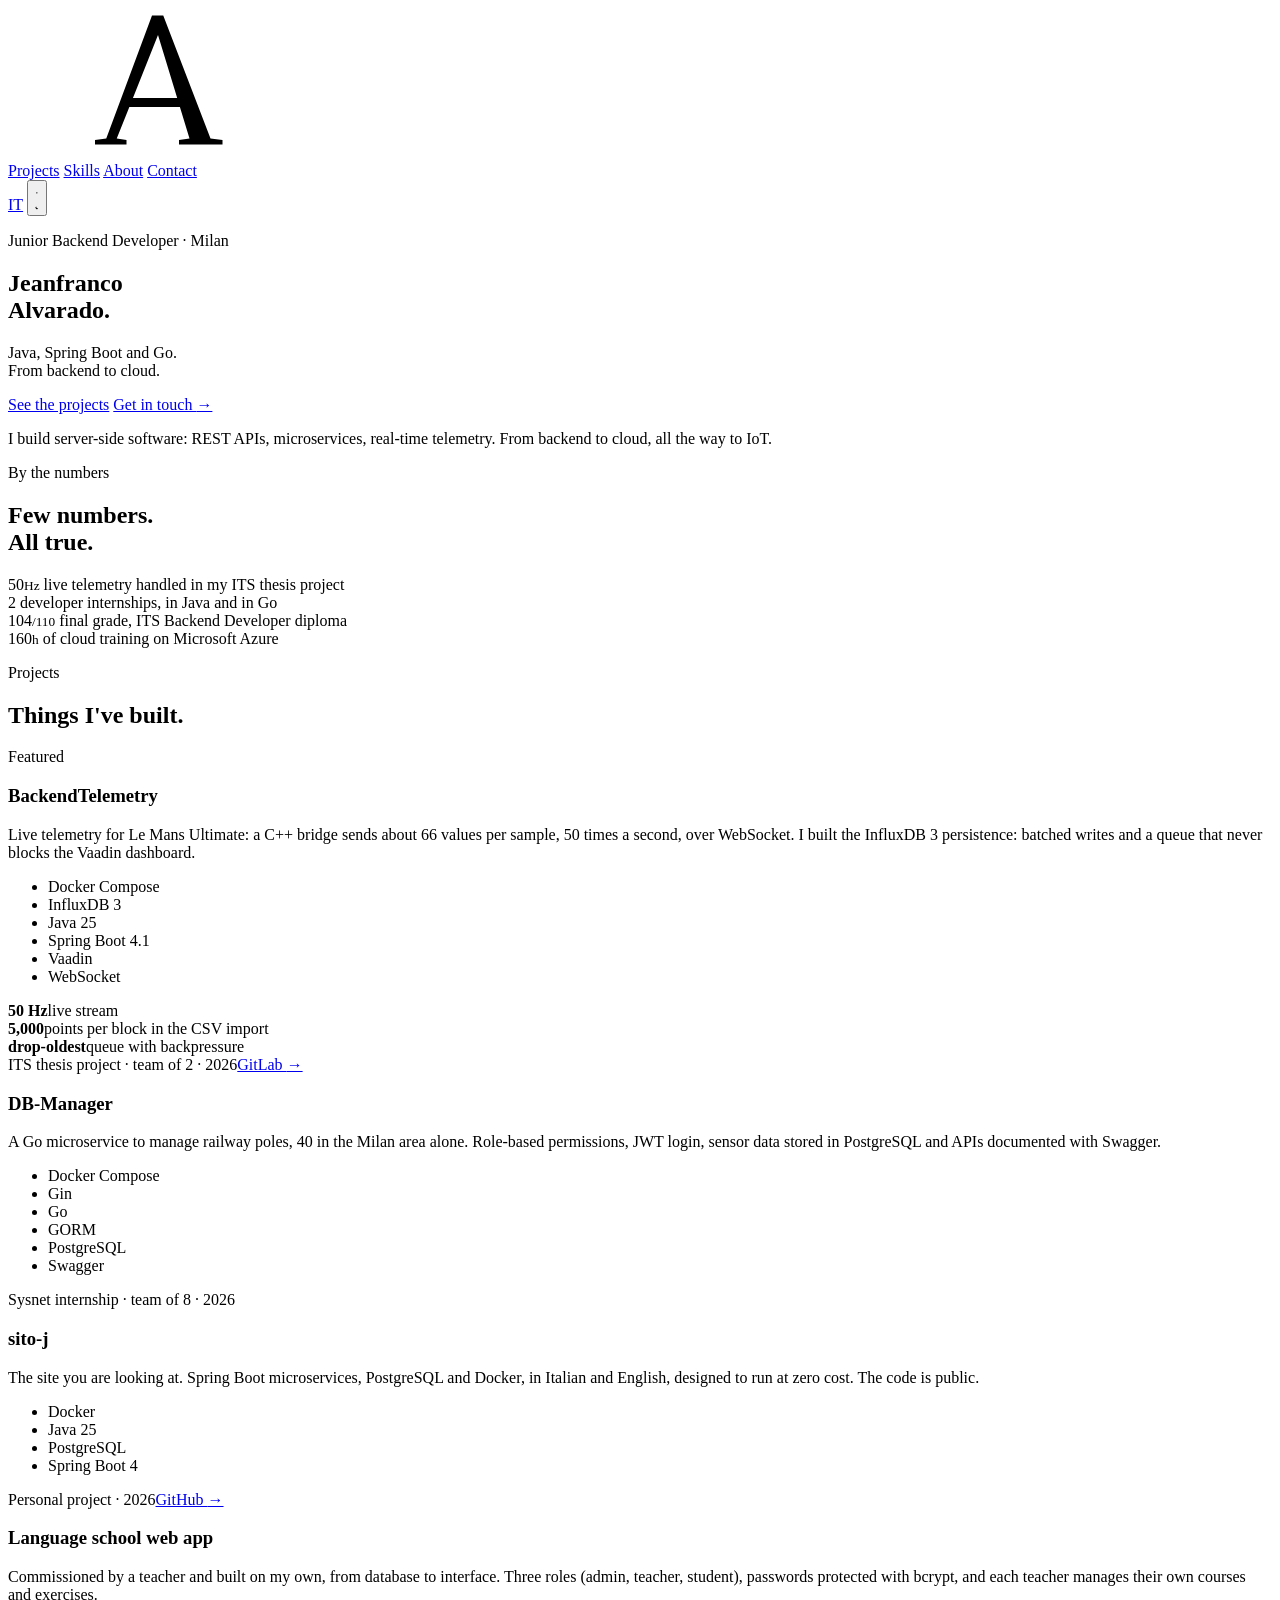
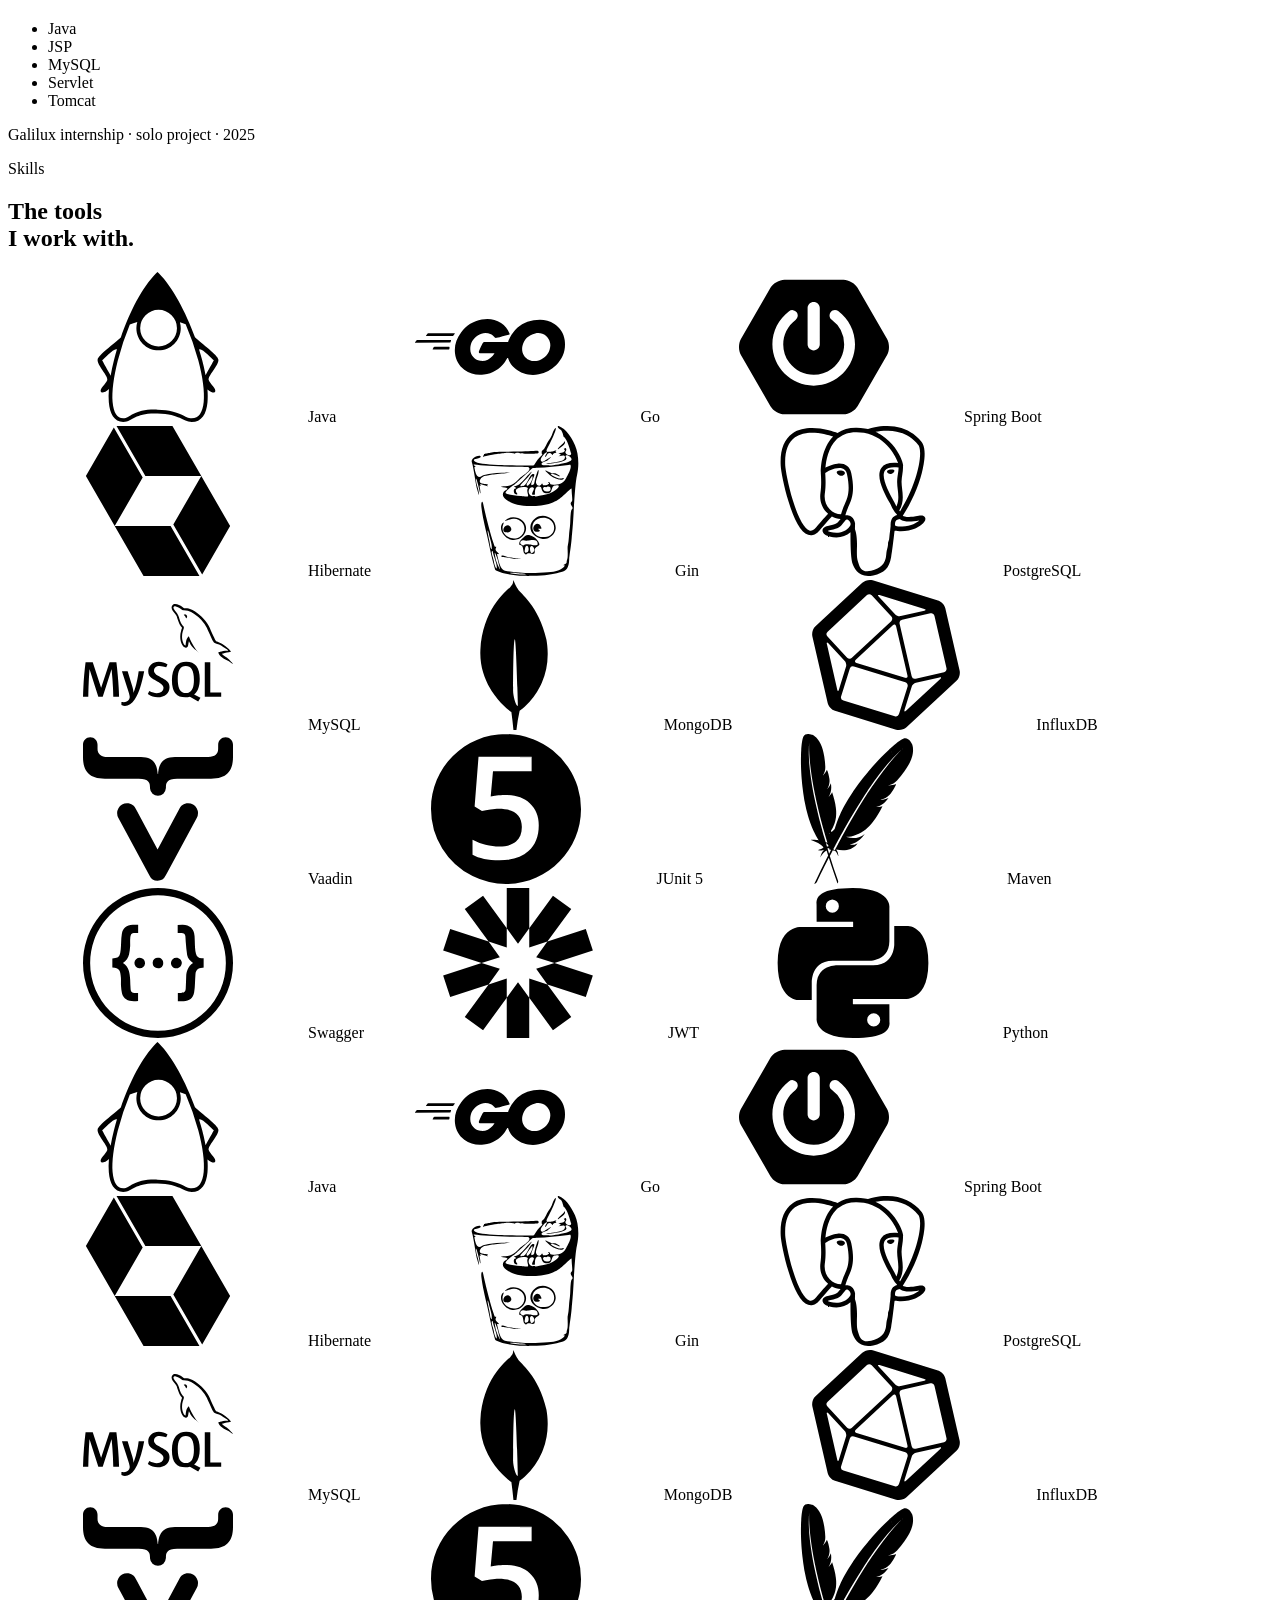
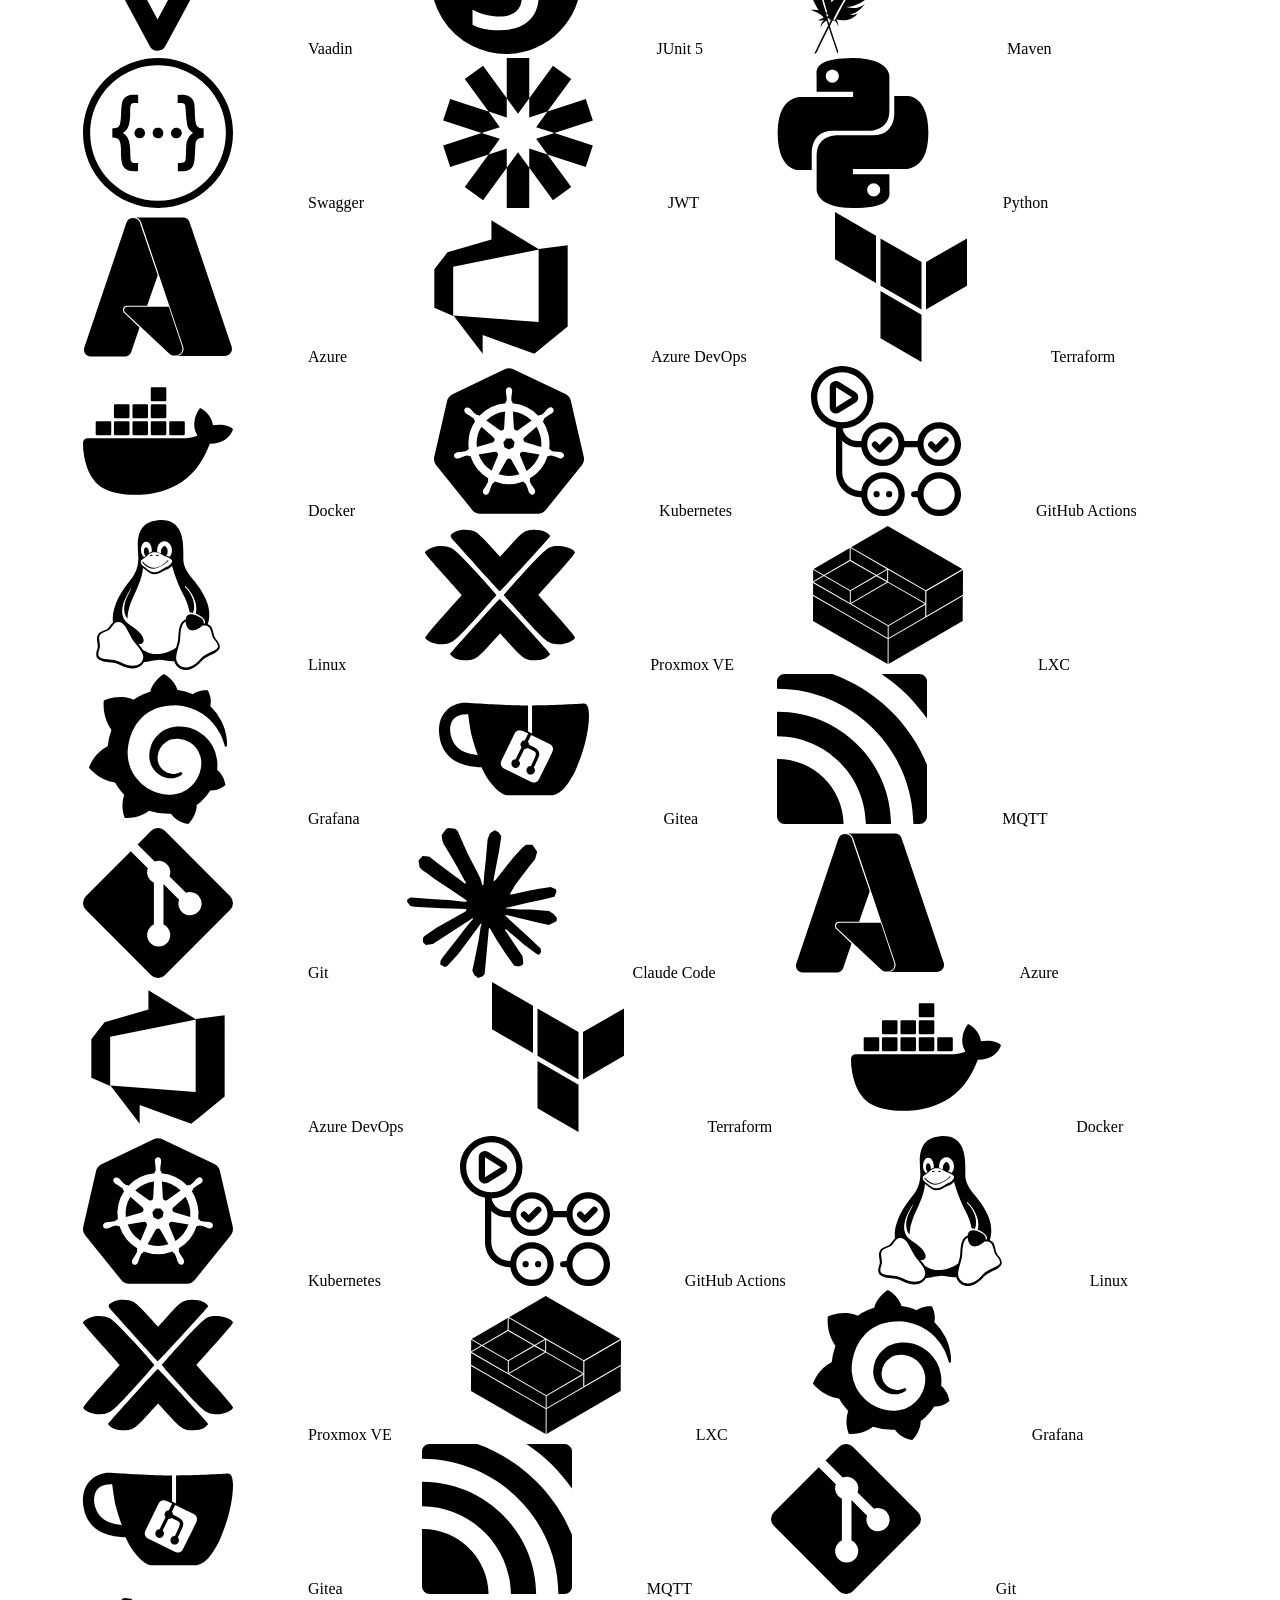
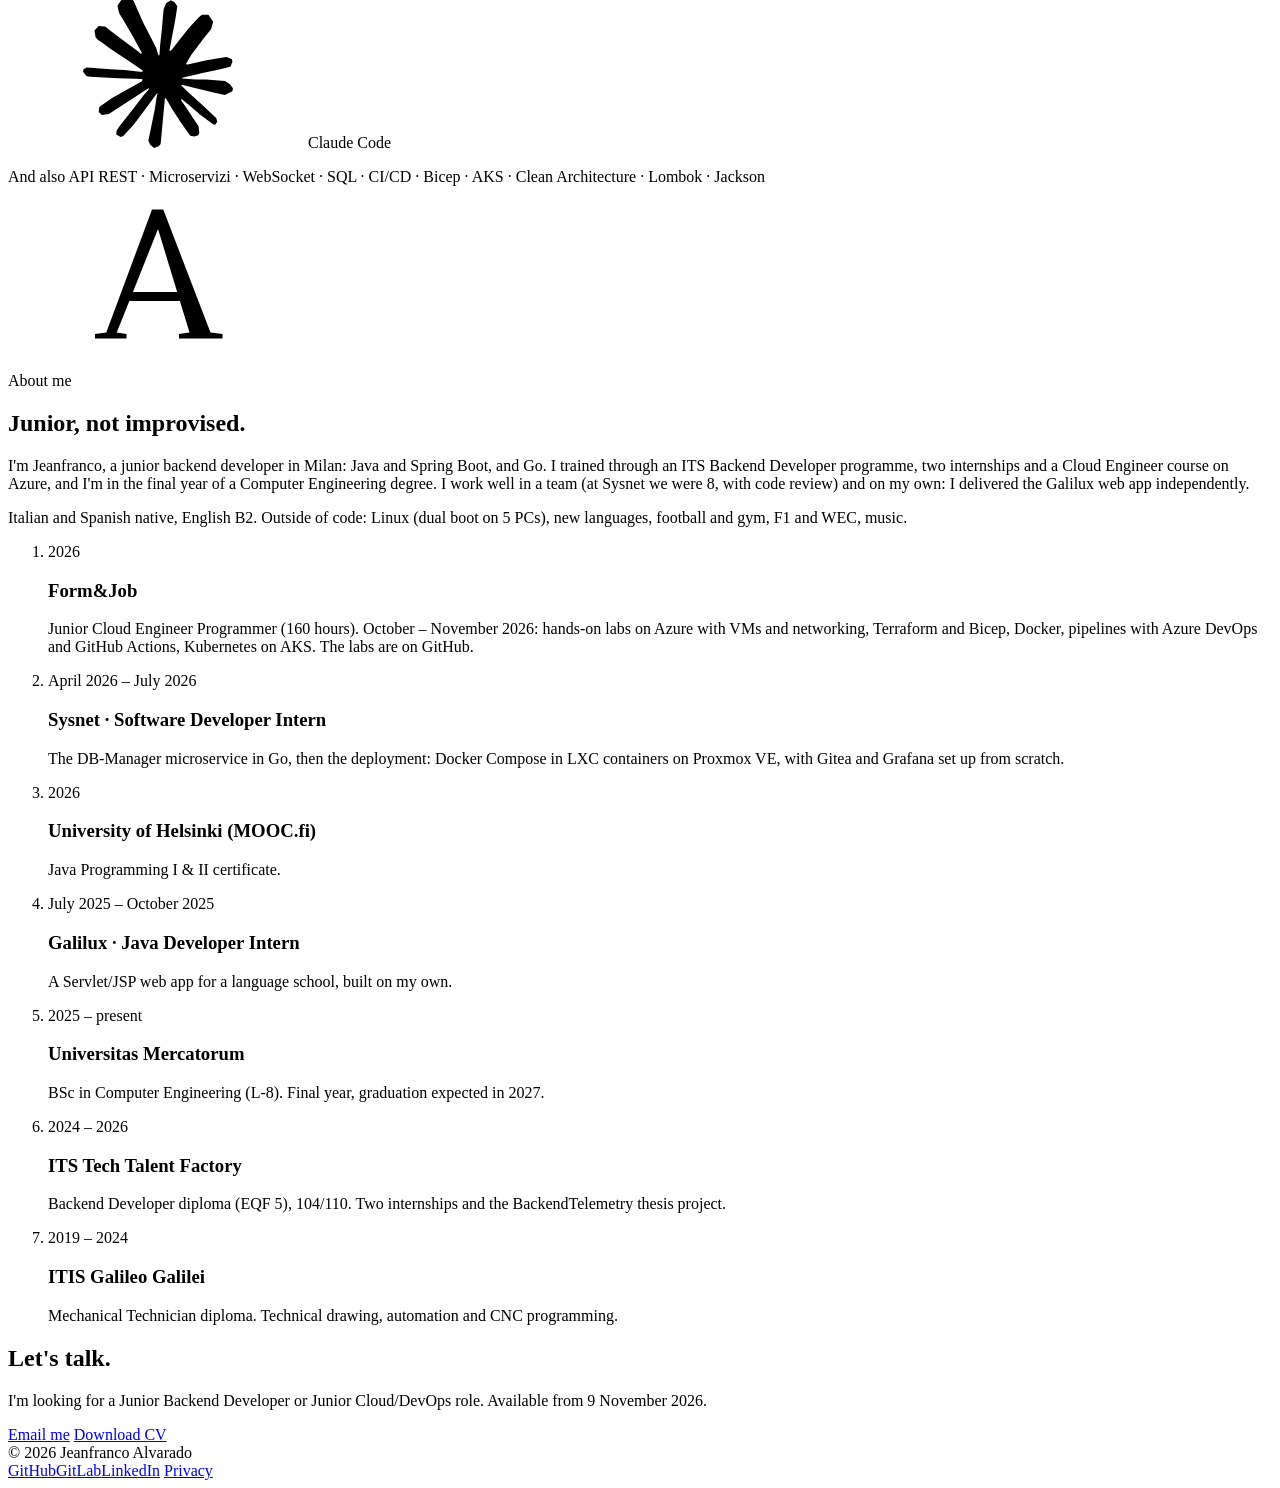
==== en/index.html @ 2a4a36a0 "Pubblica la copia statica del sito (a05487d)" ====
<!DOCTYPE html>
<html lang="en" data-theme="dark">
<head>
    <meta charset="UTF-8">
    <meta name="viewport" content="width=device-width, initial-scale=1">
    
    <title>Jeanfranco Alvarado — Junior Backend Developer</title>
    <meta name="description" content="Jeanfranco Alvarado, junior backend developer in Milan: Java, Spring Boot and Go, from backend to cloud.">
    <link rel="canonical" href="https://jesusalvarado2005.github.io/sito-j/en">
    <link rel="alternate" href="https://jesusalvarado2005.github.io/sito-j/en" hreflang="en">
    <link rel="alternate" href="https://jesusalvarado2005.github.io/sito-j/it" hreflang="it">
    <link rel="alternate" hreflang="x-default" href="https://jesusalvarado2005.github.io/sito-j/en">
    <meta property="og:type" content="website">
    <meta property="og:title" content="Jeanfranco Alvarado — Junior Backend Developer">
    <meta property="og:description" content="Jeanfranco Alvarado, junior backend developer in Milan: Java, Spring Boot and Go, from backend to cloud.">
    <meta property="og:url" content="https://jesusalvarado2005.github.io/sito-j/en">
    <meta property="og:locale" content="en_US">
    <meta name="twitter:card" content="summary">
    <meta name="twitter:title" content="Jeanfranco Alvarado — Junior Backend Developer">
    <meta name="twitter:description" content="Jeanfranco Alvarado, junior backend developer in Milan: Java, Spring Boot and Go, from backend to cloud.">

    <!-- Tema applicato PRIMA del rendering (script volutamente sincrono e minuscolo) -->
    <script src="/sito-j/js/theme.js"></script>
    <link rel="preload" href="/sito-j/fonts/inter-latin-700.woff2" as="font" type="font/woff2" crossorigin>
    <link rel="icon" href="/sito-j/logo.svg" type="image/svg+xml">
    <link rel="stylesheet" href="/sito-j/css/site.css">
    <script type="application/ld+json">{"@context":"https://schema.org","@type":"Person","name":"Jeanfranco Alvarado","url":"https://jesusalvarado2005.github.io/sito-j/en","description":"Jeanfranco Alvarado, junior backend developer in Milan: Java, Spring Boot and Go, from backend to cloud.","jobTitle":"Junior Backend Developer · Milan","address":{"@type":"PostalAddress","addressLocality":"Milano"},"sameAs":["https://github.com/JesusAlvarado2005","https://gitlab.com/JesusAlvarado2005","https://www.linkedin.com/in/jeanfranco-alvarado-800a02344"]}</script>
</head>
<body>

<svg width="0" height="0" style="position:absolute" aria-hidden="true">
    <defs>
        <linearGradient id="goldGrad" x1="0" y1="0" x2="1" y2="1">
            <stop offset="0" style="stop-color: var(--grad-a)"/>
            <stop offset=".5" style="stop-color: var(--grad-b)"/>
            <stop offset=".62" style="stop-color: var(--grad-c)"/>
            <stop offset="1" style="stop-color: var(--grad-b)"/>
        </linearGradient>
        <symbol id="logoA" viewBox="0 0 100 100">
            <path fill="url(#goldGrad)" fill-rule="evenodd" d="M46 5 L53.5 5 L85 87 L93 88 L93 91 L64 91 L64 88 L71 87 L64.6 66 L30.9 66 L22.5 87 L29 88 L29 91 L8 91 L8 88 L15.5 87 Z M50 18 L62.8 60 L33.3 60 Z"/>
        </symbol>
        <!-- Loghi tecnologie: Simple Icons (CC0) e Devicon (MIT), monocromatici -->
        <symbol id="i-openjdk" viewBox="0 0 24 24"><path d="M11.915 0 11.7.215C9.515 2.4 7.47 6.39 6.046 10.483c-1.064 1.024-3.633 2.81-3.711 3.551-.093.87 1.746 2.611 1.55 3.235-.198.625-1.304 1.408-1.014 1.939.1.188.823.011 1.277-.491a13.389 13.389 0 0 0-.017 2.14c.076.906.27 1.668.643 2.232.372.563.956.911 1.667.911.397 0 .727-.114 1.024-.264.298-.149.571-.33.91-.5.68-.34 1.634-.666 3.53-.604 1.903.062 2.872.39 3.559.704.687.314 1.15.664 1.925.664.767 0 1.395-.336 1.807-.9.412-.563.631-1.33.72-2.24.06-.623.055-1.32 0-2.066.454.45 1.117.604 1.213.424.29-.53-.816-1.314-1.013-1.937-.198-.624 1.642-2.366 1.549-3.236-.08-.748-2.707-2.568-3.748-3.586C16.428 6.374 14.308 2.394 12.13.215zm.175 6.038a2.95 2.95 0 0 1 2.943 2.942 2.95 2.95 0 0 1-2.943 2.943A2.95 2.95 0 0 1 9.148 8.98a2.95 2.95 0 0 1 2.942-2.942zM8.685 7.983a3.515 3.515 0 0 0-.145.997c0 1.951 1.6 3.55 3.55 3.55 1.95 0 3.55-1.598 3.55-3.55 0-.329-.046-.648-.132-.951.334.095.64.208.915.336a42.699 42.699 0 0 1 2.042 5.829c.678 2.545 1.01 4.92.846 6.607-.082.844-.29 1.51-.606 1.94-.315.431-.713.651-1.315.651-.593 0-.932-.27-1.673-.61-.741-.338-1.825-.694-3.792-.758-1.974-.064-3.073.293-3.821.669-.375.188-.659.373-.911.5s-.466.2-.752.2c-.53 0-.876-.209-1.16-.64-.285-.43-.474-1.101-.545-1.948-.141-1.693.176-4.069.823-6.614a43.155 43.155 0 0 1 1.934-5.783c.348-.167.749-.31 1.192-.425zm-3.382 4.362a.216.216 0 0 1 .13.031c-.166.56-.323 1.116-.463 1.665a33.849 33.849 0 0 0-.547 2.555 3.9 3.9 0 0 0-.2-.39c-.58-1.012-.914-1.642-1.16-2.08.315-.24 1.679-1.755 2.24-1.781zm13.394.01c.562.027 1.926 1.543 2.24 1.783-.246.438-.58 1.068-1.16 2.08a4.428 4.428 0 0 0-.163.309 32.354 32.354 0 0 0-.562-2.49 40.579 40.579 0 0 0-.482-1.652.216.216 0 0 1 .127-.03z"/></symbol>
        <symbol id="i-go" viewBox="0 0 24 24"><path d="M1.811 10.231c-.047 0-.058-.023-.035-.059l.246-.315c.023-.035.081-.058.128-.058h4.172c.046 0 .058.035.035.07l-.199.303c-.023.036-.082.07-.117.07zM.047 11.306c-.047 0-.059-.023-.035-.058l.245-.316c.023-.035.082-.058.129-.058h5.328c.047 0 .07.035.058.07l-.093.28c-.012.047-.058.07-.105.07zm2.828 1.075c-.047 0-.059-.035-.035-.07l.163-.292c.023-.035.07-.07.117-.07h2.337c.047 0 .07.035.07.082l-.023.28c0 .047-.047.082-.082.082zm12.129-2.36c-.736.187-1.239.327-1.963.514-.176.046-.187.058-.34-.117-.174-.199-.303-.327-.548-.444-.737-.362-1.45-.257-2.115.175-.795.514-1.204 1.274-1.192 2.22.011.935.654 1.706 1.577 1.835.795.105 1.46-.175 1.987-.77.105-.13.198-.27.315-.434H10.47c-.245 0-.304-.152-.222-.35.152-.362.432-.97.596-1.274a.315.315 0 01.292-.187h4.253c-.023.316-.023.631-.07.947a4.983 4.983 0 01-.958 2.29c-.841 1.11-1.94 1.8-3.33 1.986-1.145.152-2.209-.07-3.143-.77-.865-.655-1.356-1.52-1.484-2.595-.152-1.274.222-2.419.993-3.424.83-1.086 1.928-1.776 3.272-2.02 1.098-.2 2.15-.07 3.096.571.62.41 1.063.97 1.356 1.648.07.105.023.164-.117.2m3.868 6.461c-1.064-.024-2.034-.328-2.852-1.029a3.665 3.665 0 01-1.262-2.255c-.21-1.32.152-2.489.947-3.529.853-1.122 1.881-1.706 3.272-1.95 1.192-.21 2.314-.095 3.33.595.923.63 1.496 1.484 1.648 2.605.198 1.578-.257 2.863-1.344 3.962-.771.783-1.718 1.273-2.805 1.495-.315.06-.63.07-.934.106zm2.78-4.72c-.011-.153-.011-.27-.034-.387-.21-1.157-1.274-1.81-2.384-1.554-1.087.245-1.788.935-2.045 2.033-.21.912.234 1.835 1.075 2.21.643.28 1.285.244 1.905-.07.923-.48 1.425-1.228 1.484-2.233z"/></symbol>
        <symbol id="i-springboot" viewBox="0 0 24 24"><path d="m23.693 10.7058-4.73-8.1844c-.4094-.7106-1.4166-1.2942-2.2402-1.2942H7.2725c-.819 0-1.8308.5836-2.2402 1.2942L.307 10.7058c-.4095.7106-.4095 1.873 0 2.5837l4.7252 8.189c.4094.7107 1.4166 1.2943 2.2402 1.2943h9.455c.819 0 1.826-.5836 2.2402-1.2942l4.7252-8.189c.4095-.7107.4095-1.8732 0-2.5838zM10.9763 5.7547c0-.5365.4377-.9742.9742-.9742s.9742.4377.9742.9742v5.8217c0 .5366-.4377.9742-.9742.9742s-.9742-.4376-.9742-.9742zm.9742 12.4294c-3.6427 0-6.6077-2.965-6.6077-6.6077.0047-2.0896.993-4.0521 2.6685-5.304a.8657.8657 0 0 1 1.2142.1788.8657.8657 0 0 1-.1788 1.2143c-2.1602 1.6048-2.612 4.6592-1.0072 6.8194 1.6049 2.1603 4.6593 2.612 6.8195 1.0072 1.2378-.9177 1.9673-2.372 1.9673-3.9157a4.8972 4.8972 0 0 0-1.9861-3.925c-.386-.2824-.466-.8284-.1836-1.2143.2824-.386.8283-.466 1.2143-.1835 1.6895 1.2471 2.6826 3.2238 2.6873 5.3228 0 3.6474-2.965 6.6077-6.6077 6.6077z"/></symbol>
        <symbol id="i-hibernate" viewBox="0 0 24 24"><path d="M5.365 0L9.98 7.994h8.95L14.31 0H5.366zm-.431.248L.46 7.994l4.613 8.008L9.55 8.24 4.934.248zm13.992 7.75l-4.475 7.76 4.617 7.992 4.471-7.744-4.613-8.008zm-4.905 8.006l-8.95.002L9.688 24h8.946l-4.615-7.994.001-.002Z"/></symbol>
        <symbol id="i-gin" viewBox="0 0 24 24"><path d="M11.836 23.977c-2.0587-.1046-3.3698-.3594-4.468-.8684-.131-.0606-.1153-.0272-.278-.596-.2755-.9627-.5534-2.128-.7848-3.29-.135-.678-.1535-.7614-.4716-2.1176-.5104-2.1762-.6402-2.831-.804-4.0557-.1064-.7962.1223-1.3156.2754-.6255.6026 2.7148 1.124 4.6969 1.6753 6.3684.1901.5764.1752.5525.3347.537.1095-.0105.1097-.0096.0278.1811-.1118.2604-.0573.3991.2913.7409.2612.256.2638.2712.0407.2387-.174-.0254-.1655-.0434-.1023.2138.0295.1199.0809.3448.1141.4997.2644 1.2314.6094 1.8336 1.1121 1.941 1.4684.3139 3.6012.4502 5.4794.3503 2.1817-.116 2.7037-.1989 3.3812-.5368.4582-.2286.8528-.6569.611-.6632-.1781-.0047-.1948-.0464-.0437-.109.329-.1365.468-.2818.4411-.4612-.008-.0535.0021-.1094.0422-.2318.1232-.3762.1439-.6822.1123-1.664-.0146-.4543-.0136-.487.021-.6574.0912-.449.132-.7886.199-1.6564.0474-.6126.0627-.766.1118-1.1186.0491-.3532.0648-.5537.0929-1.1868.0549-1.2385.116-1.7317.2287-1.8443.1884-.1885.1874-.289-.006-.5633-.2205-.3129-.2198-.4765.003-.711.1085-.1142.1132-.242.0391-1.0652-.019-.2114-.0394-.5284-.0452-.7045-.0073-.217-.0169-.3202-.0297-.3202-.041 0-.306.2264-.8894.76-.6635.6068-.8368.75-1.2089.9984-.7674.5123-1.5042.7633-2.7787.9462-1.2864.1847-2.8008.1411-3.7922-.1092-.6681-.1686-1.055-.3507-1.8085-.8512-.7058-.4688-.6674-1.2277.079-1.5624.3362-.1507.076-.3149-.5986-.3778-.5074-.0474-.2495-.1461.3996-.153.7887-.0083 1.349-.2884 2.0736-1.0363.3034-.3131.374-.3746.7782-.677.6428-.4808.8696-.6895.972-.8947.0776-.155.0733-.3082-.0094-.3397-.0271-.0103-.0404-.029-.0404-.0566 0-.0517.1571-.0442-2.5615-.122-2.8682-.0822-5.0395-.2118-6.1476-.367-.2164-.0304-.1133.1615.1509.2806.0836.0377.0914.0714.0198.0852-.1952.0377-.1844.01-.1284.3283.2173 1.235.5548 1.5418 1.2152 1.1047.1309-.0866.1765-.1027.4961-.1753.7-.1589 1.4556-.2464 2.5838-.2993 1.1633-.0545 1.2892-.0588 1.3032-.0448.0305.0304-.5599.1101-1.5935.215-1.07.1086-1.4287.1577-1.926.2638-.1342.0286-.2802.0521-.3245.0522-.2895.0008-.7114.2931-.8644.5988-.1926.3851-.0152.6153.5107.6627.1761.0159.6063.0923.6826.1213.0658.025.0525.0663-.0337.1044-.0932.0413-.093.039-.0085.0922.1688.1066.0969.0998-.37-.0351-.7785-.225-.9368-.2379-.723-.0588.1015.085.0972.1096-.0132.076-.1712-.0519-.1676-.0865-.0636.6052.1332.8858.031.8419-.1545-.0665-.2554-1.25-.6686-2.3144-.484-1.2466.04.2318.0853.4146.2197.888.1811.638.2872 1.2493.2237 1.2885-.0297.0184-.1904-.4844-.3028-.947-.124-.5102-.1767-.8005-.4328-2.3821-.1298-.802-.2425-1.3464-.378-1.8265-.0773-.2736-.0497-.403.128-.6008.3644-.4052 1.2746-.6528 1.2746-.3466 0 .147-.187.2458-.6436.3402-.5204.1076-.5632.1751-.2897.4578.2486.2569 1.8142.4808 3.7254.5327.3663.01.9119.0259 1.2124.0354 2.1339.0674 4.3877.0663 4.5184-.0022.015-.0079.0837-.105.1527-.2158.2825-.454.552-.795.9445-1.1954.2782-.2838.2865-.2942.2417-.3055-.132-.033-.1427-.5621-.0127-.6282.2383-.121.3542-.2918.7283-1.0725.198-.4133.3093-.5955.4777-.7825.1457-.1618.2569-.385.421-.8452.1614-.4524.2639-.6635.3799-.7823.223-.2285.2324-.103.0363.4903-.162.49-.7111 1.686-1.1268 2.4542-.355.656-.307.8451.1881.7427.0883-.0182.1706-.024.2462-.017.1306.0119.2723-.0174.6213-.1284.2892-.092.3264-.0769.201.0818-.0891.1128-.0887.1142.053.1799.1405.065.1301.0783-.0611.0783-.265 0-.4498.1059-.4766.2732-.0118.074-.0118.074-.1226-.0473-.3058-.335-.6452-.2808-.851.136-.072.1458-.1856.2528-.2684.2528-.0513 0-.0393-.0339.082-.232.293-.4784.2985-.5618.028-.4245-.308.1563-.7837.8261-.803 1.1308-.017.2655.2956.4083.5327.2434.9017-.627 1.348-.8748.9794-.5438-.0765.0687-.159.148-.1832.1762-.1744.2028-.3106.2933-.5656.3757-.8493.2745-.8493.6558 0 .6355.2265-.0055.4225-.0022.4774.0079.412.0756 2.2334-.2378 3.1616-.544.5878-.1938.6844-.4293.3229-.7867-.4647-.4592-.959-.3684-.6466.1189.1936.302-.3882.6232-1.3705.7565-.4425.06-.6113.0898-.7738.1363-.1108.0318-.4379.0719-.704.0863-.3523.019-.4642-.0274-.1925-.08.4158-.0804.5822-.105 1.0783-.1598 1.3303-.1468 1.7592-.3548 1.7627-.8548.0019-.2777-.2227-.3198-.8506-.1598-.201.0513-.2093.0324-.0248-.0564.2821-.1358.2599-.2519-.0717-.374-.1107-.0408-.1107-.0408.0516-.0538.7422-.0595 1.1048-.3546.7593-.6182-.0677-.0516-.0657-.0685.01-.0837.029-.0058.086-.0344.1266-.0635.1634-.1174.2997.246.1556.4144-.198.2313-.0359.5312.357.6602.403.1323.5887-.0506.4222-.4158-.03-.0657-.089-.2578-.131-.4269-.2398-.9631-.7595-2.0407-.9843-2.0407-.0216 0-.036-.0196-.0475-.064-.2147-.8343-.2878-.9893-.5348-1.1333-.4195-.2445-.551-.6687-.1636-.5275.8873.3236 1.8223 1.4494 2.5325 3.0495.5654 1.274.6932 3.168.3239 4.8039-.203.8994-.363 2.6656-.5462 6.0301-.0749 1.3745-.1492 2.3884-.2385 3.2532-.0223.216-.0453.4696-.051.5635-.0438.708-.2035 2.0275-.3607 2.98-.033.1995-.0473.3696-.0585.6915-.0422 1.2204-.4315 1.8227-1.2581 1.9468a2.7189 2.7189 0 0 0-.325.075c-1.0801.3317-2.166.471-4.3425.557-.728.0288-.7087.0288-1.3064-.0016zm.2615-.2356c.0474-.0474-.2411-.0896-.8847-.1297-.1644-.0102-.3527-.026-.4184-.0352-.4177-.058-1.1698-.1029-1.1698-.0699 0 .1276 2.3564.3514 2.473.2348zm-4.0952-.8634c0-.0406-.3364-1.3698-.4044-1.5977-.1252-.42-.3766-1.0159-.4231-1.003-.0697.0192.0988.9043.2754 1.447.1744.5358.5521 1.3252.5521 1.1537zm-.5246-.1305c.0433-.2745-.0418-.6732-.3351-1.5704-.176-.5382-.2341-.7414-.276-.9641-.0441-.2356-.0402-.2248-.0799-.2188-.1655.0246-.151.285.054.9752.1484.4996.1654.5673.1879.7506.064.5203.4057 1.3021.449 1.0275zm-.7904-3.2816c-.0001-.3436-.0485-.6234-.2044-1.1826-.1744-.6253-.2435-.896-.2825-1.1058-.0745-.4017-.2292-.621-.1807-.2564.026.1948.215 1.1792.2665 1.3878.0233.094.0618.3268.0857.5174.0662.5282.1018.6734.197.8049.0977.1347.1185.1055.1184-.1653zm5.7823-8.2201c.047-.0521.0384-.1659-.0348-.4592-.1-.3999-.0996-.5862.0013-.7401.1707-.2607-.8164-.3768-1.398-.1645-.53.1934-.648.5174-.3192.877.1613.1766-.0747.272-.2973.1203-.3041-.2074-.2766-.8612.0363-.8612.0362 0 .106-.073.106-.111 0-.0561-.0674-.1035-.211-.148-.1984-.0617-.1974-.0741.0085-.108.4832-.0793.939-.4219 1.6589-1.2467.935-1.0714 1.3075-1.3927.8116-.7002-.2504.3497-.4599.592-.8783 1.016-.7501.7603-.8434.9222-.5313.9222.472 0 .6826-.1937 1.1142-1.0246.4076-.7848.6084-.9866.8963-.901.1217.0362.121.0386-.2186.8754-.314.7736-.2997.986.0543.8106.1767-.0875.17-.0762.2403-.4093.173-.8206.5299-1.9468.617-1.9468.1153 0 .0463.5054-.1424 1.0417-.2842.8081-.298 1.0686-.0684 1.2959.2501.2476.5305.202.7474-.1216.0793-.1184.1145-.1023.1763.0809.046.1363.0536.1408.244.1434.2617.0037.6195-.091.6392-.169.0064-.0254.0206-.0402.035-.0364.1408.0369.1388-.1065-.0025-.1673-.0918-.0395-.0998-.0645-.032-.0992.1499-.0764.3061.038.3061.2243 0 .0784.0186.0885.205.11 1.2175.1412 1.9496-.176 2.364-1.024.0706-.1445.205-.4086.299-.587.3348-.6367.4726-1.1026.4121-1.3938-.0352-.1699-.0169-.164-.3792-.12-1.8582.2256-3.5292.3794-4.933.454-.2677.0141-.5553.0298-.639.0348-.1525.009-.1525.009-.4526.3035-.4846.4754-.9042.8606-1.7005 1.5606-.2254.1982-.4329.3853-.461.4158-.0804.0868-.3442.2954-.7344.5806-.815.5957-1.2381 1.0543-1.0973 1.189.1613.1545 1.371.3751 2.378.4339.1692.0099.4035.029.521.0426.3097.036.319.0367.4797.0397.1296.0024.1506-.0015.1793-.0333zm4.9335-2.6883c-.6352-.103-1.2474-.4616-1.8828-1.103-.419-.4228-.3704-.4557.2256-.1524.4367.2222.5944.2777.7778.2734.0704-.0017.1626-.0037.2049-.0045.1903-.0038.9252.4017.8551.4718-.024.024-.159-.0192-.4196-.1342-.8347-.3685-1.3685-.3711-.8026-.0041.5953.3862 1.2494.571 1.64.4632.146-.0402.186-.0393.1923.0044.0242.1694-.3493.257-.7907.1854zm-3.5168 2.6903c.0746-.0187.3623-.0728.6394-.1204 1.31-.2247 1.6092-.3389 2.4225-.9243.552-.3972.6191-.7887.1254-.731-.5517.0644-.6125.1133-.7745.6229-.1885.5932-.272.665-.7748.6656-.5271.0006-.7398-.181-.889-.7596-.0528-.2045-.067-.2222-.2166-.2715-.5559-.1833-.8321.1858-.8322 1.112 0 .1586-.0097.1672-.1927.1722-.2981.0081-.3303-.091-.1542-.4747.2334-.509.2423-.6089.0614-.6855-.392-.1659-.7831.2546-.7091.7622.0663.4551.3933.6953.8023.5892.116-.0301.116-.0301.2182.0226.123.0634.1069.0622.274.0203zm1.822-.7768c.2327-.0208.3877-.1848.3877-.4102 0-.3258-.2825-.4682-.6292-.317-.1015.0442-.1223.0476-.2064.034-.3571-.0575-.5023.2388-.2548.52.1594.1812.2799.2108.7026.1732zm-3.2106-.9502c.373-.1904.8327-1.1638.6843-1.4494-.0437-.0844-.0598-.0769-.158.0736-.048.0734-.1677.2402-.266.3708-.458.6076-.5777.8672-.4559.989.0617.0617.0998.0648.1956.016zM10.302 21.2613c-.1018-.013-.4553-.0772-.7855-.1426-.6434-.1273-.9326-.1714-1.1234-.1714-.1763 0-.2162-.0341-.1669-.1425.0536-.1175.2172-.105.7572.0579.3561.1074.6022.167.7437.1803.061.0057.1494.021.1964.0338.1346.037 1.2056.1779 1.3516.1779.0044 0 .0033.0077-.0025.017-.0158.0257-.751.0177-.9706-.0104zm1.7587-.7484c-.2231-.1093-.2921-.2537-.3514-.7354-.0621-.5045-.1591-.66-.4529-.7263a4.0909 4.0909 0 0 1-.1152-.0274c-.0404-.011-.0716-.173-.0565-.2939.034-.2724.2048-.4916.7172-.9203.1127-.0943.2348-.2026.2713-.2405.3605-.3747 1.5306.1053 1.9894.816.3258.5047.322.6185-.028.8492-.4315.2844-.4933.3657-.4846.6372.003.0892.0065.2044.008.2561.0095.3235-.1771.4074-.6452.29-.3964-.0994-.5232-.0838-.6829.0842-.0597.0628-.0632.063-.1692.0111zm1.1381-.2254c.31-.1586.3749-.5512.1474-.892-.244-.3652-.5598-.2393-.5485.2187.0139.5637.1544.7995.4011.6733zm-.8657-.0823c.245-.1105.326-.537.1665-.8751-.1556-.3297-.4463-.1355-.5016.335a3.7214 3.7214 0 0 1-.033.2215c-.0671.345.062.4567.3681.3186zm-.5397-1.1367c.2714-.1816.542-.19 1.3747-.043.4775.0845.8627.0285.8621-.1253-.0023-.5725-.3483-.7422-1.2293-.603-.5545.0876-.7589.0879-1.0083.0016-.2747-.095-.6015.1652-.5532.4404.045.2565.3721.451.554.3293zm-2.0236-.8882c-1.242-.2611-2.0297-1.7477-1.3788-2.6022.1995-.2618.2624-.1704.1232.1789-.5807 1.4577 1.2303 2.8224 2.6353 1.9858 1.027-.6115 1.0144-2.1067-.0221-2.619a3.1056 3.1056 0 0 1-.1964-.1114c-.4015-.247-.8534-.2309-1.7165.0612-.504.1705-.4886.1706-.3296-.0011.6047-.6532 1.8983-.6335 2.6865.041 1.4324 1.2255.1142 3.4695-1.8016 3.0668zm5.0377-.1125c-1.9591-.3-2.6203-2.1867-1.1535-3.2915 1.3107-.9873 3.3222-.0095 3.2577 1.5836-.0398.9811-1.1207 1.8585-2.1042 1.708zm.4013-.3203c1.5031-.02 2.0059-1.9306.735-2.7936-.7982-.5421-2.0927-.295-2.5552.4876-.542.9171.0474 2.1467 1.1115 2.3185.0282.0045.1473.0043.2647-.0006.1174-.005.3172-.0103.444-.012zm-1.504-.8356c-.4402-.1245-.5095-.6544-.1381-1.0566.3355-.3633.817-.2062 1.0182.3322.0892.2387.058.2748-.2225.2581-.1793-.0106-.2639.0025-.2635.041 0 .0067.0603.0566.134.1109.2197.162.2247.2153.0267.2836-.144.0497-.4316.0657-.5548.0308zm-4.6535.1072c-.4663-.0444-.6306-.2972-.4418-.6793.224-.453.732-.5855 1.0146-.2645.4276.4858.1102 1.0088-.5728.9438zM5.2609 4.894c-.0061-.01.0088-.0465.0331-.0811.0243-.0347.0641-.0913.0885-.1258.0243-.0345.0483-.0939.0534-.132.0058-.043.0197-.0722.037-.0775.0706-.0214.6893-.1486.9498-.1953.6694-.12.851-.132 2.3652-.156 2.81-.0445 3.8851-.08 4.9246-.1626.3576-.0284.3387-.0321.4233.0843.1331.1833.0163.311-.3377.3693-.4252.0699-2.1378.0258-2.5939-.0668-.4837-.0983-.636-.0931-.7755.0264-.0812.0694-.0633.0696-.2775-.0018-.27-.09-.507-.1186-.8766-.106-.3002.0103-.417.0236-1.1357.129-.1925.0283-.4615.0599-.5976.0701-.4723.0356-1.013.1356-1.7562.325-.4978.1267-.507.1285-.5242.1008Zm11.997-1.2081c0-.0854.1102-.209.595-.6678.2691-.2547.4638-.4815.4638-.5401 0-.0556.0477-.0598.0665-.006.1044.2996-.1068.597-.6983.9833a31.133 31.133 0 0 0-.3207.2115c-.0847.0578-.1062.0617-.1062.019z"/></symbol>
        <symbol id="i-postgresql" viewBox="0 0 24 24"><path d="M23.5594 14.7228a.5269.5269 0 0 0-.0563-.1191c-.139-.2632-.4768-.3418-1.0074-.2321-1.6533.3411-2.2935.1312-2.5256-.0191 1.342-2.0482 2.445-4.522 3.0411-6.8297.2714-1.0507.7982-3.5237.1222-4.7316a1.5641 1.5641 0 0 0-.1509-.235C21.6931.9086 19.8007.0248 17.5099.0005c-1.4947-.0158-2.7705.3461-3.1161.4794a9.449 9.449 0 0 0-.5159-.0816 8.044 8.044 0 0 0-1.3114-.1278c-1.1822-.0184-2.2038.2642-3.0498.8406-.8573-.3211-4.7888-1.645-7.2219.0788C.9359 2.1526.3086 3.8733.4302 6.3043c.0409.818.5069 3.334 1.2423 5.7436.4598 1.5065.9387 2.7019 1.4334 3.582.553.9942 1.1259 1.5933 1.7143 1.7895.4474.1491 1.1327.1441 1.8581-.7279.8012-.9635 1.5903-1.8258 1.9446-2.2069.4351.2355.9064.3625 1.39.3772a.0569.0569 0 0 0 .0004.0041 11.0312 11.0312 0 0 0-.2472.3054c-.3389.4302-.4094.5197-1.5002.7443-.3102.064-1.1344.2339-1.1464.8115-.0025.1224.0329.2309.0919.3268.2269.4231.9216.6097 1.015.6331 1.3345.3335 2.5044.092 3.3714-.6787-.017 2.231.0775 4.4174.3454 5.0874.2212.5529.7618 1.9045 2.4692 1.9043.2505 0 .5263-.0291.8296-.0941 1.7819-.3821 2.5557-1.1696 2.855-2.9059.1503-.8707.4016-2.8753.5388-4.1012.0169-.0703.0357-.1207.057-.1362.0007-.0005.0697-.0471.4272.0307a.3673.3673 0 0 0 .0443.0068l.2539.0223.0149.001c.8468.0384 1.9114-.1426 2.5312-.4308.6438-.2988 1.8057-1.0323 1.5951-1.6698zM2.371 11.8765c-.7435-2.4358-1.1779-4.8851-1.2123-5.5719-.1086-2.1714.4171-3.6829 1.5623-4.4927 1.8367-1.2986 4.8398-.5408 6.108-.13-.0032.0032-.0066.0061-.0098.0094-2.0238 2.044-1.9758 5.536-1.9708 5.7495-.0002.0823.0066.1989.0162.3593.0348.5873.0996 1.6804-.0735 2.9184-.1609 1.1504.1937 2.2764.9728 3.0892.0806.0841.1648.1631.2518.2374-.3468.3714-1.1004 1.1926-1.9025 2.1576-.5677.6825-.9597.5517-1.0886.5087-.3919-.1307-.813-.5871-1.2381-1.3223-.4796-.839-.9635-2.0317-1.4155-3.5126zm6.0072 5.0871c-.1711-.0428-.3271-.1132-.4322-.1772.0889-.0394.2374-.0902.4833-.1409 1.2833-.2641 1.4815-.4506 1.9143-1.0002.0992-.126.2116-.2687.3673-.4426a.3549.3549 0 0 0 .0737-.1298c.1708-.1513.2724-.1099.4369-.0417.156.0646.3078.26.3695.4752.0291.1016.0619.2945-.0452.4444-.9043 1.2658-2.2216 1.2494-3.1676 1.0128zm2.094-3.988-.0525.141c-.133.3566-.2567.6881-.3334 1.003-.6674-.0021-1.3168-.2872-1.8105-.8024-.6279-.6551-.9131-1.5664-.7825-2.5004.1828-1.3079.1153-2.4468.079-3.0586-.005-.0857-.0095-.1607-.0122-.2199.2957-.2621 1.6659-.9962 2.6429-.7724.4459.1022.7176.4057.8305.928.5846 2.7038.0774 3.8307-.3302 4.7363-.084.1866-.1633.3629-.2311.5454zm7.3637 4.5725c-.0169.1768-.0358.376-.0618.5959l-.146.4383a.3547.3547 0 0 0-.0182.1077c-.0059.4747-.054.6489-.115.8693-.0634.2292-.1353.4891-.1794 1.0575-.11 1.4143-.8782 2.2267-2.4172 2.5565-1.5155.3251-1.7843-.4968-2.0212-1.2217a6.5824 6.5824 0 0 0-.0769-.2266c-.2154-.5858-.1911-1.4119-.1574-2.5551.0165-.5612-.0249-1.9013-.3302-2.6462.0044-.2932.0106-.5909.019-.8918a.3529.3529 0 0 0-.0153-.1126 1.4927 1.4927 0 0 0-.0439-.208c-.1226-.4283-.4213-.7866-.7797-.9351-.1424-.059-.4038-.1672-.7178-.0869.067-.276.1831-.5875.309-.9249l.0529-.142c.0595-.16.134-.3257.213-.5012.4265-.9476 1.0106-2.2453.3766-5.1772-.2374-1.0981-1.0304-1.6343-2.2324-1.5098-.7207.0746-1.3799.3654-1.7088.5321a5.6716 5.6716 0 0 0-.1958.1041c.0918-1.1064.4386-3.1741 1.7357-4.4823a4.0306 4.0306 0 0 1 .3033-.276.3532.3532 0 0 0 .1447-.0644c.7524-.5706 1.6945-.8506 2.802-.8325.4091.0067.8017.0339 1.1742.081 1.939.3544 3.2439 1.4468 4.0359 2.3827.8143.9623 1.2552 1.9315 1.4312 2.4543-1.3232-.1346-2.2234.1268-2.6797.779-.9926 1.4189.543 4.1729 1.2811 5.4964.1353.2426.2522.4522.2889.5413.2403.5825.5515.9713.7787 1.2552.0696.087.1372.1714.1885.245-.4008.1155-1.1208.3825-1.0552 1.717-.0123.1563-.0423.4469-.0834.8148-.0461.2077-.0702.4603-.0994.7662zm.8905-1.6211c-.0405-.8316.2691-.9185.5967-1.0105a2.8566 2.8566 0 0 0 .135-.0406 1.202 1.202 0 0 0 .1342.103c.5703.3765 1.5823.4213 3.0068.1344-.2016.1769-.5189.3994-.9533.6011-.4098.1903-1.0957.333-1.7473.3636-.7197.0336-1.0859-.0807-1.1721-.151zm.5695-9.2712c-.0059.3508-.0542.6692-.1054 1.0017-.055.3576-.112.7274-.1264 1.1762-.0142.4368.0404.8909.0932 1.3301.1066.887.216 1.8003-.2075 2.7014a3.5272 3.5272 0 0 1-.1876-.3856c-.0527-.1276-.1669-.3326-.3251-.6162-.6156-1.1041-2.0574-3.6896-1.3193-4.7446.3795-.5427 1.3408-.5661 2.1781-.463zm.2284 7.0137a12.3762 12.3762 0 0 0-.0853-.1074l-.0355-.0444c.7262-1.1995.5842-2.3862.4578-3.4385-.0519-.4318-.1009-.8396-.0885-1.2226.0129-.4061.0666-.7543.1185-1.0911.0639-.415.1288-.8443.1109-1.3505.0134-.0531.0188-.1158.0118-.1902-.0457-.4855-.5999-1.938-1.7294-3.253-.6076-.7073-1.4896-1.4972-2.6889-2.0395.5251-.1066 1.2328-.2035 2.0244-.1859 2.0515.0456 3.6746.8135 4.8242 2.2824a.908.908 0 0 1 .0667.1002c.7231 1.3556-.2762 6.2751-2.9867 10.5405zm-8.8166-6.1162c-.025.1794-.3089.4225-.6211.4225a.5821.5821 0 0 1-.0809-.0056c-.1873-.026-.3765-.144-.5059-.3156-.0458-.0605-.1203-.178-.1055-.2844.0055-.0401.0261-.0985.0925-.1488.1182-.0894.3518-.1226.6096-.0867.3163.0441.6426.1938.6113.4186zm7.9305-.4114c.0111.0792-.049.201-.1531.3102-.0683.0717-.212.1961-.4079.2232a.5456.5456 0 0 1-.075.0052c-.2935 0-.5414-.2344-.5607-.3717-.024-.1765.2641-.3106.5611-.352.297-.0414.6111.0088.6356.1851z"/></symbol>
        <symbol id="i-mysql" viewBox="0 0 24 24"><path d="M16.405 5.501c-.115 0-.193.014-.274.033v.013h.014c.054.104.146.18.214.273.054.107.1.214.154.32l.014-.015c.094-.066.14-.172.14-.333-.04-.047-.046-.094-.08-.14-.04-.067-.126-.1-.18-.153zM5.77 18.695h-.927a50.854 50.854 0 00-.27-4.41h-.008l-1.41 4.41H2.45l-1.4-4.41h-.01a72.892 72.892 0 00-.195 4.41H0c.055-1.966.192-3.81.41-5.53h1.15l1.335 4.064h.008l1.347-4.064h1.095c.242 2.015.384 3.86.428 5.53zm4.017-4.08c-.378 2.045-.876 3.533-1.492 4.46-.482.716-1.01 1.073-1.583 1.073-.153 0-.34-.046-.566-.138v-.494c.11.017.24.026.386.026.268 0 .483-.075.647-.222.197-.18.295-.382.295-.605 0-.155-.077-.47-.23-.944L6.23 14.615h.91l.727 2.36c.164.536.233.91.205 1.123.4-1.064.678-2.227.835-3.483zm12.325 4.08h-2.63v-5.53h.885v4.85h1.745zm-3.32.135l-1.016-.5c.09-.076.177-.158.255-.25.433-.506.648-1.258.648-2.253 0-1.83-.718-2.746-2.155-2.746-.704 0-1.254.232-1.65.697-.43.508-.646 1.256-.646 2.245 0 .972.19 1.686.574 2.14.35.41.877.615 1.583.615.264 0 .506-.033.725-.098l1.325.772.36-.622zM15.5 17.588c-.225-.36-.337-.94-.337-1.736 0-1.393.424-2.09 1.27-2.09.443 0 .77.167.977.5.224.362.336.936.336 1.723 0 1.404-.424 2.108-1.27 2.108-.445 0-.77-.167-.978-.5zm-1.658-.425c0 .47-.172.856-.516 1.156-.344.3-.803.45-1.384.45-.543 0-1.064-.172-1.573-.515l.237-.476c.438.22.833.328 1.19.328.332 0 .593-.073.783-.22a.754.754 0 00.3-.615c0-.33-.23-.61-.648-.845-.388-.213-1.163-.657-1.163-.657-.422-.307-.632-.636-.632-1.177 0-.45.157-.81.47-1.085.315-.278.72-.415 1.22-.415.512 0 .98.136 1.4.41l-.213.476a2.726 2.726 0 00-1.064-.23c-.283 0-.502.068-.654.206a.685.685 0 00-.248.524c0 .328.234.61.666.85.393.215 1.187.67 1.187.67.433.305.648.63.648 1.168zm9.382-5.852c-.535-.014-.95.04-1.297.188-.1.04-.26.04-.274.167.055.053.063.14.11.214.08.134.218.313.346.407.14.11.28.216.427.31.26.16.555.255.81.416.145.094.293.213.44.313.073.05.12.14.214.172v-.02c-.046-.06-.06-.147-.105-.214-.067-.067-.134-.127-.2-.193a3.223 3.223 0 00-.695-.675c-.214-.146-.682-.35-.77-.595l-.013-.014c.146-.013.32-.066.46-.106.227-.06.435-.047.67-.106.106-.027.213-.06.32-.094v-.06c-.12-.12-.21-.283-.334-.395a8.867 8.867 0 00-1.104-.823c-.21-.134-.476-.22-.697-.334-.08-.04-.214-.06-.26-.127-.12-.146-.19-.34-.275-.514a17.69 17.69 0 01-.547-1.163c-.12-.262-.193-.523-.34-.763-.69-1.137-1.437-1.826-2.586-2.5-.247-.14-.543-.2-.856-.274-.167-.008-.334-.02-.5-.027-.11-.047-.216-.174-.31-.235-.38-.24-1.364-.76-1.644-.072-.18.434.267.862.422 1.082.115.153.26.328.34.5.047.116.06.235.107.356.106.294.207.622.347.897.073.14.153.287.247.413.054.073.146.107.167.227-.094.136-.1.334-.154.5-.24.757-.146 1.693.194 2.25.107.166.362.534.703.393.3-.12.234-.5.32-.835.02-.08.007-.133.048-.187v.015c.094.188.188.367.274.555.206.328.566.668.867.895.16.12.287.328.487.402v-.02h-.015c-.043-.058-.1-.086-.154-.133a3.445 3.445 0 01-.35-.4 8.76 8.76 0 01-.747-1.218c-.11-.21-.202-.436-.29-.643-.04-.08-.04-.2-.107-.24-.1.146-.247.273-.32.453-.127.288-.14.642-.188 1.01-.027.007-.014 0-.027.014-.214-.052-.287-.274-.367-.46-.2-.475-.233-1.238-.06-1.785.047-.14.247-.582.167-.716-.042-.127-.174-.2-.247-.303a2.478 2.478 0 01-.24-.427c-.16-.374-.24-.788-.414-1.162-.08-.173-.22-.354-.334-.513-.127-.18-.267-.307-.368-.52-.033-.073-.08-.194-.027-.274.014-.054.042-.075.094-.09.088-.072.335.022.422.062.247.1.455.194.662.334.094.066.195.193.315.226h.14c.214.047.455.014.655.073.355.114.675.28.962.46a5.953 5.953 0 012.085 2.286c.08.154.115.295.188.455.14.33.313.663.455.982.14.315.275.636.476.897.1.14.502.213.682.286.133.06.34.115.46.188.23.14.454.3.67.454.11.076.443.243.463.378z"/></symbol>
        <symbol id="i-mongodb" viewBox="0 0 24 24"><path d="M17.193 9.555c-1.264-5.58-4.252-7.414-4.573-8.115-.28-.394-.53-.954-.735-1.44-.036.495-.055.685-.523 1.184-.723.566-4.438 3.682-4.74 10.02-.282 5.912 4.27 9.435 4.888 9.884l.07.05A73.49 73.49 0 0111.91 24h.481c.114-1.032.284-2.056.51-3.07.417-.296.604-.463.85-.693a11.342 11.342 0 003.639-8.464c.01-.814-.103-1.662-.197-2.218zm-5.336 8.195s0-8.291.275-8.29c.213 0 .49 10.695.49 10.695-.381-.045-.765-1.76-.765-2.405z"/></symbol>
        <symbol id="i-influxdb" viewBox="0 0 24 24"><path d="M23.778 14.482l-2.287-9.959c-.13-.545-.624-1.09-1.169-1.248L9.87.051C9.74 0 9.584 0 9.426 0c-.443 0-.909.18-1.222.443L.716 7.412C.3 7.776.092 8.504.222 9.024l2.445 10.662c.13.545.624 1.092 1.169 1.248l9.775 3.015c.13.051.285.051.443.051.443 0 .91-.18 1.223-.443l8.007-7.435c.418-.39.624-1.092.494-1.64zM10.962 2.417l7.175 2.21c.285.08.285.21 0 .286l-3.77.858c-.285.08-.674-.05-.883-.26l-2.626-2.834c-.235-.232-.184-.336.104-.26zm4.47 12.872c.079.286-.105.444-.39.365l-7.748-2.392c-.285-.079-.338-.313-.13-.52l5.93-5.514c.209-.209.443-.13.52.156zM2.667 8.267l6.293-5.85c.21-.209.545-.18.754.025L12.86 5.85c.209.21.18.545-.026.754l-6.293 5.85c-.21.21-.545.181-.754-.025L2.64 9.024a.536.536 0 01.026-.757zm1.536 9.284L2.54 10.244c-.08-.285.05-.34.234-.13L5.4 12.949c.209.209.285.624.209.909L4.462 17.55c-.079.285-.208.285-.26 0zm9.202 4.264l-8.217-2.522a.547.547 0 01-.364-.675l1.378-4.421a.547.547 0 01.675-.365l8.216 2.522c.285.079.443.39.364.675L14.08 21.45a.553.553 0 01-.674.365zm7.279-5.98L15.2 20.93c-.209.209-.31.13-.234-.155l1.144-3.694c.079-.285.39-.573.674-.624l3.77-.858c.288-.076.339.054.13.234zm.598-1.09l-4.523 1.039a.534.534 0 01-.65-.39l-1.922-8.372a.534.534 0 01.39-.65L19.1 5.335a.534.534 0 01.649.39l1.923 8.371c.079.31-.102.596-.39.65Z"/></symbol>
        <symbol id="i-vaadin" viewBox="0 0 24 24"><path d="M1.166.521C.506.521 0 1.055 0 1.715v1.97c0 2.316 1.054 3.473 3.502 3.473h5.43c1.623 0 1.783.685 1.783 1.35 0 .068.004.13.012.193a1.268 1.268 0 0 0 2.531-.004c.007-.062.012-.121.012-.19 0-.664.16-1.349 1.783-1.349h5.43C22.93 7.158 24 6.001 24 3.686V1.715c0-.66-.524-1.194-1.184-1.194-.66 0-1.189.534-1.189 1.194l-.004.685c0 .746-.476 1.27-1.594 1.27h-5.322c-2.422 0-2.608 1.796-2.687 2.748h-.055c-.08-.952-.266-2.748-2.688-2.748H3.955c-1.118 0-1.629-.544-1.629-1.29v-.665c0-.66-.5-1.194-1.16-1.194zm5.875 10.553a1.586 1.586 0 0 0-1.375 2.371c1.657 3.06 3.308 6.13 4.967 9.184a1.415 1.415 0 0 0 2.586.02l.033-.06 4.945-9.142a1.587 1.587 0 0 0-1.377-2.373c-.702 0-1.179.345-1.502 1.082l-3.386 6.313-3.383-6.305c-.326-.745-.805-1.09-1.508-1.09Z"/></symbol>
        <symbol id="i-junit5" viewBox="0 0 24 24"><path d="M11.886 9.769c1.647 0 2.95.436 3.912 1.307.961.872 1.442 2.06 1.442 3.566 0 1.744-.548 3.107-1.643 4.09-1.088.977-2.638 1.465-4.65 1.465-1.826 0-3.26-.294-4.303-.883v-2.38a7.89 7.89 0 002.079.793c.782.186 1.509.28 2.18.28 1.184 0 2.086-.265 2.704-.794.619-.53.928-1.304.928-2.325 0-1.952-1.245-2.929-3.733-2.929-.35 0-.783.038-1.297.112-.514.067-.965.145-1.352.235l-1.174-.693.626-7.98H16.1v2.335H9.919l-.37 4.046c.262-.044.578-.096.95-.156.38-.06.843-.09 1.387-.09zM12 0C5.373 0 0 5.373 0 12a11.998 11.998 0 006.65 10.738v-3.675h.138c.01.004 4.86 2.466 8.021 0 3.163-2.468 1.62-5.785 1.08-6.557-.54-.771-3.317-2.083-5.708-1.851-2.391.231-2.391.308-2.391.308l.617-7.096 7.687-.074V.744A12 12 0 0011.999 0zm4.095.744V3.793l-7.688.074-.617 7.096s0-.077 2.391-.308c2.392-.232 5.169 1.08 5.708 1.851.54.772 2.083 4.089-1.08 6.557-3.16 2.467-8.013.004-8.02 0h-.14v3.675A12 12 0 0012 24c6.628 0 12-5.373 12-12A12.007 12.007 0 0016.35.83c-.085-.03-.17-.059-.255-.086zM6.299 22.556z"/></symbol>
        <symbol id="i-apachemaven" viewBox="0 0 24 24"><path d="M4.237.001c-.312-.013-.665.072-.828.457-.158.374-.283 1.188-.34 2.276l1.223.591c-.02-.737.007-1.43.076-2.066-.026.299-.056.96.006 2.039.019.342.049.725.088 1.15.002.024.002.047.007.069a45.485 45.485 0 0 0 .309 2.412c.057.368.126.752.195 1.16l-.01.01c.014.01.015.018.014.023l.03.16c.03.162.06.328.093.494l.108.553.056.289a61.72 61.72 0 0 0 .457 2.068c.09.382.186.78.287 1.186.098.386.199.783.309 1.193.096.362.199.735.303 1.117.003.018.012.036.015.055a145.826 145.826 0 0 0 .34 1.185l.049.174c.078.261.158.533.242.805a4.2 4.2 0 0 1-.293-.135l-.19-.654c-.02-.077-.042-.148-.062-.225l-.002-.004-.004-.002c-.087-.3-.17-.607-.257-.916-.023-.087-.044-.173-.069-.263l-.314-1.178c-.1-.381-.194-.765-.29-1.154-.094-.39-.185-.78-.277-1.172-.093-.401-.181-.8-.265-1.203-.085-.396-.161-.798-.24-1.193a50.315 50.315 0 0 1-.211-1.17c-.004-.013-.006-.03-.01-.041l.004-.002c-.057-.386-.116-.77-.174-1.15a60.905 60.905 0 0 1-.154-1.204 27.447 27.447 0 0 1-.172-2.41l-1.22-.59c-.004.074-.01.15-.013.23-.012.294-.02.605-.023.93a45.3 45.3 0 0 0 .006 1.157c.009.37.025.755.045 1.148.02.336.042.675.07 1.022l.002.039.006.004c.003.023.007.05.006.076.033.368.064.739.107 1.115a34.493 34.493 0 0 0 .303 2.125c.01.064.024.131.035.195a23.418 23.418 0 0 0 .547 2.32c.07.237.14.464.21.68.063.182.13.365.194.545.155.422.327.832.512 1.232l.006.004a.318.318 0 0 0 .02.05c.225.485.475.95.755 1.395.01.013.02.033.03.047-.455-.183-1.259-.098-1.253-.097.83.288 1.557.64 2.016 1.175-.183.2-.523.352-.953.477.594.064.924-.039 1.045-.092-.31.26-.483.732-.635 1.24.35-.57.696-.949 1.033-1.094.078.258.162.524.244.788A147.532 147.532 0 0 0 5.157 24a.56.56 0 0 0 .43-.312c.13-.282.83-1.775 1.908-3.875.413 1.303.88 2.679 1.386 4.109a.494.494 0 0 0 .076-.465 103.735 103.735 0 0 1-1.308-3.945c.154-.299.316-.612.484-.932.125.04.255.094.389.155.203.186.352.491.482.84a1.515 1.515 0 0 0-.334-1.098c1.335.258 2.547.09 3.287-.81a3.97 3.97 0 0 0 .192-.258c-.325.304-.682.404-1.313.273.996-.281 1.523-.617 2.035-1.22.12-.145.244-.303.371-.48-.943.722-1.927.822-2.9.493l-.045-.018c.914.02 2.203-.474 3.092-1.189.41-.33.796-.73 1.17-1.21.28-.359.55-.76.82-1.216.234-.393.468-.824.7-1.293a2.83 2.83 0 0 1-.74.137l-.144.008c-.048.002-.093 0-.146.002.885-.198 1.5-.74 1.994-1.447-.24.117-.628.262-1.07.297-.058.006-.12.006-.182.006-.013-.002-.028 0-.047-.002.306-.078.574-.178.81-.309a3.363 3.363 0 0 0 .358-.236c.044-.037.088-.07.13-.106.099-.086.193-.18.28-.287.028-.034.056-.063.08-.098.036-.05.073-.098.104-.146a8.388 8.388 0 0 0 .51-.828c.015-.031.032-.057.046-.088.04-.084.08-.16.11-.227.042-.099.074-.179.092-.238a.515.515 0 0 1-.108.051c-.273.112-.727.187-1.086.201-.004 0-.008 0-.013.004h-.067c.72-.214 1.067-.45 1.422-.818a13.883 13.883 0 0 0 1.154-1.428c.264-.37.505-.738.692-1.072a6.5 6.5 0 0 0 .298-.592c.066-.157.122-.305.172-.45-.466.01-.986.011-1.48 0 .495.01 1.015.007 1.484-.005.5-1.485.063-2.262.063-2.262s-.526-1.212-1.4-.851c-.426.175-1.172.73-2.083 1.56l.514 1.45a17.561 17.561 0 0 1 1.703-1.602c-.257.22-.807.726-1.615 1.644-.256.29-.537.624-.844.997-.017.02-.035.038-.047.06a51.435 51.435 0 0 0-1.666 2.187c-.248.34-.498.704-.765 1.088h-.016c.002.02-.004.028-.01.032l-.101.152c-.104.155-.213.31-.318.47l-.352.534c-.061.09-.124.181-.186.277-.184.282-.367.573-.558.873a97.351 97.351 0 0 0-1.428 2.338 96.866 96.866 0 0 0-1.341 2.343c-.012.017-.02.04-.034.057a197.256 197.256 0 0 0-.668 1.223l-.097.181c-.17.318-.346.642-.52.979 0 .004-.005.008-.006.013-.026.048-.05.093-.072.141-.117.222-.218.424-.45.87a1.352 1.352 0 0 0-.233-.182l.345-.65c.047-.089.096-.177.143-.27l.04-.077.546-1.001.13-.233v-.006l-.001-.006c.169-.31.345-.62.52-.94.051-.087.102-.173.153-.265.224-.395.454-.794.684-1.197a91.685 91.685 0 0 1 2.135-3.504c.247-.386.503-.77.754-1.152.092-.138.182-.272.279-.41a72.9 72.9 0 0 1 .48-.701c.007-.012.019-.024.026-.037h.006c.26-.356.517-.713.773-1.065.278-.373.554-.735.83-1.09a31.075 31.075 0 0 1 1.777-2.075l-.515-1.446c-.06.057-.126.116-.192.178a32.37 32.37 0 0 0-.758.729c-.295.294-.597.606-.912.935a46.032 46.032 0 0 0-1.632 1.838l-.03.033.002.008c-.017.02-.033.044-.054.064-.266.323-.538.649-.801.985a39.105 39.105 0 0 0-1.445 1.95c-.043.06-.085.126-.127.186a26.458 26.458 0 0 0-1.403 2.303c-.13.247-.256.485-.37.715-.096.195-.187.395-.278.591-.21.463-.398.93-.566 1.399l.002.006a.36.36 0 0 0-.026.058c-.108.303-.203.608-.29.914-.14.174-.302.325-.483.46a3.505 3.505 0 0 0-.131-.153 5.148 5.148 0 0 0 .824-2.211 6.4 6.4 0 0 0-.016-1.488c-.046-.4-.126-.82-.238-1.274-.097-.393-.217-.81-.363-1.248-.091.185-.22.367-.379.545l-.086.094c-.029.032-.06.06-.092.094.434-.674.486-1.397.358-2.148a2.722 2.722 0 0 1-.49.85c-.033.038-.072.077-.11.116-.01.007-.019.018-.033.028.144-.24.25-.467.318-.698a1.29 1.29 0 0 0 .04-.146 2.85 2.85 0 0 0 .038-.225l.018-.146a2.11 2.11 0 0 0-.002-.354c-.003-.04-.004-.076-.01-.113-.01-.055-.016-.105-.027-.154a7.416 7.416 0 0 0-.193-.84c-.01-.028-.015-.056-.026-.084-.027-.079-.048-.149-.072-.209a2.1 2.1 0 0 0-.09-.209.455.455 0 0 1-.035.1c-.102.24-.34.57-.557.8-.003.003-.007.005-.007.01l-.04.043c.318-.58.39-.946.385-1.398a12.274 12.274 0 0 0-.16-1.615 10.68 10.68 0 0 0-.232-1.104 5.853 5.853 0 0 0-.18-.558 6.337 6.337 0 0 0-.172-.391 26.18 26.18 0 0 0 .002-.004C5.576.341 4.82.124 4.82.124s-.27-.11-.582-.123zm3.38 15.783l.032.082v.002c-.06.033-.116.067-.178.097-.012.004-.024.012-.039.018a2.41 2.41 0 0 0 .186-.2zm-.603 1.626c.13.136.25.242.354.32l.07.227a1.866 1.866 0 0 0-.246.053l-.03-.098c-.024-.084-.048-.17-.076-.257l-.021-.073zm.26.875a2.34 2.34 0 0 1 .271.01l.07.229a.778.778 0 0 1 .247-.004l-.326.627a127.643 127.643 0 0 1-.262-.862z"/></symbol>
        <symbol id="i-swagger" viewBox="0 0 24 24"><path d="M12 0C5.383 0 0 5.383 0 12s5.383 12 12 12c6.616 0 12-5.383 12-12S18.616 0 12 0zm0 1.144c5.995 0 10.856 4.86 10.856 10.856 0 5.995-4.86 10.856-10.856 10.856-5.996 0-10.856-4.86-10.856-10.856C1.144 6.004 6.004 1.144 12 1.144zM8.37 5.868a6.707 6.707 0 0 0-.423.005c-.983.056-1.573.517-1.735 1.472-.115.665-.096 1.348-.143 2.017-.013.35-.05.697-.115 1.038-.134.609-.397.798-1.016.83a2.65 2.65 0 0 0-.244.042v1.463c1.126.055 1.278.452 1.37 1.629.033.429-.013.858.015 1.287.018.406.073.808.156 1.2.259 1.075 1.307 1.435 2.575 1.218v-1.283c-.203 0-.383.005-.558 0-.43-.013-.591-.12-.632-.535-.056-.535-.042-1.08-.075-1.62-.064-1.001-.175-1.988-1.153-2.625.503-.37.868-.812.983-1.398.083-.41.134-.821.166-1.237.028-.415-.023-.84.014-1.25.06-.665.102-.937.9-.91.12 0 .235-.017.369-.027v-1.31c-.16 0-.31-.004-.454-.006zm7.593.009a4.247 4.247 0 0 0-.813.06v1.274c.245 0 .434 0 .623.005.328.004.577.13.61.494.032.332.031.669.064 1.006.065.669.101 1.347.217 2.007.102.544.475.95.941 1.283-.817.549-1.057 1.333-1.098 2.215-.023.604-.037 1.213-.069 1.822-.028.554-.222.734-.78.748-.157.004-.31.018-.484.028v1.305c.327 0 .627.019.927 0 .932-.055 1.495-.507 1.68-1.412.078-.498.124-1 .138-1.504.032-.461.028-.927.074-1.384.069-.715.397-1.01 1.112-1.057a.972.972 0 0 0 .199-.046v-1.463c-.12-.014-.204-.027-.291-.032-.536-.023-.804-.203-.937-.71a5.146 5.146 0 0 1-.152-.993c-.037-.618-.033-1.241-.074-1.86-.08-1.192-.794-1.753-1.887-1.786zm-6.89 5.28a.844.844 0 0 0-.083 1.684h.055a.83.83 0 0 0 .877-.78v-.046a.845.845 0 0 0-.83-.858zm2.911 0a.808.808 0 0 0-.834.78c0 .027 0 .05.004.078 0 .503.342.826.859.826.507 0 .826-.332.826-.853-.005-.503-.342-.836-.855-.831zm2.963 0a.861.861 0 0 0-.876.835c0 .47.378.849.849.849h.009c.425.074.853-.337.881-.83.023-.457-.392-.854-.863-.854z"/></symbol>
        <symbol id="i-jsonwebtokens" viewBox="0 0 24 24"><path d="M10.2 0v6.456L12 8.928l1.8-2.472V0zm3.6 6.456v3.072l2.904-.96L20.52 3.36l-2.928-2.136zm2.904 2.112l-1.8 2.496 2.928.936 6.144-1.992-1.128-3.432zM17.832 12l-2.928.936 1.8 2.496 6.144 1.992 1.128-3.432zm-1.128 3.432l-2.904-.96v3.072l3.792 5.232 2.928-2.136zM13.8 17.544L12 15.072l-1.8 2.472V24h3.6zm-3.6 0v-3.072l-2.904.96L3.48 20.64l2.928 2.136zm-2.904-2.112l1.8-2.496L6.168 12 .024 13.992l1.128 3.432zM6.168 12l2.928-.936-1.8-2.496-6.144-1.992-1.128 3.432zm1.128-3.432l2.904.96V6.456L6.408 1.224 3.48 3.36Z"/></symbol>
        <symbol id="i-python" viewBox="0 0 24 24"><path d="M14.25.18l.9.2.73.26.59.3.45.32.34.34.25.34.16.33.1.3.04.26.02.2-.01.13V8.5l-.05.63-.13.55-.21.46-.26.38-.3.31-.33.25-.35.19-.35.14-.33.1-.3.07-.26.04-.21.02H8.77l-.69.05-.59.14-.5.22-.41.27-.33.32-.27.35-.2.36-.15.37-.1.35-.07.32-.04.27-.02.21v3.06H3.17l-.21-.03-.28-.07-.32-.12-.35-.18-.36-.26-.36-.36-.35-.46-.32-.59-.28-.73-.21-.88-.14-1.05-.05-1.23.06-1.22.16-1.04.24-.87.32-.71.36-.57.4-.44.42-.33.42-.24.4-.16.36-.1.32-.05.24-.01h.16l.06.01h8.16v-.83H6.18l-.01-2.75-.02-.37.05-.34.11-.31.17-.28.25-.26.31-.23.38-.2.44-.18.51-.15.58-.12.64-.1.71-.06.77-.04.84-.02 1.27.05zm-6.3 1.98l-.23.33-.08.41.08.41.23.34.33.22.41.09.41-.09.33-.22.23-.34.08-.41-.08-.41-.23-.33-.33-.22-.41-.09-.41.09zm13.09 3.95l.28.06.32.12.35.18.36.27.36.35.35.47.32.59.28.73.21.88.14 1.04.05 1.23-.06 1.23-.16 1.04-.24.86-.32.71-.36.57-.4.45-.42.33-.42.24-.4.16-.36.09-.32.05-.24.02-.16-.01h-8.22v.82h5.84l.01 2.76.02.36-.05.34-.11.31-.17.29-.25.25-.31.24-.38.2-.44.17-.51.15-.58.13-.64.09-.71.07-.77.04-.84.01-1.27-.04-1.07-.14-.9-.2-.73-.25-.59-.3-.45-.33-.34-.34-.25-.34-.16-.33-.1-.3-.04-.25-.02-.2.01-.13v-5.34l.05-.64.13-.54.21-.46.26-.38.3-.32.33-.24.35-.2.35-.14.33-.1.3-.06.26-.04.21-.02.13-.01h5.84l.69-.05.59-.14.5-.21.41-.28.33-.32.27-.35.2-.36.15-.36.1-.35.07-.32.04-.28.02-.21V6.07h2.09l.14.01zm-6.47 14.25l-.23.33-.08.41.08.41.23.33.33.23.41.08.41-.08.33-.23.23-.33.08-.41-.08-.41-.23-.33-.33-.23-.41-.08-.41.08z"/></symbol>
        <symbol id="i-azure" viewBox="0 0 128 128"><path d="M43.983 4.653a5.911 5.911 0 015.6 4.022l35.91 106.396a5.911 5.911 0 01-5.603 7.802h41.38a5.917 5.917 0 004.8-2.465 5.909 5.909 0 00.798-5.34L90.961 8.672a5.91 5.91 0 00-5.602-4.022zm-1.336.478a5.92 5.92 0 00-5.61 4.029L1.132 115.55a5.91 5.91 0 005.6 7.8h28.893c1.239 0 2.446-.41 3.452-1.113a5.923 5.923 0 002.157-2.916l7.019-20.71-13.411-12.857c-.246-.273-1.353-2.274-.369-4.002 1.108-1.659 2.955-1.659 2.955-1.659h17.285l9.074-26.145L48.274 8.321c-.042-.205-.914-1.365-2.281-2.28-1.37-.915-3.345-.909-3.345-.909zm-4.88 75.74a2.724 2.724 0 00-1.86 4.718l37.83 35.31c1.101 1.03 2.502 1.631 4.007 1.631 0 0 1.282.068 2.055-.033 1.817-.273 3.525-1.768 4.09-2.39 1.457-1.939.794-4.95.794-4.95l-11.45-34.28z"/></symbol>
        <symbol id="i-azuredevops" viewBox="0 0 128 128">
    <path d="M120.89 28.445v69.262l-28.445 23.324-44.09-16.07v15.93L23.395 88.25l72.746 5.688V31.574ZM96.64 31.93 55.82 7.11v16.285L18.348 34.418 7.109 48.852v32.785l16.075 7.11V46.718Zm0 0"/>
</symbol>
        <symbol id="i-terraform" viewBox="0 0 24 24"><path d="M1.44 0v7.575l6.561 3.79V3.787zm21.12 4.227l-6.561 3.791v7.574l6.56-3.787zM8.72 4.23v7.575l6.561 3.787V8.018zm0 8.405v7.575L15.28 24v-7.578z"/></symbol>
        <symbol id="i-docker" viewBox="0 0 24 24"><path d="M13.983 11.078h2.119a.186.186 0 00.186-.185V9.006a.186.186 0 00-.186-.186h-2.119a.185.185 0 00-.185.185v1.888c0 .102.083.185.185.185m-2.954-5.43h2.118a.186.186 0 00.186-.186V3.574a.186.186 0 00-.186-.185h-2.118a.185.185 0 00-.185.185v1.888c0 .102.082.185.185.185m0 2.716h2.118a.187.187 0 00.186-.186V6.29a.186.186 0 00-.186-.185h-2.118a.185.185 0 00-.185.185v1.887c0 .102.082.185.185.186m-2.93 0h2.12a.186.186 0 00.184-.186V6.29a.185.185 0 00-.185-.185H8.1a.185.185 0 00-.185.185v1.887c0 .102.083.185.185.186m-2.964 0h2.119a.186.186 0 00.185-.186V6.29a.185.185 0 00-.185-.185H5.136a.186.186 0 00-.186.185v1.887c0 .102.084.185.186.186m5.893 2.715h2.118a.186.186 0 00.186-.185V9.006a.186.186 0 00-.186-.186h-2.118a.185.185 0 00-.185.185v1.888c0 .102.082.185.185.185m-2.93 0h2.12a.185.185 0 00.184-.185V9.006a.185.185 0 00-.184-.186h-2.12a.185.185 0 00-.184.185v1.888c0 .102.083.185.185.185m-2.964 0h2.119a.185.185 0 00.185-.185V9.006a.185.185 0 00-.184-.186h-2.12a.186.186 0 00-.186.186v1.887c0 .102.084.185.186.185m-2.92 0h2.12a.185.185 0 00.184-.185V9.006a.185.185 0 00-.184-.186h-2.12a.185.185 0 00-.184.185v1.888c0 .102.082.185.185.185M23.763 9.89c-.065-.051-.672-.51-1.954-.51-.338.001-.676.03-1.01.087-.248-1.7-1.653-2.53-1.716-2.566l-.344-.199-.226.327c-.284.438-.49.922-.612 1.43-.23.97-.09 1.882.403 2.661-.595.332-1.55.413-1.744.42H.751a.751.751 0 00-.75.748 11.376 11.376 0 00.692 4.062c.545 1.428 1.355 2.48 2.41 3.124 1.18.723 3.1 1.137 5.275 1.137.983.003 1.963-.086 2.93-.266a12.248 12.248 0 003.823-1.389c.98-.567 1.86-1.288 2.61-2.136 1.252-1.418 1.998-2.997 2.553-4.4h.221c1.372 0 2.215-.549 2.68-1.009.309-.293.55-.65.707-1.046l.098-.288Z"/></symbol>
        <symbol id="i-kubernetes" viewBox="0 0 24 24"><path d="M10.204 14.35l.007.01-.999 2.413a5.171 5.171 0 0 1-2.075-2.597l2.578-.437.004.005a.44.44 0 0 1 .484.606zm-.833-2.129a.44.44 0 0 0 .173-.756l.002-.011L7.585 9.7a5.143 5.143 0 0 0-.73 3.255l2.514-.725.002-.009zm1.145-1.98a.44.44 0 0 0 .699-.337l.01-.005.15-2.62a5.144 5.144 0 0 0-3.01 1.442l2.147 1.523.004-.002zm.76 2.75l.723.349.722-.347.18-.78-.5-.623h-.804l-.5.623.179.779zm1.5-3.095a.44.44 0 0 0 .7.336l.008.003 2.134-1.513a5.188 5.188 0 0 0-2.992-1.442l.148 2.615.002.001zm10.876 5.97l-5.773 7.181a1.6 1.6 0 0 1-1.248.594l-9.261.003a1.6 1.6 0 0 1-1.247-.596l-5.776-7.18a1.583 1.583 0 0 1-.307-1.34L2.1 5.573c.108-.47.425-.864.863-1.073L11.305.513a1.606 1.606 0 0 1 1.385 0l8.345 3.985c.438.209.755.604.863 1.073l2.062 8.955c.108.47-.005.963-.308 1.34zm-3.289-2.057c-.042-.01-.103-.026-.145-.034-.174-.033-.315-.025-.479-.038-.35-.037-.638-.067-.895-.148-.105-.04-.18-.165-.216-.216l-.201-.059a6.45 6.45 0 0 0-.105-2.332 6.465 6.465 0 0 0-.936-2.163c.052-.047.15-.133.177-.159.008-.09.001-.183.094-.282.197-.185.444-.338.743-.522.142-.084.273-.137.415-.242.032-.024.076-.062.11-.089.24-.191.295-.52.123-.736-.172-.216-.506-.236-.745-.045-.034.027-.08.062-.111.088-.134.116-.217.23-.33.35-.246.25-.45.458-.673.609-.097.056-.239.037-.303.033l-.19.135a6.545 6.545 0 0 0-4.146-2.003l-.012-.223c-.065-.062-.143-.115-.163-.25-.022-.268.015-.557.057-.905.023-.163.061-.298.068-.475.001-.04-.001-.099-.001-.142 0-.306-.224-.555-.5-.555-.275 0-.499.249-.499.555l.001.014c0 .041-.002.092 0 .128.006.177.044.312.067.475.042.348.078.637.056.906a.545.545 0 0 1-.162.258l-.012.211a6.424 6.424 0 0 0-4.166 2.003 8.373 8.373 0 0 1-.18-.128c-.09.012-.18.04-.297-.029-.223-.15-.427-.358-.673-.608-.113-.12-.195-.234-.329-.349-.03-.026-.077-.062-.111-.088a.594.594 0 0 0-.348-.132.481.481 0 0 0-.398.176c-.172.216-.117.546.123.737l.007.005.104.083c.142.105.272.159.414.242.299.185.546.338.743.522.076.082.09.226.1.288l.16.143a6.462 6.462 0 0 0-1.02 4.506l-.208.06c-.055.072-.133.184-.215.217-.257.081-.546.11-.895.147-.164.014-.305.006-.48.039-.037.007-.09.02-.133.03l-.004.002-.007.002c-.295.071-.484.342-.423.608.061.267.349.429.645.365l.007-.001.01-.003.129-.029c.17-.046.294-.113.448-.172.33-.118.604-.217.87-.256.112-.009.23.069.288.101l.217-.037a6.5 6.5 0 0 0 2.88 3.596l-.09.218c.033.084.069.199.044.282-.097.252-.263.517-.452.813-.091.136-.185.242-.268.399-.02.037-.045.095-.064.134-.128.275-.034.591.213.71.248.12.556-.007.69-.282v-.002c.02-.039.046-.09.062-.127.07-.162.094-.301.144-.458.132-.332.205-.68.387-.897.05-.06.13-.082.215-.105l.113-.205a6.453 6.453 0 0 0 4.609.012l.106.192c.086.028.18.042.256.155.136.232.229.507.342.84.05.156.074.295.145.457.016.037.043.09.062.129.133.276.442.402.69.282.247-.118.341-.435.213-.71-.02-.039-.045-.096-.065-.134-.083-.156-.177-.261-.268-.398-.19-.296-.346-.541-.443-.793-.04-.13.007-.21.038-.294-.018-.022-.059-.144-.083-.202a6.499 6.499 0 0 0 2.88-3.622c.064.01.176.03.213.038.075-.05.144-.114.28-.104.266.039.54.138.87.256.154.06.277.128.448.173.036.01.088.019.13.028l.009.003.007.001c.297.064.584-.098.645-.365.06-.266-.128-.537-.423-.608zM16.4 9.701l-1.95 1.746v.005a.44.44 0 0 0 .173.757l.003.01 2.526.728a5.199 5.199 0 0 0-.108-1.674A5.208 5.208 0 0 0 16.4 9.7zm-4.013 5.325a.437.437 0 0 0-.404-.232.44.44 0 0 0-.372.233h-.002l-1.268 2.292a5.164 5.164 0 0 0 3.326.003l-1.27-2.296h-.01zm1.888-1.293a.44.44 0 0 0-.27.036.44.44 0 0 0-.214.572l-.003.004 1.01 2.438a5.15 5.15 0 0 0 2.081-2.615l-2.6-.44-.004.005z"/></symbol>
        <symbol id="i-githubactions" viewBox="0 0 24 24"><path d="M10.984 13.836a.5.5 0 0 1-.353-.146l-.745-.743a.5.5 0 1 1 .706-.708l.392.391 1.181-1.18a.5.5 0 0 1 .708.707l-1.535 1.533a.504.504 0 0 1-.354.146zm9.353-.147l1.534-1.532a.5.5 0 0 0-.707-.707l-1.181 1.18-.392-.391a.5.5 0 1 0-.706.708l.746.743a.497.497 0 0 0 .706-.001zM4.527 7.452l2.557-1.585A1 1 0 0 0 7.09 4.17L4.533 2.56A1 1 0 0 0 3 3.406v3.196a1.001 1.001 0 0 0 1.527.85zm2.03-2.436L4 6.602V3.406l2.557 1.61zM24 12.5c0 1.93-1.57 3.5-3.5 3.5a3.503 3.503 0 0 1-3.46-3h-2.08a3.503 3.503 0 0 1-3.46 3 3.502 3.502 0 0 1-3.46-3h-.558c-.972 0-1.85-.399-2.482-1.042V17c0 1.654 1.346 3 3 3h.04c.244-1.693 1.7-3 3.46-3 1.93 0 3.5 1.57 3.5 3.5S13.43 24 11.5 24a3.502 3.502 0 0 1-3.46-3H8c-2.206 0-4-1.794-4-4V9.899A5.008 5.008 0 0 1 0 5c0-2.757 2.243-5 5-5s5 2.243 5 5a5.005 5.005 0 0 1-4.952 4.998A2.482 2.482 0 0 0 7.482 12h.558c.244-1.693 1.7-3 3.46-3a3.502 3.502 0 0 1 3.46 3h2.08a3.503 3.503 0 0 1 3.46-3c1.93 0 3.5 1.57 3.5 3.5zm-15 8c0 1.378 1.122 2.5 2.5 2.5s2.5-1.122 2.5-2.5-1.122-2.5-2.5-2.5S9 19.122 9 20.5zM5 9c2.206 0 4-1.794 4-4S7.206 1 5 1 1 2.794 1 5s1.794 4 4 4zm9 3.5c0-1.378-1.122-2.5-2.5-2.5S9 11.122 9 12.5s1.122 2.5 2.5 2.5 2.5-1.122 2.5-2.5zm9 0c0-1.378-1.122-2.5-2.5-2.5S18 11.122 18 12.5s1.122 2.5 2.5 2.5 2.5-1.122 2.5-2.5zm-13 8a.5.5 0 1 0 1 0 .5.5 0 0 0-1 0zm2 0a.5.5 0 1 0 1 0 .5.5 0 0 0-1 0zm12 0c0 1.93-1.57 3.5-3.5 3.5a3.503 3.503 0 0 1-3.46-3.002c-.007.001-.013.005-.021.005l-.506.017h-.017a.5.5 0 0 1-.016-.999l.506-.017c.018-.002.035.006.052.007A3.503 3.503 0 0 1 20.5 17c1.93 0 3.5 1.57 3.5 3.5zm-1 0c0-1.378-1.122-2.5-2.5-2.5S18 19.122 18 20.5s1.122 2.5 2.5 2.5 2.5-1.122 2.5-2.5z"/></symbol>
        <symbol id="i-linux" viewBox="0 0 24 24"><path d="M12.504 0c-.155 0-.315.008-.48.021-4.226.333-3.105 4.807-3.17 6.298-.076 1.092-.3 1.953-1.05 3.02-.885 1.051-2.127 2.75-2.716 4.521-.278.832-.41 1.684-.287 2.489a.424.424 0 00-.11.135c-.26.268-.45.6-.663.839-.199.199-.485.267-.797.4-.313.136-.658.269-.864.68-.09.189-.136.394-.132.602 0 .199.027.4.055.536.058.399.116.728.04.97-.249.68-.28 1.145-.106 1.484.174.334.535.47.94.601.81.2 1.91.135 2.774.6.926.466 1.866.67 2.616.47.526-.116.97-.464 1.208-.946.587-.003 1.23-.269 2.26-.334.699-.058 1.574.267 2.577.2.025.134.063.198.114.333l.003.003c.391.778 1.113 1.132 1.884 1.071.771-.06 1.592-.536 2.257-1.306.631-.765 1.683-1.084 2.378-1.503.348-.199.629-.469.649-.853.023-.4-.2-.811-.714-1.376v-.097l-.003-.003c-.17-.2-.25-.535-.338-.926-.085-.401-.182-.786-.492-1.046h-.003c-.059-.054-.123-.067-.188-.135a.357.357 0 00-.19-.064c.431-1.278.264-2.55-.173-3.694-.533-1.41-1.465-2.638-2.175-3.483-.796-1.005-1.576-1.957-1.56-3.368.026-2.152.236-6.133-3.544-6.139zm.529 3.405h.013c.213 0 .396.062.584.198.19.135.33.332.438.533.105.259.158.459.166.724 0-.02.006-.04.006-.06v.105a.086.086 0 01-.004-.021l-.004-.024a1.807 1.807 0 01-.15.706.953.953 0 01-.213.335.71.71 0 00-.088-.042c-.104-.045-.198-.064-.284-.133a1.312 1.312 0 00-.22-.066c.05-.06.146-.133.183-.198.053-.128.082-.264.088-.402v-.02a1.21 1.21 0 00-.061-.4c-.045-.134-.101-.2-.183-.333-.084-.066-.167-.132-.267-.132h-.016c-.093 0-.176.03-.262.132a.8.8 0 00-.205.334 1.18 1.18 0 00-.09.4v.019c.002.089.008.179.02.267-.193-.067-.438-.135-.607-.202a1.635 1.635 0 01-.018-.2v-.02a1.772 1.772 0 01.15-.768c.082-.22.232-.406.43-.533a.985.985 0 01.594-.2zm-2.962.059h.036c.142 0 .27.048.399.135.146.129.264.288.344.465.09.199.14.4.153.667v.004c.007.134.006.2-.002.266v.08c-.03.007-.056.018-.083.024-.152.055-.274.135-.393.2.012-.09.013-.18.003-.267v-.015c-.012-.133-.04-.2-.082-.333a.613.613 0 00-.166-.267.248.248 0 00-.183-.064h-.021c-.071.006-.13.04-.186.132a.552.552 0 00-.12.27.944.944 0 00-.023.33v.015c.012.135.037.2.08.334.046.134.098.2.166.268.01.009.02.018.034.024-.07.057-.117.07-.176.136a.304.304 0 01-.131.068 2.62 2.62 0 01-.275-.402 1.772 1.772 0 01-.155-.667 1.759 1.759 0 01.08-.668 1.43 1.43 0 01.283-.535c.128-.133.26-.2.418-.2zm1.37 1.706c.332 0 .733.065 1.216.399.293.2.523.269 1.052.468h.003c.255.136.405.266.478.399v-.131a.571.571 0 01.016.47c-.123.31-.516.643-1.063.842v.002c-.268.135-.501.333-.775.465-.276.135-.588.292-1.012.267a1.139 1.139 0 01-.448-.067 3.566 3.566 0 01-.322-.198c-.195-.135-.363-.332-.612-.465v-.005h-.005c-.4-.246-.616-.512-.686-.71-.07-.268-.005-.47.193-.6.224-.135.38-.271.483-.336.104-.074.143-.102.176-.131h.002v-.003c.169-.202.436-.47.839-.601.139-.036.294-.065.466-.065zm2.8 2.142c.358 1.417 1.196 3.475 1.735 4.473.286.534.855 1.659 1.102 3.024.156-.005.33.018.513.064.646-1.671-.546-3.467-1.089-3.966-.22-.2-.232-.335-.123-.335.59.534 1.365 1.572 1.646 2.757.13.535.16 1.104.021 1.67.067.028.135.06.205.067 1.032.534 1.413.938 1.23 1.537v-.043c-.06-.003-.12 0-.18 0h-.016c.151-.467-.182-.825-1.065-1.224-.915-.4-1.646-.336-1.77.465-.008.043-.013.066-.018.135-.068.023-.139.053-.209.064-.43.268-.662.669-.793 1.187-.13.533-.17 1.156-.205 1.869v.003c-.02.334-.17.838-.319 1.35-1.5 1.072-3.58 1.538-5.348.334a2.645 2.645 0 00-.402-.533 1.45 1.45 0 00-.275-.333c.182 0 .338-.03.465-.067a.615.615 0 00.314-.334c.108-.267 0-.697-.345-1.163-.345-.467-.931-.995-1.788-1.521-.63-.4-.986-.87-1.15-1.396-.165-.534-.143-1.085-.015-1.645.245-1.07.873-2.11 1.274-2.763.107-.065.037.135-.408.974-.396.751-1.14 2.497-.122 3.854a8.123 8.123 0 01.647-2.876c.564-1.278 1.743-3.504 1.836-5.268.048.036.217.135.289.202.218.133.38.333.59.465.21.201.477.335.876.335.039.003.075.006.11.006.412 0 .73-.134.997-.268.29-.134.52-.334.74-.4h.005c.467-.135.835-.402 1.044-.7zm2.185 8.958c.037.6.343 1.245.882 1.377.588.134 1.434-.333 1.791-.765l.211-.01c.315-.007.577.01.847.268l.003.003c.208.199.305.53.391.876.085.4.154.78.409 1.066.486.527.645.906.636 1.14l.003-.007v.018l-.003-.012c-.015.262-.185.396-.498.595-.63.401-1.746.712-2.457 1.57-.618.737-1.37 1.14-2.036 1.191-.664.053-1.237-.2-1.574-.898l-.005-.003c-.21-.4-.12-1.025.056-1.69.176-.668.428-1.344.463-1.897.037-.714.076-1.335.195-1.814.12-.465.308-.797.641-.984l.045-.022zm-10.814.049h.01c.053 0 .105.005.157.014.376.055.706.333 1.023.752l.91 1.664.003.003c.243.533.754 1.064 1.189 1.637.434.598.77 1.131.729 1.57v.006c-.057.744-.48 1.148-1.125 1.294-.645.135-1.52.002-2.395-.464-.968-.536-2.118-.469-2.857-.602-.369-.066-.61-.2-.723-.4-.11-.2-.113-.602.123-1.23v-.004l.002-.003c.117-.334.03-.752-.027-1.118-.055-.401-.083-.71.043-.94.16-.334.396-.4.69-.533.294-.135.64-.202.915-.47h.002v-.002c.256-.268.445-.601.668-.838.19-.201.38-.336.663-.336zm7.159-9.074c-.435.201-.945.535-1.488.535-.542 0-.97-.267-1.28-.466-.154-.134-.28-.268-.373-.335-.164-.134-.144-.333-.074-.333.109.016.129.134.199.2.096.066.215.2.36.333.292.2.68.467 1.167.467.485 0 1.053-.267 1.398-.466.195-.135.445-.334.648-.467.156-.136.149-.267.279-.267.128.016.034.134-.147.332a8.097 8.097 0 01-.69.468zm-1.082-1.583V5.64c-.006-.02.013-.042.029-.05.074-.043.18-.027.26.004.063 0 .16.067.15.135-.006.049-.085.066-.135.066-.055 0-.092-.043-.141-.068-.052-.018-.146-.008-.163-.065zm-.551 0c-.02.058-.113.049-.166.066-.047.025-.086.068-.14.068-.05 0-.13-.02-.136-.068-.01-.066.088-.133.15-.133.08-.031.184-.047.259-.005.019.009.036.03.03.05v.02h.003z"/></symbol>
        <symbol id="i-proxmox" viewBox="0 0 24 24"><path d="M4.928 1.825c-1.09.553-1.09.64-.07 1.78 5.655 6.295 7.004 7.782 7.107 7.782.139.017 7.971-8.542 8.058-8.801.034-.07-.208-.312-.519-.536-.415-.312-.864-.433-1.712-.467-1.59-.104-2.144.242-4.115 2.455-.899 1.003-1.66 1.833-1.66 1.833-.017 0-.76-.813-1.642-1.798S8.473 2.1 8.127 1.91c-.796-.45-2.421-.484-3.2-.086zM1.297 4.367C.45 4.695 0 5.007 0 5.248c0 .121 1.331 1.678 2.94 3.459 1.625 1.78 2.939 3.268 2.939 3.302 0 .035-1.331 1.522-2.94 3.303C1.314 17.11.017 18.683.035 18.822c.086.467 1.504 1.055 2.541 1.055 1.678-.018 2.058-.312 5.603-4.202 1.78-1.954 3.233-3.614 3.233-3.666 0-.069-1.435-1.694-3.199-3.63-2.3-2.508-3.423-3.632-3.96-3.874-.812-.398-2.126-.467-2.956-.138zm18.467.12c-.502.26-1.764 1.505-3.943 3.891-1.763 1.937-3.199 3.562-3.199 3.631 0 .07 1.453 1.712 3.234 3.666 3.544 3.89 3.925 4.184 5.602 4.202 1.038 0 2.455-.588 2.542-1.055.017-.156-1.28-1.712-2.905-3.493-1.608-1.78-2.94-3.285-2.94-3.32 0-.034 1.332-1.539 2.94-3.32C22.72 6.91 24.017 5.352 24 5.214c-.087-.45-1.366-.968-2.473-1.038-.795-.034-1.21.035-1.763.312zM7.954 16.973c-2.144 2.369-3.908 4.374-3.943 4.46-.034.07.208.312.52.537.414.311.864.432 1.711.467 1.574.103 2.161-.26 4.15-2.508.864-.968 1.608-1.78 1.625-1.78s.761.812 1.643 1.798c2.023 2.248 2.559 2.576 4.132 2.49.848-.035 1.297-.156 1.712-.467.311-.225.553-.467.519-.536-.087-.26-7.92-8.819-8.058-8.801-.069 0-1.867 1.954-4.011 4.34z"/></symbol>
        <symbol id="i-linuxcontainers" viewBox="0 0 24 24"><path d="M10.15 8.98l1.647.951-5.756 3.345.005-1.911L10.15 8.98zm1.723-1.001l-1.553.902 1.548.893.005-1.795zM6.028 5.33L6.025 6.4l.543.316 3.602 2.079 1.632-.948-2.19-1.279-3.231-1.887-.351-.203-.002.852zm.072-.983l.359.209 6.321 3.65 5.258 3.037 5.858-3.405L11.956.943 6.1 4.347zm6.002 12.602l-.005 1.924 5.858-3.404.005-1.924-5.858 3.404zm-.077-9.009l-.005 1.922 5.94 3.428.005-1.92-5.94-3.43zm-10.13.945l4.075 2.352 4.031-2.342-4.075-2.353-4.031 2.343zM24 7.982l-5.858 3.404-.015 3.982 5.858-3.404L24 7.982zm-12.048 10.04l.003-1.073L7.6 14.436l-1.565-.903v.001l-.939-.542L.015 10.06.01 11.979l11.94 6.895.002-.852zm5.935-4.605l-5.922-3.411-5.853 3.401 5.917 3.414 5.858-3.404zm6.072-1.238l-11.862 6.864-.01 4.013 11.863-6.894.009-3.983zM11.944 21.27l.005-2.227L.01 12.148 0 16.162l11.94 6.895.004-1.787zM.021 9.802L1.6 8.885.025 7.976.021 9.802zm5.832-3.39l.024-1.636.001-.296L.099 7.848l1.647.951 4.107-2.387zm.041 4.951L1.749 8.97l-.46.267-1.195.695 5.795 3.345.005-1.914z"/></symbol>
        <symbol id="i-grafana" viewBox="0 0 24 24"><path d="M23.02 10.59a8.578 8.578 0 0 0-.862-3.034 8.911 8.911 0 0 0-1.789-2.445c.337-1.342-.413-2.505-.413-2.505-1.292-.08-2.113.4-2.416.62-.052-.02-.102-.044-.154-.064-.22-.089-.446-.172-.677-.247-.231-.073-.47-.14-.711-.197a9.867 9.867 0 0 0-.875-.161C14.557.753 12.94 0 12.94 0c-1.804 1.145-2.147 2.744-2.147 2.744l-.018.093c-.098.029-.2.057-.298.088-.138.042-.275.094-.413.143-.138.055-.275.107-.41.166a8.869 8.869 0 0 0-1.557.87l-.063-.029c-2.497-.955-4.716.195-4.716.195-.203 2.658.996 4.33 1.235 4.636a11.608 11.608 0 0 0-.607 2.635C1.636 12.677.953 15.014.953 15.014c1.926 2.214 4.171 2.351 4.171 2.351.003-.002.006-.002.006-.005.285.509.615.994.986 1.446.156.19.32.371.488.548-.704 2.009.099 3.68.099 3.68 2.144.08 3.553-.937 3.849-1.173a9.784 9.784 0 0 0 3.164.501h.08l.055-.003.107-.002.103-.005.003.002c1.01 1.44 2.788 1.646 2.788 1.646 1.264-1.332 1.337-2.653 1.337-2.94v-.058c0-.02-.003-.039-.003-.06.265-.187.52-.387.758-.6a7.875 7.875 0 0 0 1.415-1.7c1.43.083 2.437-.885 2.437-.885-.236-1.49-1.085-2.216-1.264-2.354l-.018-.013-.016-.013a.217.217 0 0 1-.031-.02c.008-.092.016-.18.02-.27.011-.162.016-.323.016-.48v-.253l-.005-.098-.008-.135a1.891 1.891 0 0 0-.01-.13c-.003-.042-.008-.083-.013-.125l-.016-.124-.018-.122a6.215 6.215 0 0 0-2.032-3.73 6.015 6.015 0 0 0-3.222-1.46 6.292 6.292 0 0 0-.85-.048l-.107.002h-.063l-.044.003-.104.008a4.777 4.777 0 0 0-3.335 1.695c-.332.4-.592.84-.768 1.297a4.594 4.594 0 0 0-.312 1.817l.003.091c.005.055.007.11.013.164a3.615 3.615 0 0 0 .698 1.82 3.53 3.53 0 0 0 1.827 1.282c.33.098.66.14.971.137.039 0 .078 0 .114-.002l.063-.003c.02 0 .041-.003.062-.003.034-.002.065-.007.099-.01.007 0 .018-.003.028-.003l.031-.005.06-.008a1.18 1.18 0 0 0 .112-.02c.036-.008.072-.013.109-.024a2.634 2.634 0 0 0 .914-.415c.028-.02.056-.041.085-.065a.248.248 0 0 0 .039-.35.244.244 0 0 0-.309-.06l-.078.042c-.09.044-.184.083-.283.116a2.476 2.476 0 0 1-.475.096c-.028.003-.054.006-.083.006l-.083.002c-.026 0-.054 0-.08-.002l-.102-.006h-.012l-.024.006c-.016-.003-.031-.003-.044-.006-.031-.002-.06-.007-.091-.01a2.59 2.59 0 0 1-.724-.213 2.557 2.557 0 0 1-.667-.438 2.52 2.52 0 0 1-.805-1.475 2.306 2.306 0 0 1-.029-.444l.006-.122v-.023l.002-.031c.003-.021.003-.04.005-.06a3.163 3.163 0 0 1 1.352-2.29 3.12 3.12 0 0 1 .937-.43 2.946 2.946 0 0 1 .776-.101h.06l.07.002.045.003h.026l.07.005a4.041 4.041 0 0 1 1.635.49 3.94 3.94 0 0 1 1.602 1.662 3.77 3.77 0 0 1 .397 1.414l.005.076.003.075c.002.026.002.05.002.075 0 .024.003.052 0 .07v.065l-.002.073-.008.174a6.195 6.195 0 0 1-.08.639 5.1 5.1 0 0 1-.267.927 5.31 5.31 0 0 1-.624 1.13 5.052 5.052 0 0 1-3.237 2.014 4.82 4.82 0 0 1-.649.066l-.039.003h-.287a6.607 6.607 0 0 1-1.716-.265 6.776 6.776 0 0 1-3.4-2.274 6.75 6.75 0 0 1-.746-1.15 6.616 6.616 0 0 1-.714-2.596l-.005-.083-.002-.02v-.056l-.003-.073v-.096l-.003-.104v-.07l.003-.163c.008-.22.026-.45.054-.678a8.707 8.707 0 0 1 .28-1.355c.128-.444.286-.872.473-1.277a7.04 7.04 0 0 1 1.456-2.1 5.925 5.925 0 0 1 .953-.763c.169-.111.343-.213.524-.306.089-.05.182-.091.273-.135.047-.02.093-.042.138-.062a7.177 7.177 0 0 1 .714-.267l.145-.045c.049-.015.098-.026.148-.041.098-.029.197-.052.296-.076.049-.013.1-.02.15-.033l.15-.032.151-.028.076-.013.075-.01.153-.024c.057-.01.114-.013.171-.023l.169-.021c.036-.003.073-.008.106-.01l.073-.008.036-.003.042-.002c.057-.003.114-.008.171-.01l.086-.006h.023l.037-.003.145-.007a7.999 7.999 0 0 1 1.708.125 7.917 7.917 0 0 1 2.048.68 8.253 8.253 0 0 1 1.672 1.09l.09.077.089.078c.06.052.114.107.171.159.057.052.112.106.166.16.052.055.107.107.159.164a8.671 8.671 0 0 1 1.41 1.978c.012.026.028.052.04.078l.04.078.075.156c.023.051.05.1.07.153l.065.15a8.848 8.848 0 0 1 .45 1.34.19.19 0 0 0 .201.142.186.186 0 0 0 .172-.184c.01-.246.002-.532-.024-.856z"/></symbol>
        <symbol id="i-gitea" viewBox="0 0 24 24"><path d="M4.209 4.603c-.247 0-.525.02-.84.088-.333.07-1.28.283-2.054 1.027C-.403 7.25.035 9.685.089 10.052c.065.446.263 1.687 1.21 2.768 1.749 2.141 5.513 2.092 5.513 2.092s.462 1.103 1.168 2.119c.955 1.263 1.936 2.248 2.89 2.367 2.406 0 7.212-.004 7.212-.004s.458.004 1.08-.394c.535-.324 1.013-.893 1.013-.893s.492-.527 1.18-1.73c.21-.37.385-.729.538-1.068 0 0 2.107-4.471 2.107-8.823-.042-1.318-.367-1.55-.443-1.627-.156-.156-.366-.153-.366-.153s-4.475.252-6.792.306c-.508.011-1.012.023-1.512.027v4.474l-.634-.301c0-1.39-.004-4.17-.004-4.17-1.107.016-3.405-.084-3.405-.084s-5.399-.27-5.987-.324c-.187-.011-.401-.032-.648-.032zm.354 1.832h.111s.271 2.269.6 3.597C5.549 11.147 6.22 13 6.22 13s-.996-.119-1.641-.348c-.99-.324-1.409-.714-1.409-.714s-.73-.511-1.096-1.52C1.444 8.73 2.021 7.7 2.021 7.7s.32-.859 1.47-1.145c.395-.106.863-.12 1.072-.12zm8.33 2.554c.26.003.509.127.509.127l.868.422-.529 1.075a.686.686 0 0 0-.614.359.685.685 0 0 0 .072.756l-.939 1.924a.69.69 0 0 0-.66.527.687.687 0 0 0 .347.763.686.686 0 0 0 .867-.206.688.688 0 0 0-.069-.882l.916-1.874a.667.667 0 0 0 .237-.02.657.657 0 0 0 .271-.137 8.826 8.826 0 0 1 1.016.512.761.761 0 0 1 .286.282c.073.21-.073.569-.073.569-.087.29-.702 1.55-.702 1.55a.692.692 0 0 0-.676.477.681.681 0 1 0 1.157-.252c.073-.141.141-.282.214-.431.19-.397.515-1.16.515-1.16.035-.066.218-.394.103-.814-.095-.435-.48-.638-.48-.638-.467-.301-1.116-.58-1.116-.58s0-.156-.042-.27a.688.688 0 0 0-.148-.241l.516-1.062 2.89 1.401s.48.218.583.619c.073.282-.019.534-.069.657-.24.587-2.1 4.317-2.1 4.317s-.232.554-.748.588a1.065 1.065 0 0 1-.393-.045l-.202-.08-4.31-2.1s-.417-.218-.49-.596c-.083-.31.104-.691.104-.691l2.073-4.272s.183-.37.466-.497a.855.855 0 0 1 .35-.077z"/></symbol>
        <symbol id="i-mqtt" viewBox="0 0 24 24"><path d="M10.657 23.994h-9.45A1.212 1.212 0 0 1 0 22.788v-9.18h.071c5.784 0 10.504 4.65 10.586 10.386Zm7.606 0h-4.045C14.135 16.246 7.795 9.977 0 9.942V6.038h.071c9.983 0 18.121 8.044 18.192 17.956Zm4.53 0h-.97C21.754 12.071 11.995 2.407 0 2.372v-1.16C0 .55.544.006 1.207.006h7.64C15.733 2.49 21.257 7.789 24 14.508v8.291c0 .663-.544 1.195-1.207 1.195ZM16.713.006h6.092A1.19 1.19 0 0 1 24 1.2v5.914c-.91-1.242-2.046-2.65-3.158-3.762C19.588 2.11 18.122.987 16.714.005Z"/></symbol>
        <symbol id="i-git" viewBox="0 0 24 24"><path d="M13.09 23.549a1.54 1.54 0 0 1-2.18 0L.451 13.089a1.54 1.54 0 0 1 0-2.179l7.191-7.19 2.733 2.733a1.85 1.85 0 0 0 .964 2.326v6.66a1.849 1.849 0 1 0 1.54 0V8.957l2.508 2.508a1.85 1.85 0 1 0 1.09-1.09l-2.634-2.634a1.85 1.85 0 0 0-2.378-2.377L8.73 2.63 10.91.451a1.54 1.54 0 0 1 2.179 0l10.459 10.46a1.54 1.54 0 0 1 0 2.179z"/></symbol>
        <symbol id="i-claude" viewBox="0 0 24 24"><path d="m4.7144 15.9555 4.7174-2.6471.079-.2307-.079-.1275h-.2307l-.7893-.0486-2.6956-.0729-2.3375-.0971-2.2646-.1214-.5707-.1215-.5343-.7042.0546-.3522.4797-.3218.686.0608 1.5179.1032 2.2767.1578 1.6514.0972 2.4468.255h.3886l.0546-.1579-.1336-.0971-.1032-.0972L6.973 9.8356l-2.55-1.6879-1.3356-.9714-.7225-.4918-.3643-.4614-.1578-1.0078.6557-.7225.8803.0607.2246.0607.8925.686 1.9064 1.4754 2.4893 1.8336.3643.3035.1457-.1032.0182-.0728-.164-.2733-1.3539-2.4467-1.445-2.4893-.6435-1.032-.17-.6194c-.0607-.255-.1032-.4674-.1032-.7285L6.287.1335 6.6997 0l.9957.1336.419.3642.6192 1.4147 1.0018 2.2282 1.5543 3.0296.4553.8985.2429.8318.091.255h.1579v-.1457l.1275-1.706.2368-2.0947.2307-2.6957.0789-.7589.3764-.9107.7468-.4918.5828.2793.4797.686-.0668.4433-.2853 1.8517-.5586 2.9021-.3643 1.9429h.2125l.2429-.2429.9835-1.3053 1.6514-2.0643.7286-.8196.85-.9046.5464-.4311h1.0321l.759 1.1293-.34 1.1657-1.0625 1.3478-.8804 1.1414-1.2628 1.7-.7893 1.36.0729.1093.1882-.0183 2.8535-.607 1.5421-.2794 1.8396-.3157.8318.3886.091.3946-.3278.8075-1.967.4857-2.3072.4614-3.4364.8136-.0425.0304.0486.0607 1.5482.1457.6618.0364h1.621l3.0175.2247.7892.522.4736.6376-.079.4857-1.2142.6193-1.6393-.3886-3.825-.9107-1.3113-.3279h-.1822v.1093l1.0929 1.0686 2.0035 1.8092 2.5075 2.3314.1275.5768-.3218.4554-.34-.0486-2.2039-1.6575-.85-.7468-1.9246-1.621h-.1275v.17l.4432.6496 2.3436 3.5214.1214 1.0807-.17.3521-.6071.2125-.6679-.1214-1.3721-1.9246L14.38 17.959l-1.1414-1.9428-.1397.079-.674 7.2552-.3156.3703-.7286.2793-.6071-.4614-.3218-.7468.3218-1.4753.3886-1.9246.3157-1.53.2853-1.9004.17-.6314-.0121-.0425-.1397.0182-1.4328 1.9672-2.1796 2.9446-1.7243 1.8456-.4128.164-.7164-.3704.0667-.6618.4008-.5889 2.386-3.0357 1.4389-1.882.929-1.0868-.0062-.1579h-.0546l-6.3385 4.1164-1.1293.1457-.4857-.4554.0608-.7467.2307-.2429 1.9064-1.3114Z"/></symbol>
    </defs>
</svg>

<header class="nav" id="nav">
    <a href="#top" class="brand" aria-label="Jeanfranco Alvarado, back to top">
        <svg class="logo"><use href="#logoA"/></svg>
    </a>
    <nav class="nav-links" aria-label="Main navigation">
        <a href="#progetti">Projects</a>
        <a href="#skill">Skills</a>
        <a href="#percorso">About</a>
        <a href="#contatti">Contact</a>
    </nav>
    <div class="nav-actions">
        <a class="lang" href="/sito-j/it" aria-label="Passa all&#39;italiano" hreflang="it" lang="it">IT</a>
        <button class="theme-toggle" id="themeToggle" aria-label="Toggle theme">
            <svg class="icon-sun" viewBox="0 0 24 24" aria-hidden="true"><circle cx="12" cy="12" r="4.5"/><path d="M12 1.5v3M12 19.5v3M4.6 4.6l2.1 2.1M17.3 17.3l2.1 2.1M1.5 12h3M19.5 12h3M4.6 19.4l2.1-2.1M17.3 6.7l2.1-2.1"/></svg>
            <svg class="icon-moon" viewBox="0 0 24 24" aria-hidden="true"><path d="M20.5 14.5A8.5 8.5 0 0 1 9.5 3.5a8.5 8.5 0 1 0 11 11z"/></svg>
        </button>
    </div>
</header>

<main>
    <!-- ============ HERO ============ -->
    <section class="hero" id="top">
        <div class="hero-bg" aria-hidden="true">
            <div class="hero-glow"></div>
            <div class="hero-grid"></div>
        </div>
        <div class="hero-inner">
            <p class="eyebrow hero-anim">Junior Backend Developer · Milan</p>
            <h1 class="hero-title hero-anim"><span class="gold-text">Jeanfranco<br>Alvarado.</span></h1>
            <p class="hero-sub hero-anim">Java, Spring&nbsp;Boot and&nbsp;Go.<br>From backend to cloud.</p>
            <div class="hero-cta hero-anim">
                <a class="btn btn-gold" href="#progetti">See the projects</a>
                <a class="btn btn-ghost" href="#contatti">Get in touch <span aria-hidden="true">→</span></a>
            </div>
        </div>
        <div class="scroll-hint" aria-hidden="true"><span></span></div>
    </section>

    <!-- ============ MANIFESTO (parole che si accendono scorrendo) ============ -->
    <section class="statement" aria-label="In short">
        <p class="statement-text" id="statement">I build server-side software: REST APIs, microservices, real-time telemetry. From backend to cloud, all the way to IoT.</p>
    </section>

    <!-- ============ NUMERI ============ -->
    <section class="numbers">
        <div class="container">
            <p class="kicker" data-reveal>By the numbers</p>
            <h2 class="section-title" data-reveal>Few numbers.<br><span class="muted">All true.</span></h2>
            <div class="stats">
                <div class="stat" data-reveal>
                    <span class="stat-num"><span data-count="50">50</span><small>Hz</small></span>
                    <span class="stat-label">live telemetry handled in my ITS thesis project</span>
                </div>
                <div class="stat" data-reveal>
                    <span class="stat-num"><span data-count="2">2</span></span>
                    <span class="stat-label">developer internships, in Java and in Go</span>
                </div>
                <div class="stat" data-reveal>
                    <span class="stat-num"><span data-count="104">104</span><small>/110</small></span>
                    <span class="stat-label">final grade, ITS Backend Developer diploma</span>
                </div>
                <div class="stat" data-reveal>
                    <span class="stat-num"><span data-count="160">160</span><small>h</small></span>
                    <span class="stat-label">of cloud training on Microsoft Azure</span>
                </div>
            </div>
        </div>
    </section>

    <!-- ============ PROGETTI ============ -->
    <section class="projects" id="progetti">
        <div class="container">
            <p class="kicker" data-reveal>Projects</p>
            <h2 class="section-title" data-reveal>Things I&#39;ve built.</h2>

            

            <div class="cards">
                <article class="card card-featured" data-reveal>
                    <div class="card-glow" aria-hidden="true"></div>
                    <div class="card-body">
                        <span class="badge">Featured</span>
                        <h3>BackendTelemetry</h3>
                        <p>Live telemetry for Le Mans Ultimate: a C++ bridge sends about 66 values per sample, 50 times a second, over WebSocket. I built the InfluxDB 3 persistence: batched writes and a queue that never blocks the Vaadin dashboard.</p>
                        <ul class="tags"><li>Docker Compose</li><li>InfluxDB 3</li><li>Java 25</li><li>Spring Boot 4.1</li><li>Vaadin</li><li>WebSocket</li></ul>
                    </div>
                    <div class="card-meta">
                        <div class="highlights">
                            <div><b>50 Hz</b><span>live stream</span></div>
                            <div><b>5,000</b><span>points per block in the CSV import</span></div>
                            <div><b>drop-oldest</b><span>queue with backpressure</span></div>
                        </div>
                        <div class="meta-row"><span>ITS thesis project · team of 2 · 2026</span><a class="card-link" href="https://gitlab.com/fr.mantegazza/backend-telemetry" rel="noopener">GitLab <span aria-hidden="true">→</span></a></div>
                    </div>
                </article>

                <article class="card" data-reveal>
                    <div class="card-glow" aria-hidden="true"></div>
                    <div class="card-body">
                        <h3>DB-Manager</h3>
                        <p>A Go microservice to manage railway poles, 40 in the Milan area alone. Role-based permissions, JWT login, sensor data stored in PostgreSQL and APIs documented with Swagger.</p>
                        <ul class="tags"><li>Docker Compose</li><li>Gin</li><li>Go</li><li>GORM</li><li>PostgreSQL</li><li>Swagger</li></ul>
                    </div>
                    <div class="meta-row"><span>Sysnet internship · team of 8 · 2026</span></div>
                </article>

                <article class="card" data-reveal>
                    <div class="card-glow" aria-hidden="true"></div>
                    <div class="card-body">
                        <h3>sito-j</h3>
                        <p>The site you are looking at. Spring Boot microservices, PostgreSQL and Docker, in Italian and English, designed to run at zero cost. The code is public.</p>
                        <ul class="tags"><li>Docker</li><li>Java 25</li><li>PostgreSQL</li><li>Spring Boot 4</li></ul>
                    </div>
                    <div class="meta-row"><span>Personal project · 2026</span><a class="card-link" href="https://github.com/JesusAlvarado2005/sito-j" rel="noopener">GitHub <span aria-hidden="true">→</span></a></div>
                </article>

                <article class="card" data-reveal>
                    <div class="card-glow" aria-hidden="true"></div>
                    <div class="card-body">
                        <h3>Language school web app</h3>
                        <p>Commissioned by a teacher and built on my own, from database to interface. Three roles (admin, teacher, student), passwords protected with bcrypt, and each teacher manages their own courses and exercises.</p>
                        <ul class="tags"><li>Java</li><li>JSP</li><li>MySQL</li><li>Servlet</li><li>Tomcat</li></ul>
                    </div>
                    <div class="meta-row"><span>Galilux internship · solo project · 2025</span></div>
                </article>
            </div>
        </div>
    </section>

    <!-- ============ SKILL (nastri che scorrono) ============ -->
    <section class="skills" id="skill">
        <div class="container">
            <p class="kicker" data-reveal>Skills</p>
            <h2 class="section-title" data-reveal>The tools<br><span class="muted">I work with.</span></h2>
        </div>
        <div class="marquee marquee-reverse" aria-label="Backend and databases">
            <div class="marquee-track">
                <!-- Lista ripetuta due volte per lo scorrimento infinito; la copia è nascosta ai lettori di schermo -->
                
                    <span class="tech">
                        <svg aria-hidden="true"><use href="#i-openjdk"/></svg>Java
                    </span><span class="tech">
                        <svg aria-hidden="true"><use href="#i-go"/></svg>Go
                    </span><span class="tech">
                        <svg aria-hidden="true"><use href="#i-springboot"/></svg>Spring Boot
                    </span><span class="tech">
                        <svg aria-hidden="true"><use href="#i-hibernate"/></svg>Hibernate
                    </span><span class="tech">
                        <svg aria-hidden="true"><use href="#i-gin"/></svg>Gin
                    </span><span class="tech">
                        <svg aria-hidden="true"><use href="#i-postgresql"/></svg>PostgreSQL
                    </span><span class="tech">
                        <svg aria-hidden="true"><use href="#i-mysql"/></svg>MySQL
                    </span><span class="tech">
                        <svg aria-hidden="true"><use href="#i-mongodb"/></svg>MongoDB
                    </span><span class="tech">
                        <svg aria-hidden="true"><use href="#i-influxdb"/></svg>InfluxDB
                    </span><span class="tech">
                        <svg aria-hidden="true"><use href="#i-vaadin"/></svg>Vaadin
                    </span><span class="tech">
                        <svg aria-hidden="true"><use href="#i-junit5"/></svg>JUnit 5
                    </span><span class="tech">
                        <svg aria-hidden="true"><use href="#i-apachemaven"/></svg>Maven
                    </span><span class="tech">
                        <svg aria-hidden="true"><use href="#i-swagger"/></svg>Swagger
                    </span><span class="tech">
                        <svg aria-hidden="true"><use href="#i-jsonwebtokens"/></svg>JWT
                    </span><span class="tech">
                        <svg aria-hidden="true"><use href="#i-python"/></svg>Python
                    </span>
                
                    <span class="tech" aria-hidden="true">
                        <svg aria-hidden="true"><use href="#i-openjdk"/></svg>Java
                    </span><span class="tech" aria-hidden="true">
                        <svg aria-hidden="true"><use href="#i-go"/></svg>Go
                    </span><span class="tech" aria-hidden="true">
                        <svg aria-hidden="true"><use href="#i-springboot"/></svg>Spring Boot
                    </span><span class="tech" aria-hidden="true">
                        <svg aria-hidden="true"><use href="#i-hibernate"/></svg>Hibernate
                    </span><span class="tech" aria-hidden="true">
                        <svg aria-hidden="true"><use href="#i-gin"/></svg>Gin
                    </span><span class="tech" aria-hidden="true">
                        <svg aria-hidden="true"><use href="#i-postgresql"/></svg>PostgreSQL
                    </span><span class="tech" aria-hidden="true">
                        <svg aria-hidden="true"><use href="#i-mysql"/></svg>MySQL
                    </span><span class="tech" aria-hidden="true">
                        <svg aria-hidden="true"><use href="#i-mongodb"/></svg>MongoDB
                    </span><span class="tech" aria-hidden="true">
                        <svg aria-hidden="true"><use href="#i-influxdb"/></svg>InfluxDB
                    </span><span class="tech" aria-hidden="true">
                        <svg aria-hidden="true"><use href="#i-vaadin"/></svg>Vaadin
                    </span><span class="tech" aria-hidden="true">
                        <svg aria-hidden="true"><use href="#i-junit5"/></svg>JUnit 5
                    </span><span class="tech" aria-hidden="true">
                        <svg aria-hidden="true"><use href="#i-apachemaven"/></svg>Maven
                    </span><span class="tech" aria-hidden="true">
                        <svg aria-hidden="true"><use href="#i-swagger"/></svg>Swagger
                    </span><span class="tech" aria-hidden="true">
                        <svg aria-hidden="true"><use href="#i-jsonwebtokens"/></svg>JWT
                    </span><span class="tech" aria-hidden="true">
                        <svg aria-hidden="true"><use href="#i-python"/></svg>Python
                    </span>
                
            </div>
        </div>
        <div class="marquee" aria-label="Cloud and DevOps">
            <div class="marquee-track">
                <!-- Lista ripetuta due volte per lo scorrimento infinito; la copia è nascosta ai lettori di schermo -->
                
                    <span class="tech">
                        <svg aria-hidden="true"><use href="#i-azure"/></svg>Azure
                    </span><span class="tech">
                        <svg aria-hidden="true"><use href="#i-azuredevops"/></svg>Azure DevOps
                    </span><span class="tech">
                        <svg aria-hidden="true"><use href="#i-terraform"/></svg>Terraform
                    </span><span class="tech">
                        <svg aria-hidden="true"><use href="#i-docker"/></svg>Docker
                    </span><span class="tech">
                        <svg aria-hidden="true"><use href="#i-kubernetes"/></svg>Kubernetes
                    </span><span class="tech">
                        <svg aria-hidden="true"><use href="#i-githubactions"/></svg>GitHub Actions
                    </span><span class="tech">
                        <svg aria-hidden="true"><use href="#i-linux"/></svg>Linux
                    </span><span class="tech">
                        <svg aria-hidden="true"><use href="#i-proxmox"/></svg>Proxmox VE
                    </span><span class="tech">
                        <svg aria-hidden="true"><use href="#i-linuxcontainers"/></svg>LXC
                    </span><span class="tech">
                        <svg aria-hidden="true"><use href="#i-grafana"/></svg>Grafana
                    </span><span class="tech">
                        <svg aria-hidden="true"><use href="#i-gitea"/></svg>Gitea
                    </span><span class="tech">
                        <svg aria-hidden="true"><use href="#i-mqtt"/></svg>MQTT
                    </span><span class="tech">
                        <svg aria-hidden="true"><use href="#i-git"/></svg>Git
                    </span><span class="tech">
                        <svg aria-hidden="true"><use href="#i-claude"/></svg>Claude Code
                    </span>
                
                    <span class="tech" aria-hidden="true">
                        <svg aria-hidden="true"><use href="#i-azure"/></svg>Azure
                    </span><span class="tech" aria-hidden="true">
                        <svg aria-hidden="true"><use href="#i-azuredevops"/></svg>Azure DevOps
                    </span><span class="tech" aria-hidden="true">
                        <svg aria-hidden="true"><use href="#i-terraform"/></svg>Terraform
                    </span><span class="tech" aria-hidden="true">
                        <svg aria-hidden="true"><use href="#i-docker"/></svg>Docker
                    </span><span class="tech" aria-hidden="true">
                        <svg aria-hidden="true"><use href="#i-kubernetes"/></svg>Kubernetes
                    </span><span class="tech" aria-hidden="true">
                        <svg aria-hidden="true"><use href="#i-githubactions"/></svg>GitHub Actions
                    </span><span class="tech" aria-hidden="true">
                        <svg aria-hidden="true"><use href="#i-linux"/></svg>Linux
                    </span><span class="tech" aria-hidden="true">
                        <svg aria-hidden="true"><use href="#i-proxmox"/></svg>Proxmox VE
                    </span><span class="tech" aria-hidden="true">
                        <svg aria-hidden="true"><use href="#i-linuxcontainers"/></svg>LXC
                    </span><span class="tech" aria-hidden="true">
                        <svg aria-hidden="true"><use href="#i-grafana"/></svg>Grafana
                    </span><span class="tech" aria-hidden="true">
                        <svg aria-hidden="true"><use href="#i-gitea"/></svg>Gitea
                    </span><span class="tech" aria-hidden="true">
                        <svg aria-hidden="true"><use href="#i-mqtt"/></svg>MQTT
                    </span><span class="tech" aria-hidden="true">
                        <svg aria-hidden="true"><use href="#i-git"/></svg>Git
                    </span><span class="tech" aria-hidden="true">
                        <svg aria-hidden="true"><use href="#i-claude"/></svg>Claude Code
                    </span>
                
            </div>
        </div>
        <div class="container">
            <p class="learning" data-reveal><span class="learning-label">And also</span> API REST · Microservizi · WebSocket · SQL · CI/CD · Bicep · AKS · Clean Architecture · Lombok · Jackson</p>
        </div>
    </section>

    <!-- ============ CHI SONO + PERCORSO ============ -->
    <section class="about" id="percorso">
        <div class="container about-grid">
            <div class="about-photo" data-reveal>
                <div class="photo-ring">
                    
                    <svg class="logo logo-xl" aria-hidden="true"><use href="#logoA"/></svg>
                </div>
            </div>
            <div class="about-text">
                <p class="kicker" data-reveal>About me</p>
                <h2 class="section-title" data-reveal>Junior, <span class="gold-text">not improvised.</span></h2>
                <p class="lead" data-reveal>I&#39;m Jeanfranco, a junior backend developer in Milan: Java and Spring Boot, and Go. I trained through an ITS Backend Developer programme, two internships and a Cloud Engineer course on Azure, and I&#39;m in the final year of a Computer Engineering degree. I work well in a team (at Sysnet we were 8, with code review) and on my own: I delivered the Galilux web app independently.</p>
                <p class="note" data-reveal>Italian and Spanish native, English B2. Outside of code: Linux (dual boot on 5 PCs), new languages, football and gym, F1 and WEC, music.</p>

                <ol class="timeline" id="timeline">
                    <li data-reveal><span class="tl-date">2026</span><h3>Form&amp;Job</h3><p>Junior Cloud Engineer Programmer (160 hours). October – November 2026: hands-on labs on Azure with VMs and networking, Terraform and Bicep, Docker, pipelines with Azure DevOps and GitHub Actions, Kubernetes on AKS. The labs are on GitHub.</p></li>
                    <li data-reveal><span class="tl-date">April 2026 – July 2026</span><h3>Sysnet · Software Developer Intern</h3><p>The DB-Manager microservice in Go, then the deployment: Docker Compose in LXC containers on Proxmox VE, with Gitea and Grafana set up from scratch.</p></li>
                    <li data-reveal><span class="tl-date">2026</span><h3>University of Helsinki (MOOC.fi)</h3><p>Java Programming I &amp; II certificate.</p></li>
                    <li data-reveal><span class="tl-date">July 2025 – October 2025</span><h3>Galilux · Java Developer Intern</h3><p>A Servlet/JSP web app for a language school, built on my own.</p></li>
                    <li data-reveal><span class="tl-date">2025 – present</span><h3>Universitas Mercatorum</h3><p>BSc in Computer Engineering (L-8). Final year, graduation expected in 2027.</p></li>
                    <li data-reveal><span class="tl-date">2024 – 2026</span><h3>ITS Tech Talent Factory</h3><p>Backend Developer diploma (EQF 5), 104/110. Two internships and the BackendTelemetry thesis project.</p></li>
                    <li data-reveal><span class="tl-date">2019 – 2024</span><h3>ITIS Galileo Galilei</h3><p>Mechanical Technician diploma. Technical drawing, automation and CNC programming.</p></li>
                </ol>
            </div>
        </div>
    </section>

    <!-- ============ CONTATTI ============ -->
    <section class="cta" id="contatti">
        <div class="cta-glow" aria-hidden="true"></div>
        <div class="container cta-inner">
            <h2 class="cta-title" data-reveal>Let&#39;s talk<span class="gold-text">.</span></h2>
            <p class="lead" data-reveal>I&#39;m looking for a Junior Backend Developer or Junior Cloud/DevOps role. Available from 9 November 2026.</p>

            

            <!-- Copia statica (GitHub Pages): senza backend il form non può funzionare, restano email e CV -->
            <div class="hero-cta" data-reveal>
                <a class="btn btn-gold" href="mailto:jean.alv0705@gmail.com">Email me</a>
                <a class="btn btn-ghost" href="/sito-j/cv/Jeanfranco_Alvarado_CV.pdf" download>Download CV</a>
            </div>

            
        </div>
    </section>
</main>

<footer class="footer">
    <div class="container footer-inner">
        <span>© 2026 Jeanfranco Alvarado</span>
        <nav class="socials" aria-label="Profiles">
            <a href="https://github.com/JesusAlvarado2005" rel="me noopener">GitHub</a><a href="https://gitlab.com/JesusAlvarado2005" rel="me noopener">GitLab</a><a href="https://www.linkedin.com/in/jeanfranco-alvarado-800a02344" rel="me noopener">LinkedIn</a>
            <a href="/sito-j/en/privacy">Privacy</a>
        </nav>
    </div>
</footer>

<!-- GSAP + ScrollTrigger serviti da noi: nessuna richiesta a CDN esterne -->
<script src="/sito-j/js/gsap.min.js" defer></script>
<script src="/sito-j/js/ScrollTrigger.min.js" defer></script>
<script src="/sito-j/js/app.js" defer></script>
</body>
</html>
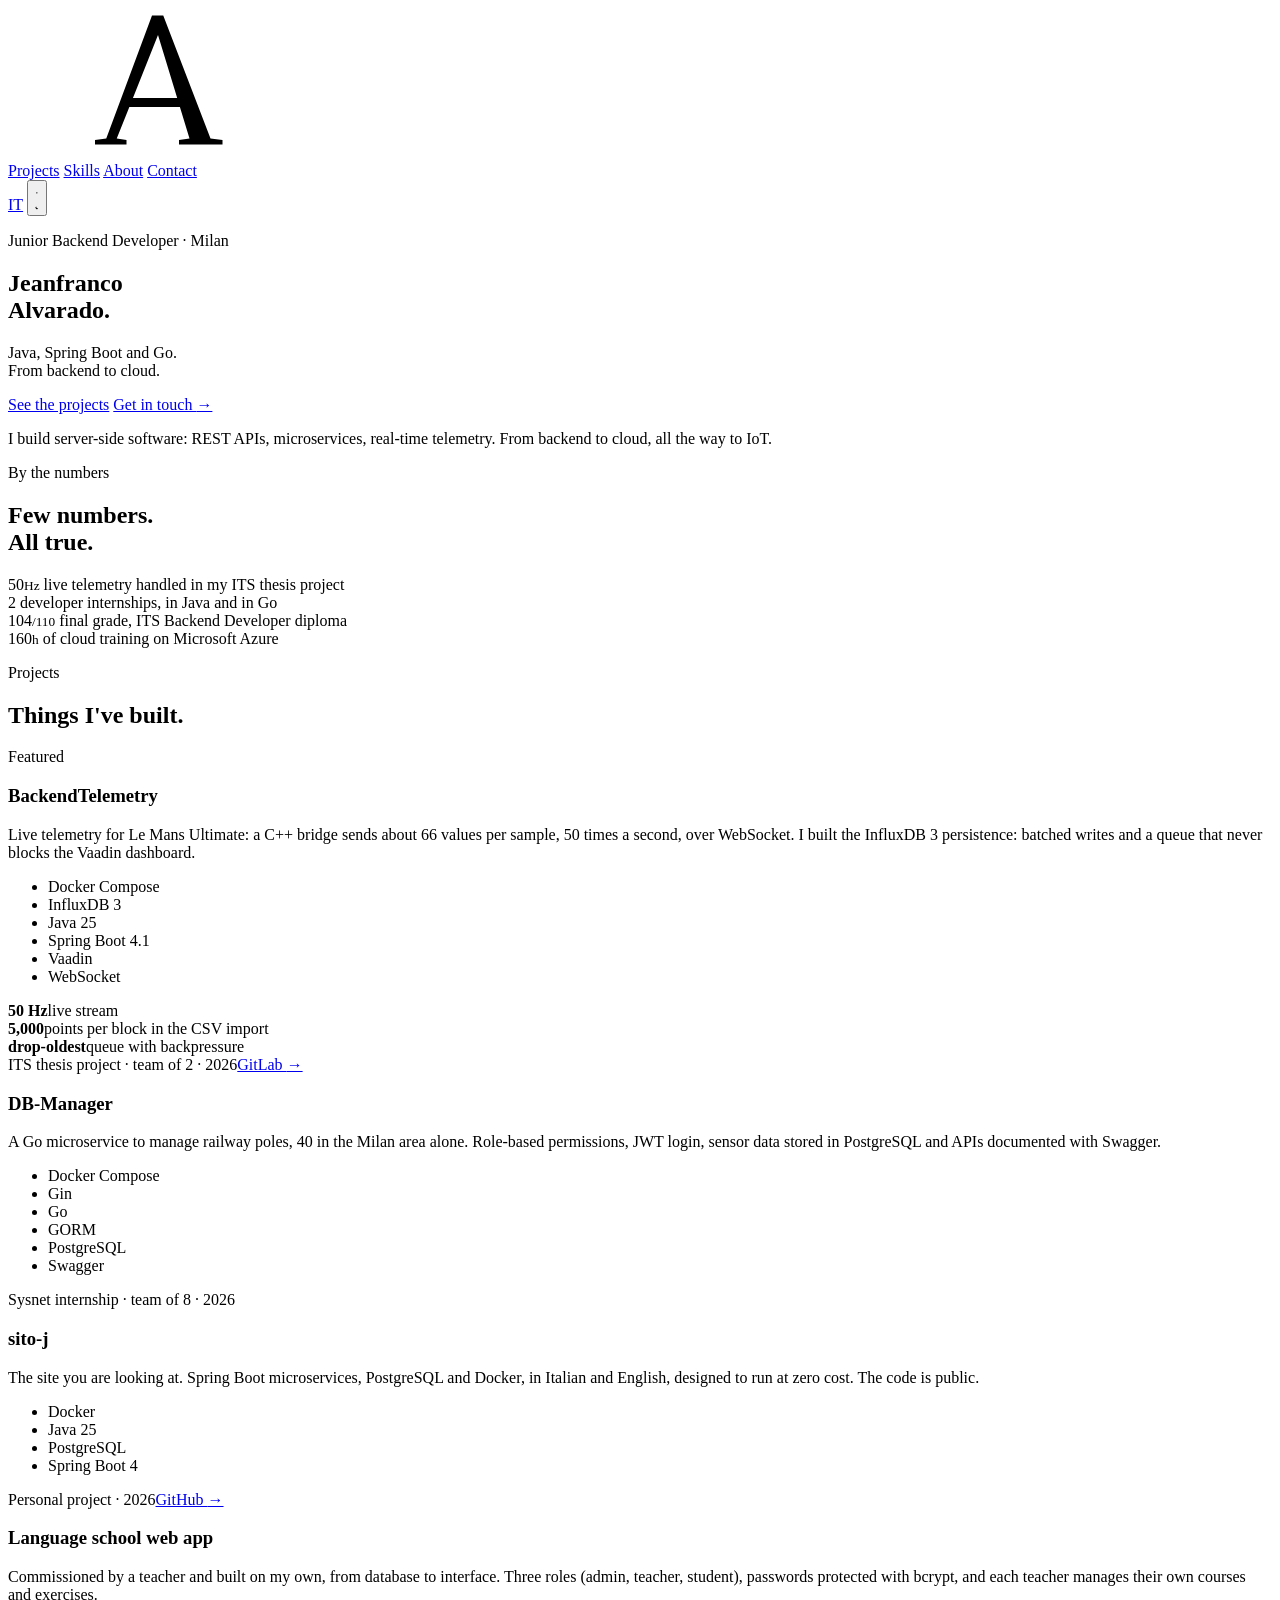
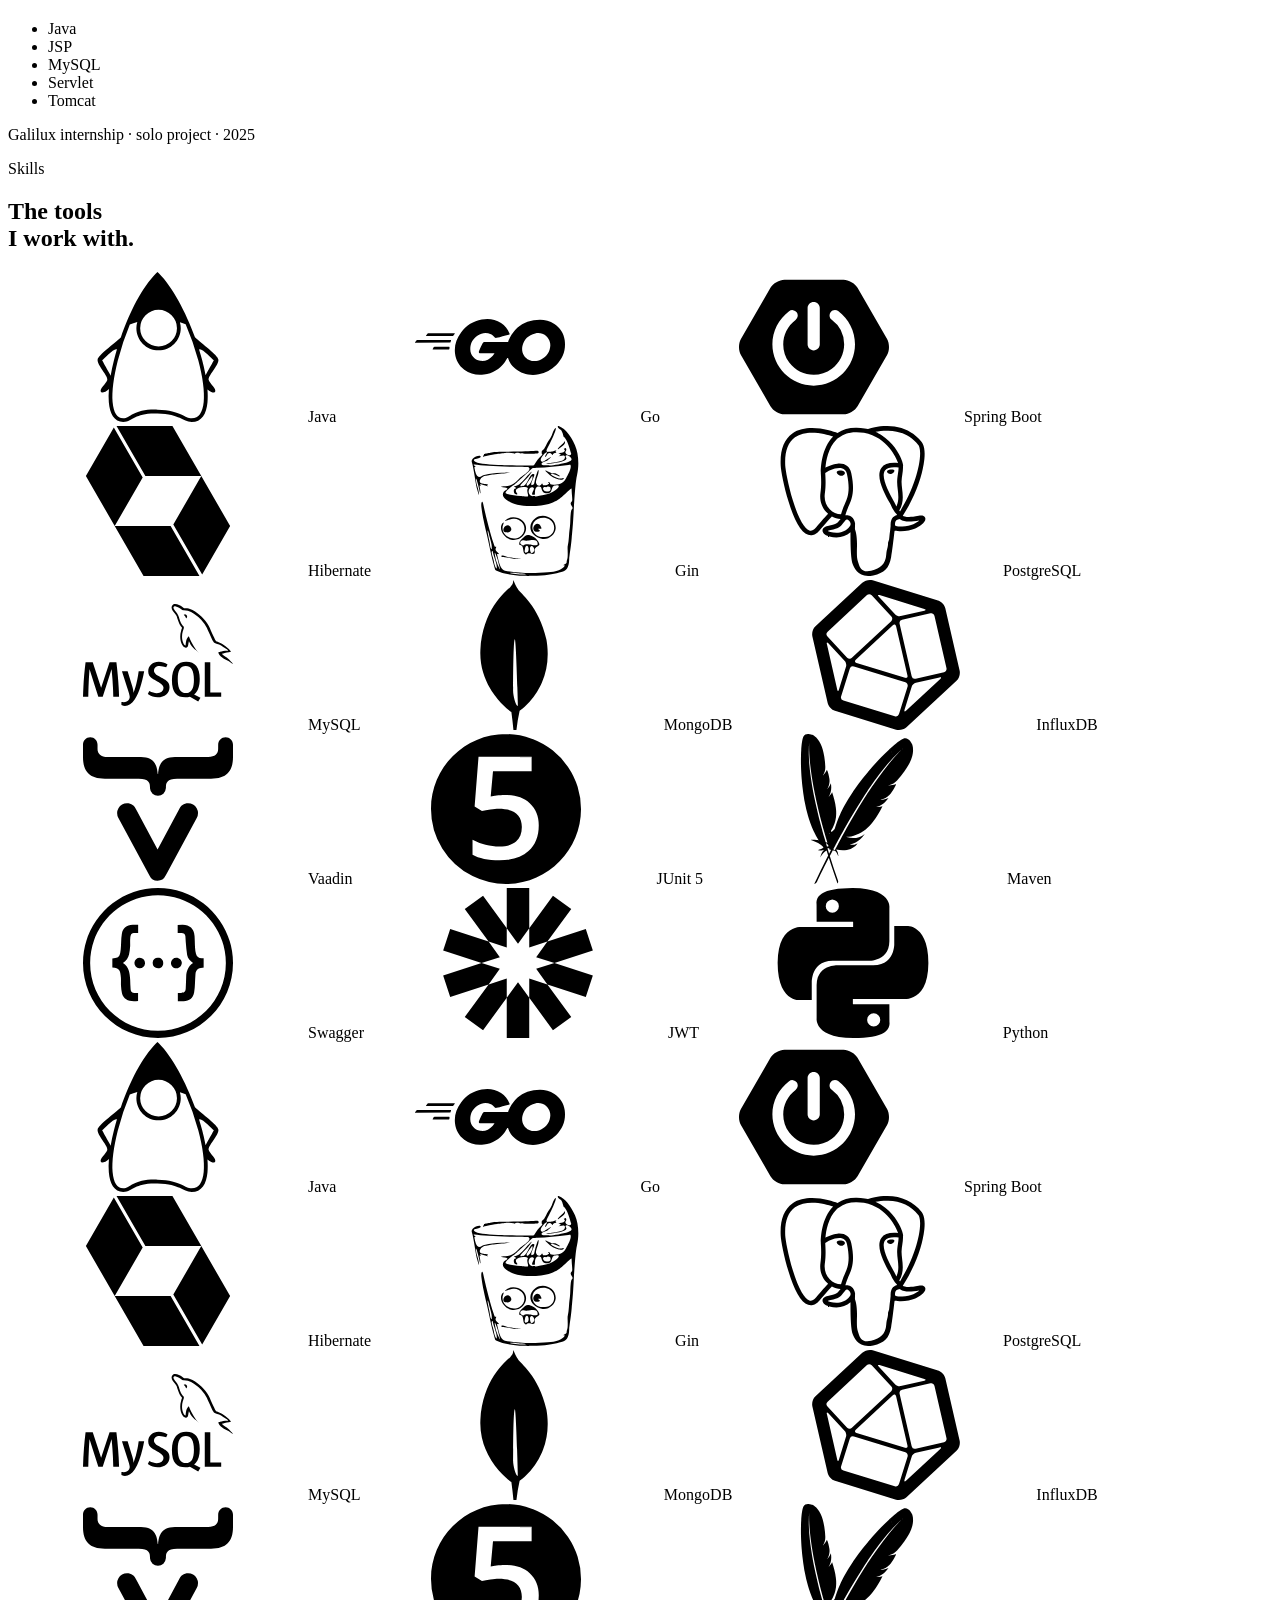
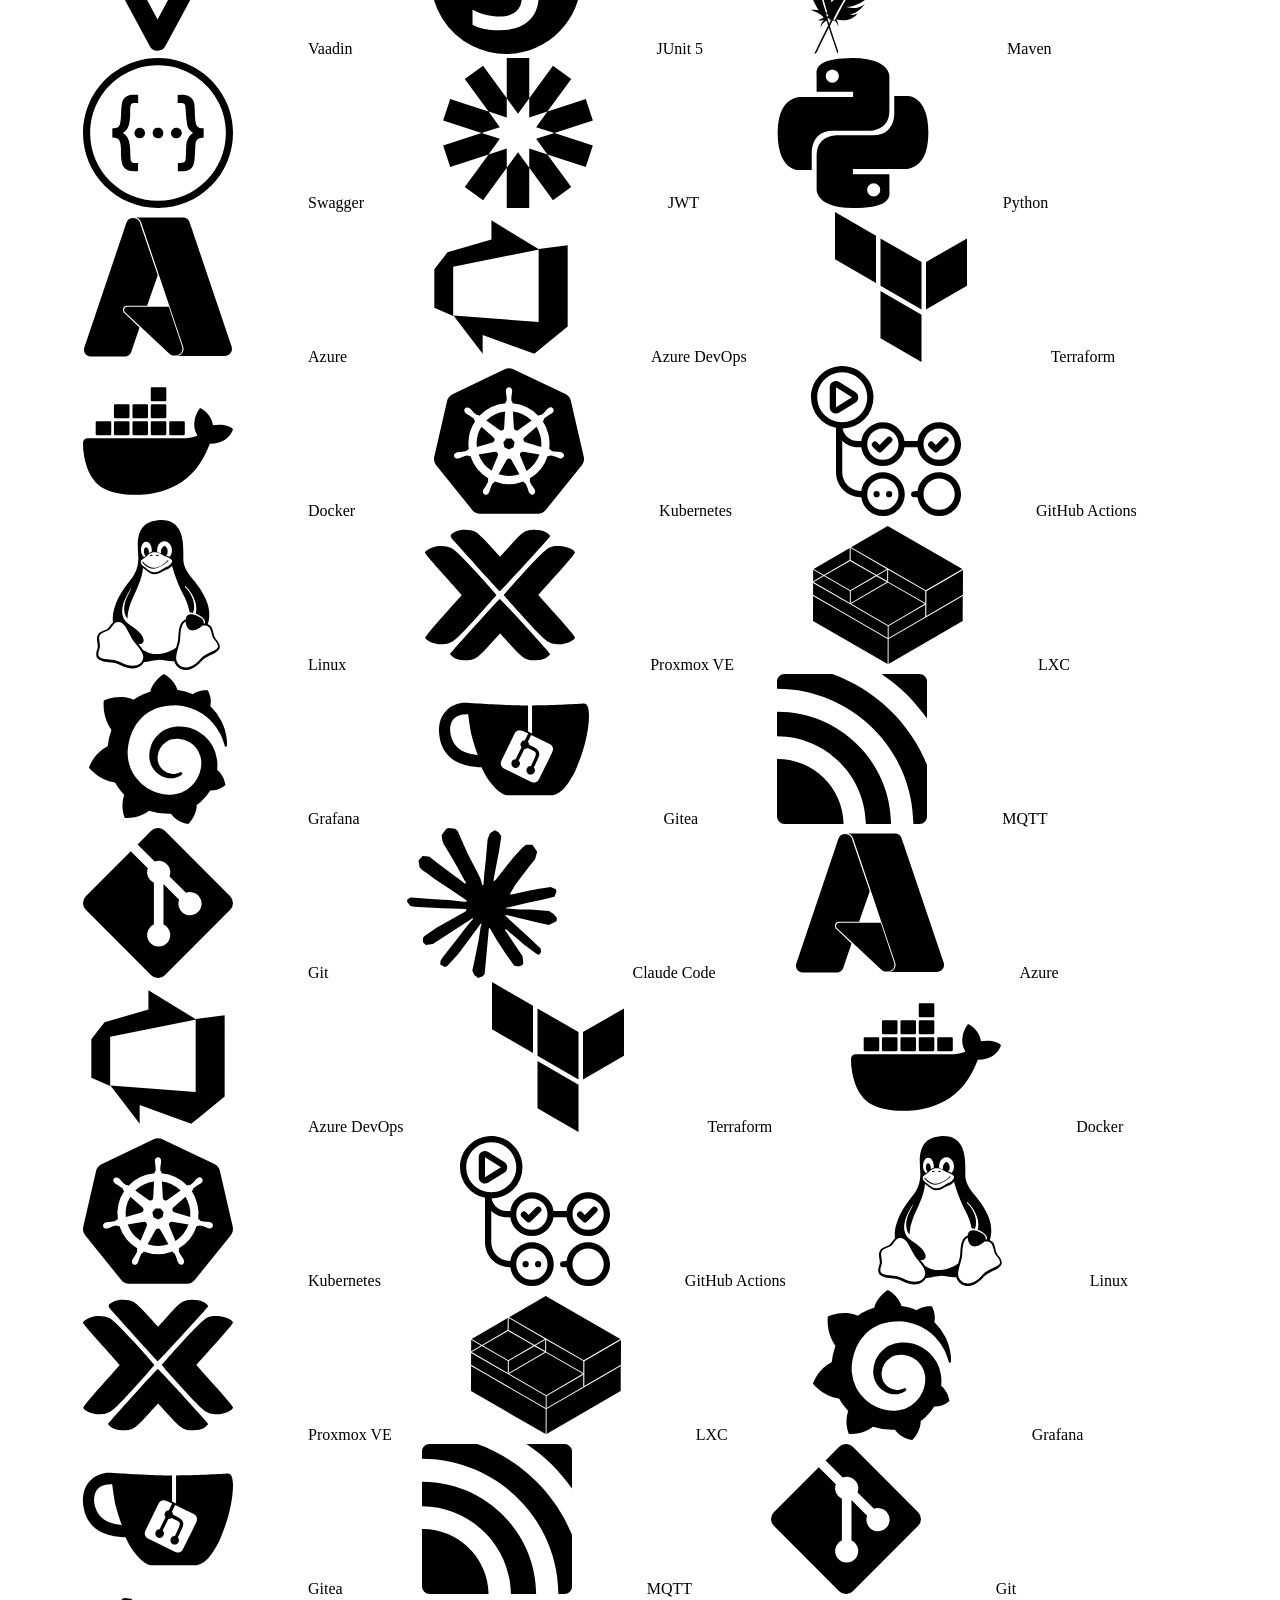
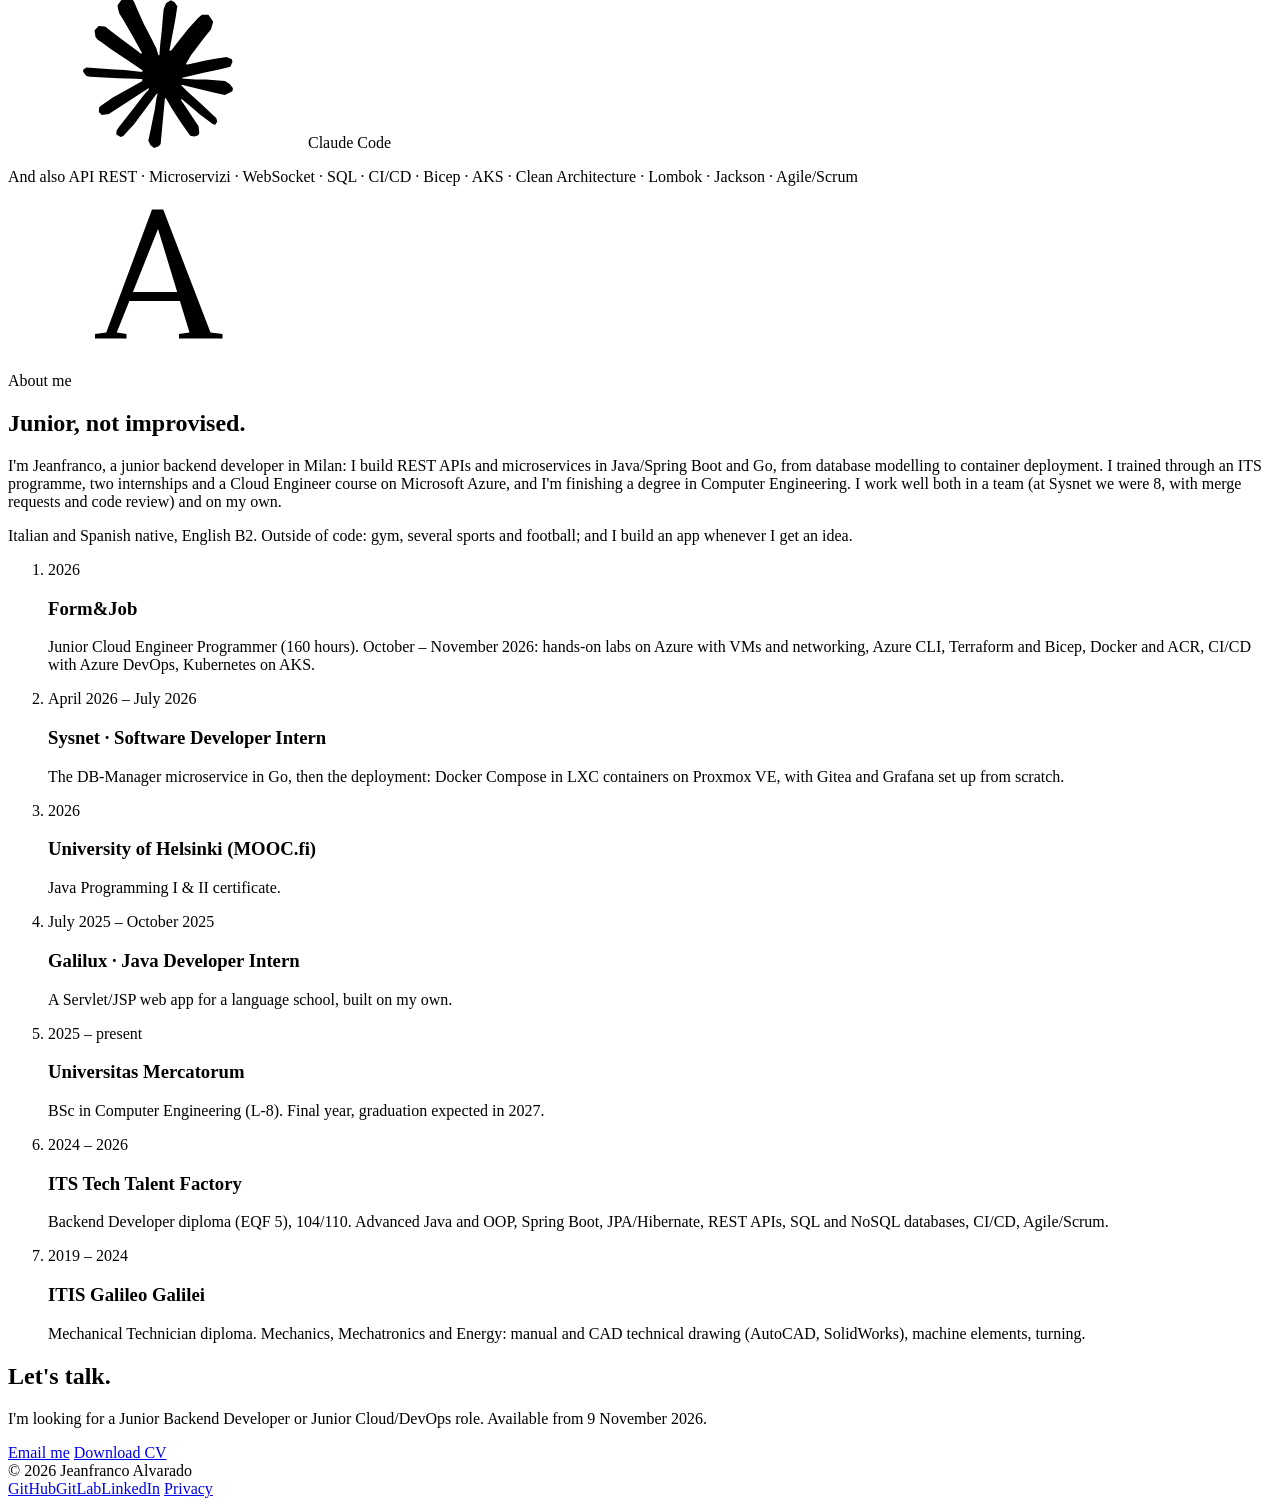
==== commit bc06a6fe: "Pubblica la copia statica del sito (8ffeea2)" ====
--- a/en/index.html
+++ b/en/index.html
@@ -24,7 +24,7 @@
     <link rel="preload" href="/sito-j/fonts/inter-latin-700.woff2" as="font" type="font/woff2" crossorigin>
     <link rel="icon" href="/sito-j/logo.svg" type="image/svg+xml">
     <link rel="stylesheet" href="/sito-j/css/site.css">
-    <script type="application/ld+json">{"@context":"https://schema.org","@type":"Person","name":"Jeanfranco Alvarado","url":"https://jesusalvarado2005.github.io/sito-j/en","description":"Jeanfranco Alvarado, junior backend developer in Milan: Java, Spring Boot and Go, from backend to cloud.","jobTitle":"Junior Backend Developer · Milan","address":{"@type":"PostalAddress","addressLocality":"Milano"},"sameAs":["https://github.com/JesusAlvarado2005","https://gitlab.com/JesusAlvarado2005","https://www.linkedin.com/in/jeanfranco-alvarado-800a02344"]}</script>
+    <script type="application/ld+json">{"@context":"https://schema.org","@type":"Person","name":"Jeanfranco Alvarado","url":"https://jesusalvarado2005.github.io/sito-j/en","description":"Jeanfranco Alvarado, junior backend developer in Milan: Java, Spring Boot and Go, from backend to cloud.","jobTitle":"Junior Backend Developer · Milan","address":{"addressLocality":"Milano","@type":"PostalAddress"},"sameAs":["https://github.com/JesusAlvarado2005","https://gitlab.com/JesusAlvarado2005","https://www.linkedin.com/in/jeanfranco-alvarado-800a02344"]}</script>
 </head>
 <body>
 
@@ -346,7 +346,7 @@
             </div>
         </div>
         <div class="container">
-            <p class="learning" data-reveal><span class="learning-label">And also</span> API REST · Microservizi · WebSocket · SQL · CI/CD · Bicep · AKS · Clean Architecture · Lombok · Jackson</p>
+            <p class="learning" data-reveal><span class="learning-label">And also</span> API REST · Microservizi · WebSocket · SQL · CI/CD · Bicep · AKS · Clean Architecture · Lombok · Jackson · Agile/Scrum</p>
         </div>
     </section>
 
@@ -362,17 +362,17 @@
             <div class="about-text">
                 <p class="kicker" data-reveal>About me</p>
                 <h2 class="section-title" data-reveal>Junior, <span class="gold-text">not improvised.</span></h2>
-                <p class="lead" data-reveal>I&#39;m Jeanfranco, a junior backend developer in Milan: Java and Spring Boot, and Go. I trained through an ITS Backend Developer programme, two internships and a Cloud Engineer course on Azure, and I&#39;m in the final year of a Computer Engineering degree. I work well in a team (at Sysnet we were 8, with code review) and on my own: I delivered the Galilux web app independently.</p>
-                <p class="note" data-reveal>Italian and Spanish native, English B2. Outside of code: Linux (dual boot on 5 PCs), new languages, football and gym, F1 and WEC, music.</p>
+                <p class="lead" data-reveal>I&#39;m Jeanfranco, a junior backend developer in Milan: I build REST APIs and microservices in Java/Spring Boot and Go, from database modelling to container deployment. I trained through an ITS programme, two internships and a Cloud Engineer course on Microsoft Azure, and I&#39;m finishing a degree in Computer Engineering. I work well both in a team (at Sysnet we were 8, with merge requests and code review) and on my own.</p>
+                <p class="note" data-reveal>Italian and Spanish native, English B2. Outside of code: gym, several sports and football; and I build an app whenever I get an idea.</p>
 
                 <ol class="timeline" id="timeline">
-                    <li data-reveal><span class="tl-date">2026</span><h3>Form&amp;Job</h3><p>Junior Cloud Engineer Programmer (160 hours). October – November 2026: hands-on labs on Azure with VMs and networking, Terraform and Bicep, Docker, pipelines with Azure DevOps and GitHub Actions, Kubernetes on AKS. The labs are on GitHub.</p></li>
+                    <li data-reveal><span class="tl-date">2026</span><h3>Form&amp;Job</h3><p>Junior Cloud Engineer Programmer (160 hours). October – November 2026: hands-on labs on Azure with VMs and networking, Azure CLI, Terraform and Bicep, Docker and ACR, CI/CD with Azure DevOps, Kubernetes on AKS.</p></li>
                     <li data-reveal><span class="tl-date">April 2026 – July 2026</span><h3>Sysnet · Software Developer Intern</h3><p>The DB-Manager microservice in Go, then the deployment: Docker Compose in LXC containers on Proxmox VE, with Gitea and Grafana set up from scratch.</p></li>
                     <li data-reveal><span class="tl-date">2026</span><h3>University of Helsinki (MOOC.fi)</h3><p>Java Programming I &amp; II certificate.</p></li>
                     <li data-reveal><span class="tl-date">July 2025 – October 2025</span><h3>Galilux · Java Developer Intern</h3><p>A Servlet/JSP web app for a language school, built on my own.</p></li>
                     <li data-reveal><span class="tl-date">2025 – present</span><h3>Universitas Mercatorum</h3><p>BSc in Computer Engineering (L-8). Final year, graduation expected in 2027.</p></li>
-                    <li data-reveal><span class="tl-date">2024 – 2026</span><h3>ITS Tech Talent Factory</h3><p>Backend Developer diploma (EQF 5), 104/110. Two internships and the BackendTelemetry thesis project.</p></li>
-                    <li data-reveal><span class="tl-date">2019 – 2024</span><h3>ITIS Galileo Galilei</h3><p>Mechanical Technician diploma. Technical drawing, automation and CNC programming.</p></li>
+                    <li data-reveal><span class="tl-date">2024 – 2026</span><h3>ITS Tech Talent Factory</h3><p>Backend Developer diploma (EQF 5), 104/110. Advanced Java and OOP, Spring Boot, JPA/Hibernate, REST APIs, SQL and NoSQL databases, CI/CD, Agile/Scrum.</p></li>
+                    <li data-reveal><span class="tl-date">2019 – 2024</span><h3>ITIS Galileo Galilei</h3><p>Mechanical Technician diploma. Mechanics, Mechatronics and Energy: manual and CAD technical drawing (AutoCAD, SolidWorks), machine elements, turning.</p></li>
                 </ol>
             </div>
         </div>
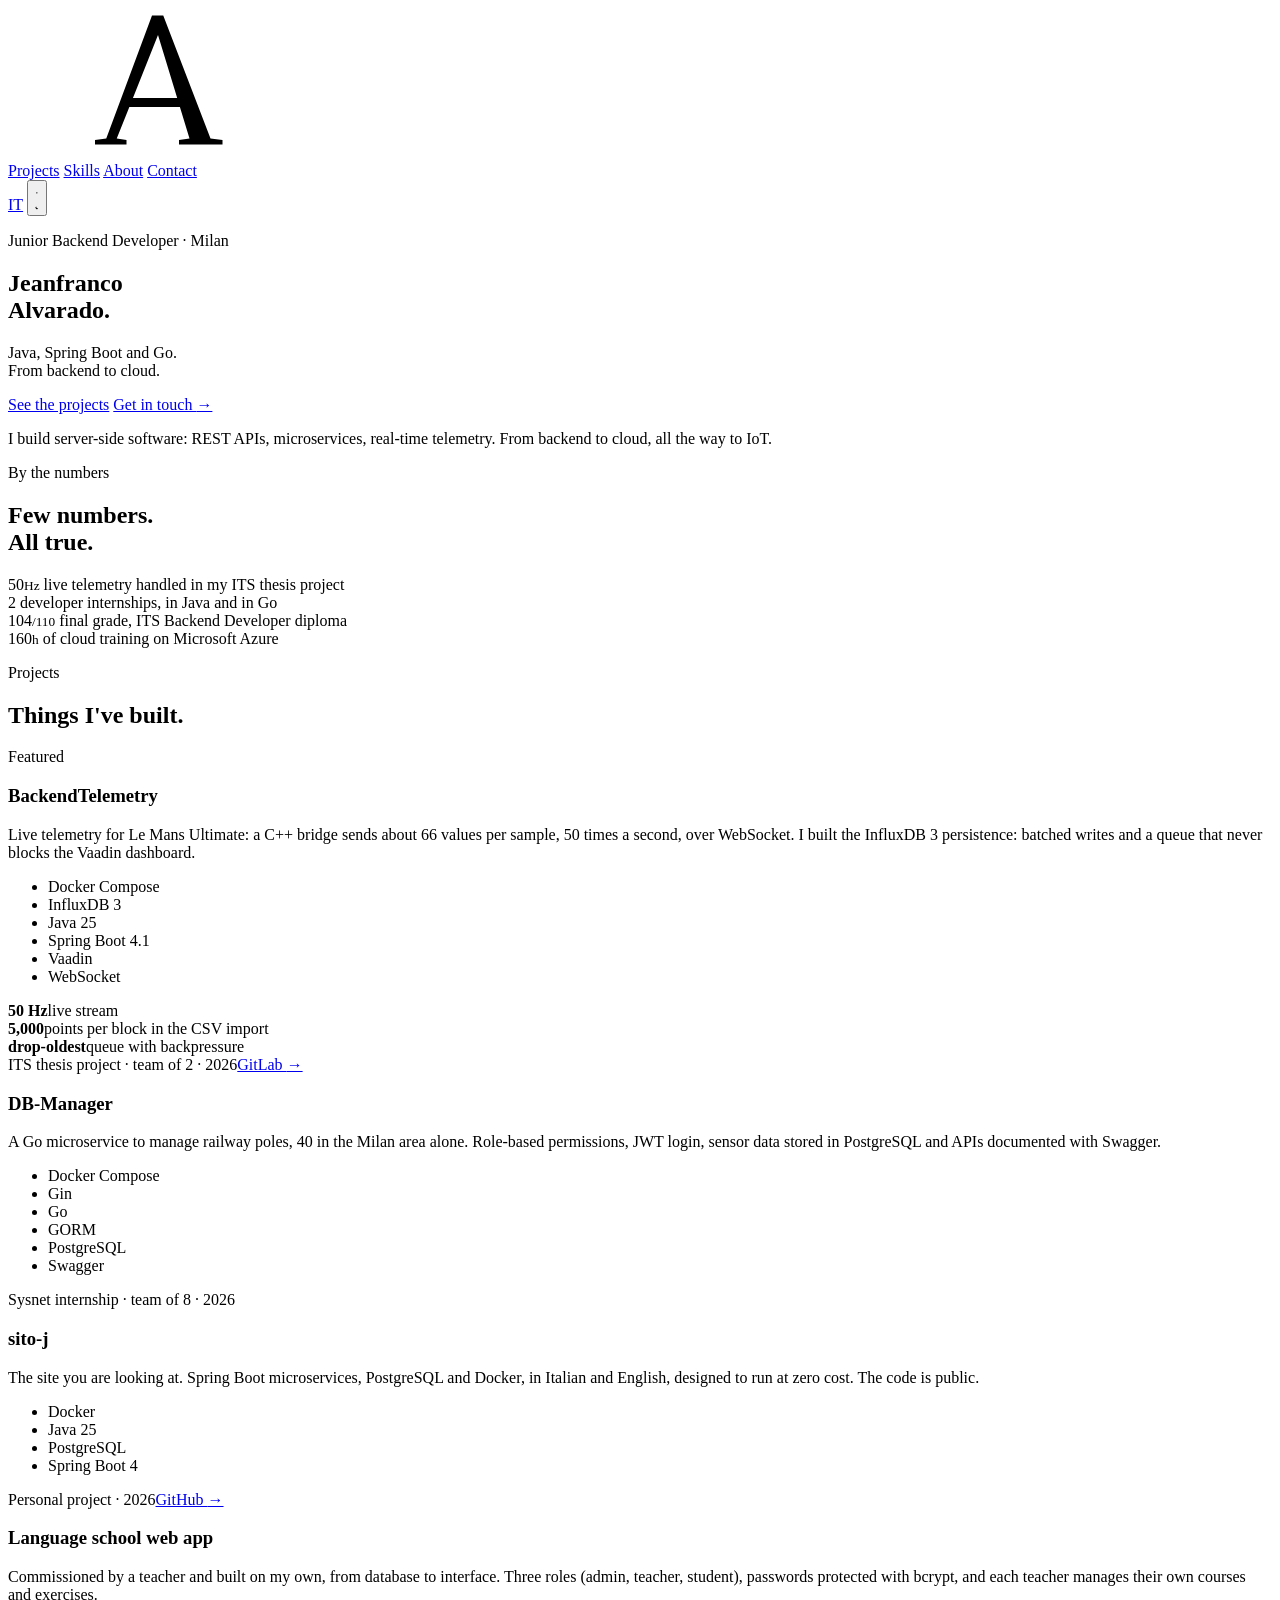
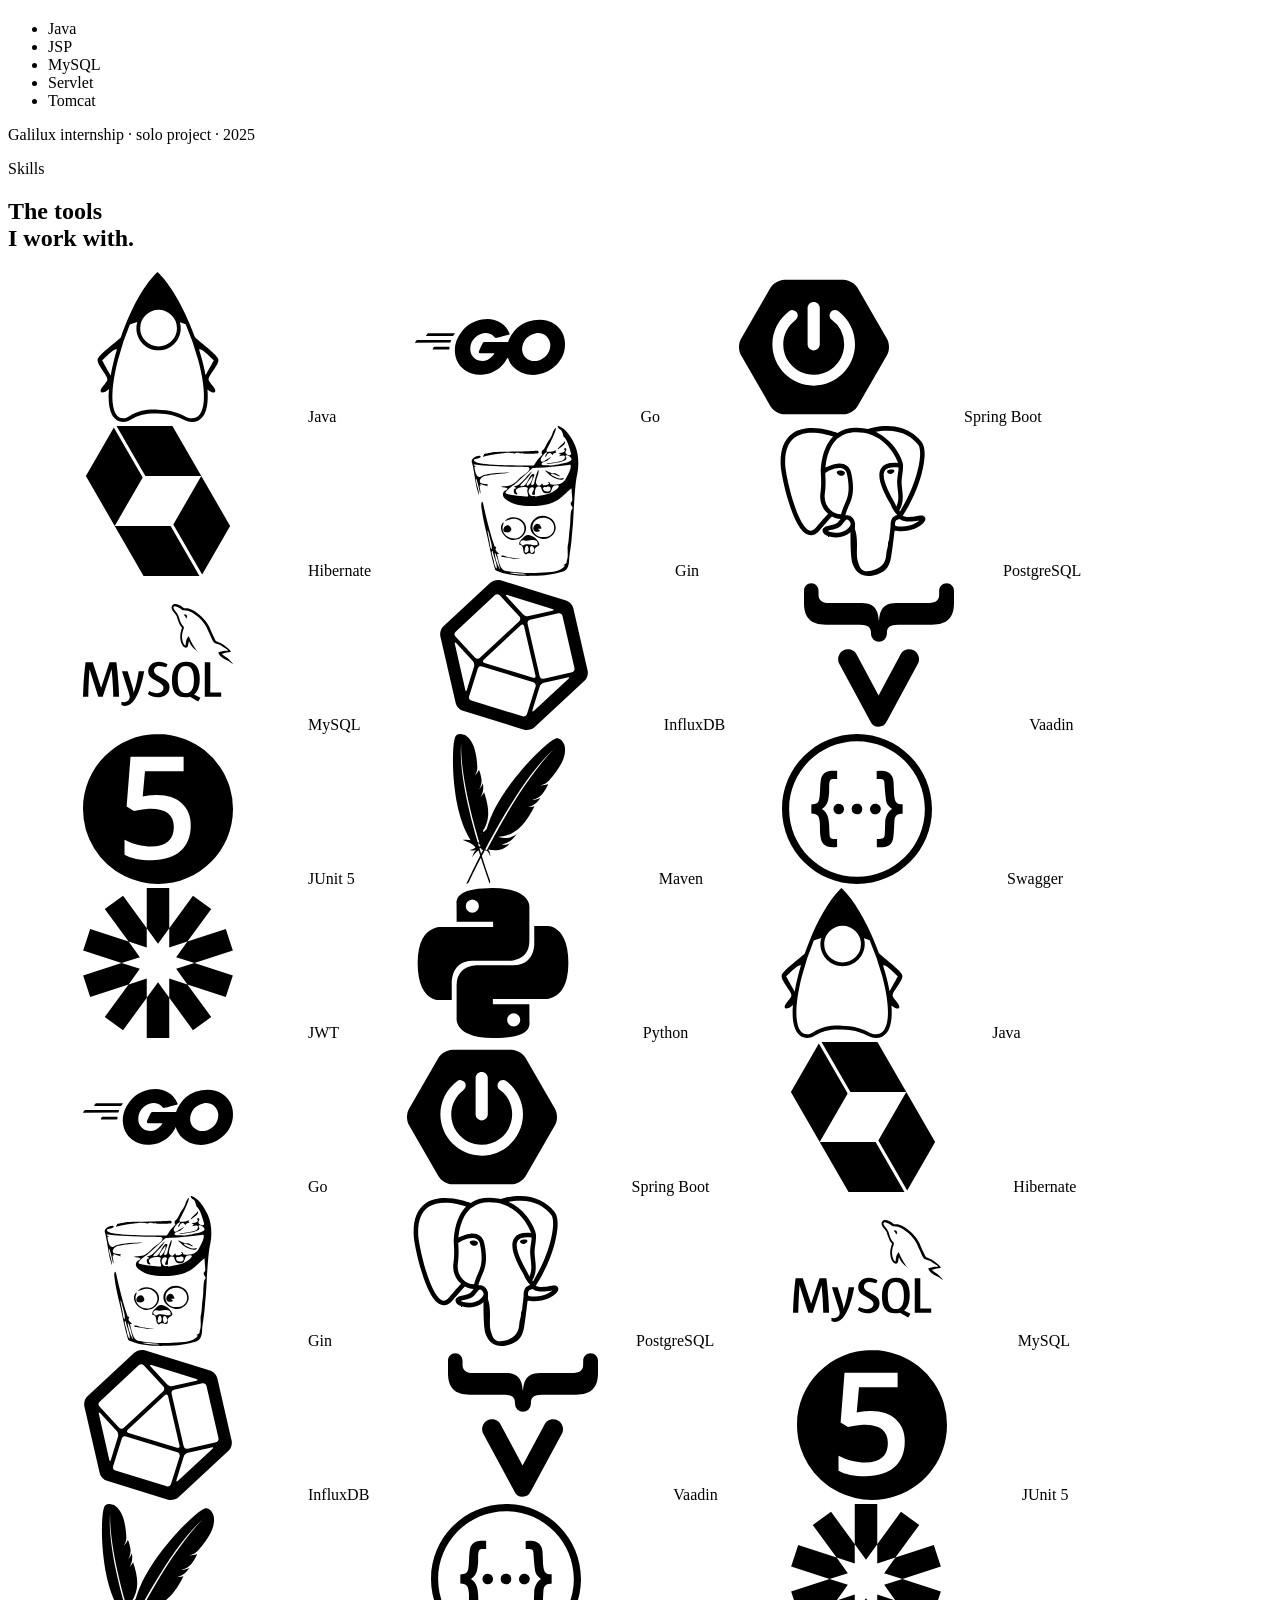
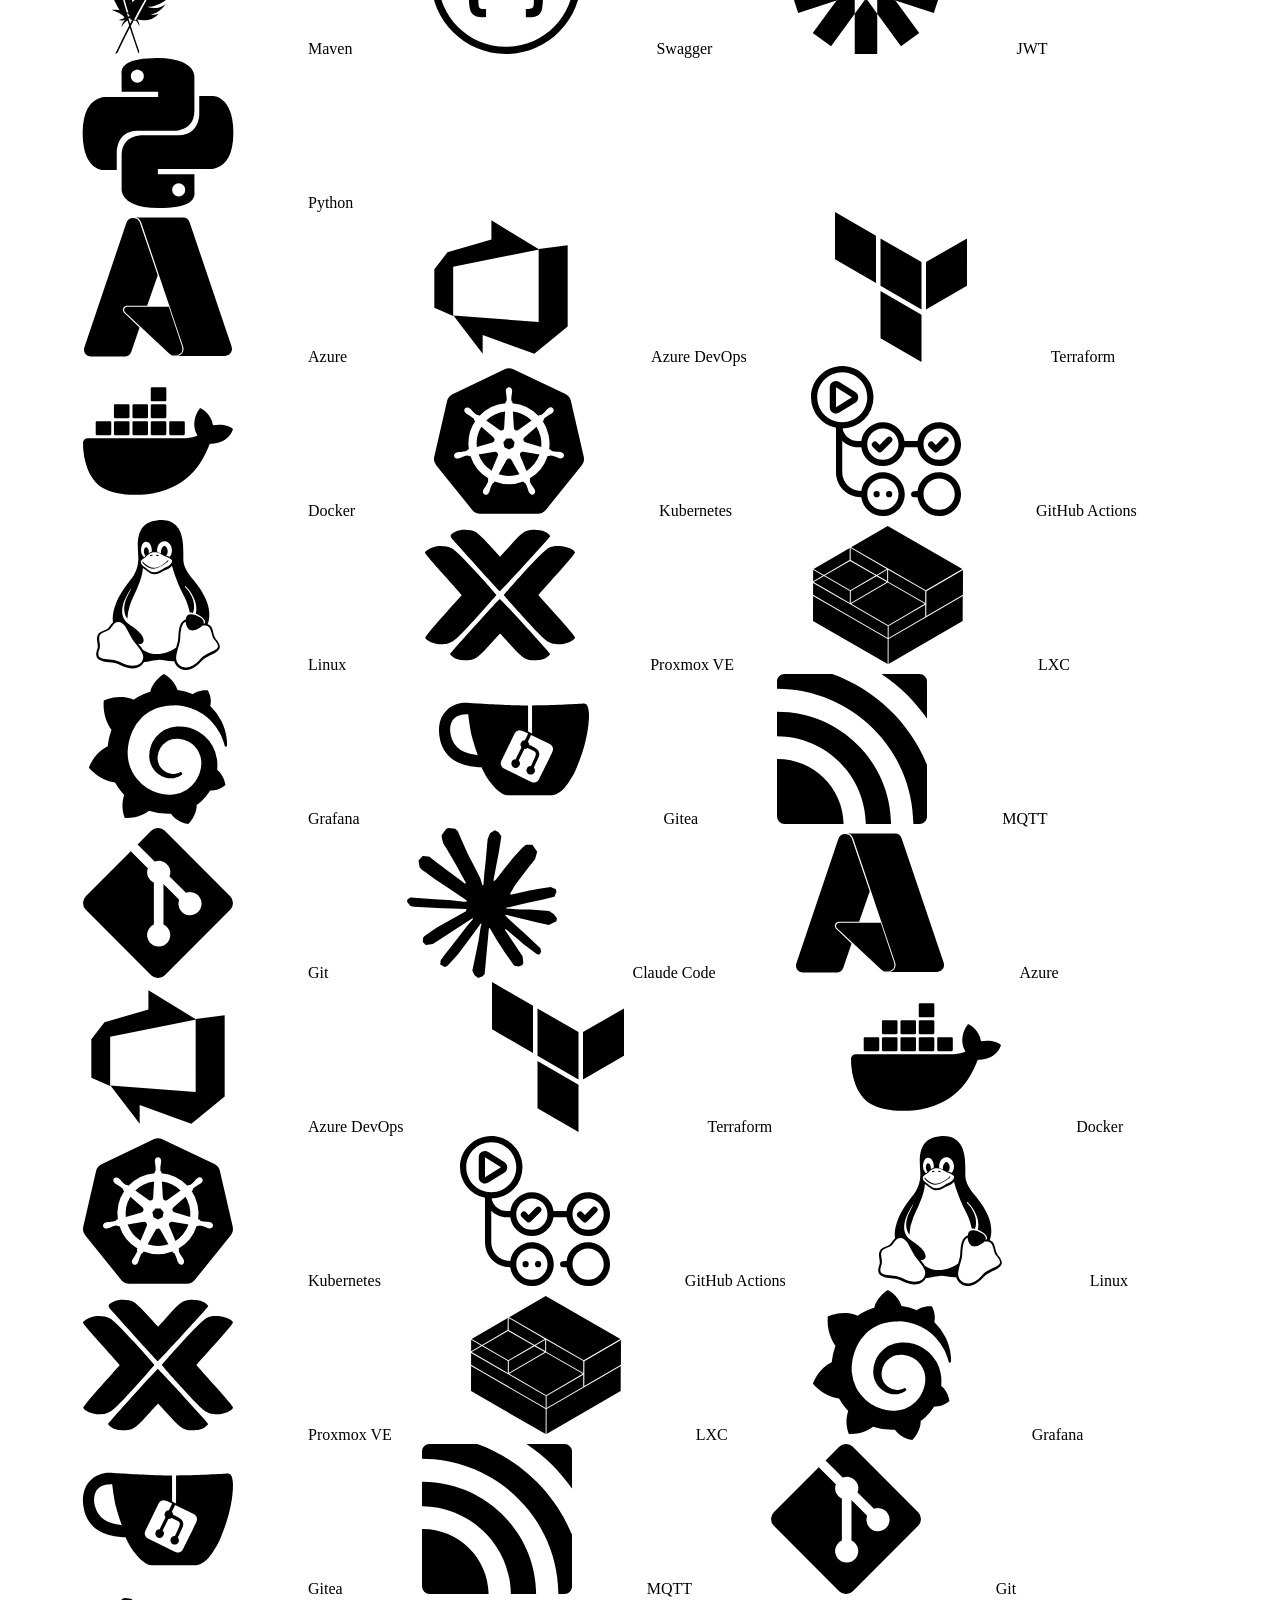
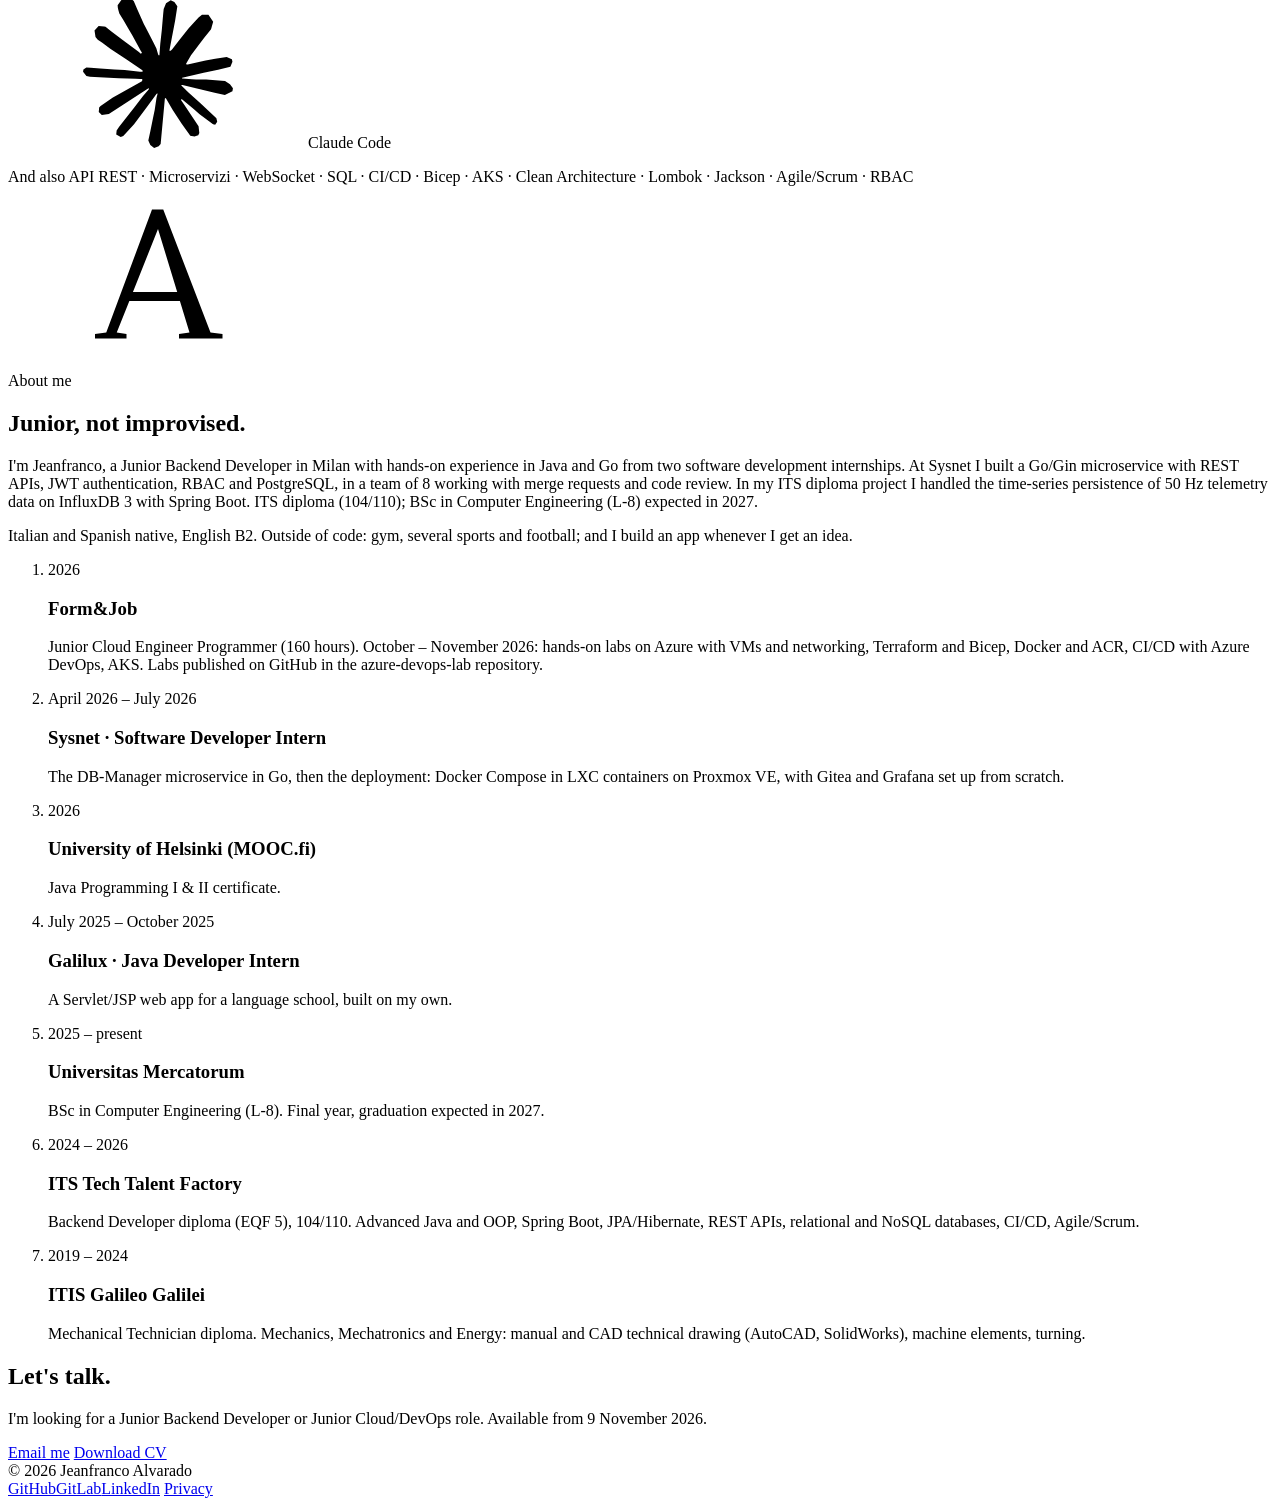
==== commit 5509b31d: "Pubblica la copia statica del sito (6cd6794)" ====
--- a/en/index.html
+++ b/en/index.html
@@ -24,7 +24,7 @@
     <link rel="preload" href="/sito-j/fonts/inter-latin-700.woff2" as="font" type="font/woff2" crossorigin>
     <link rel="icon" href="/sito-j/logo.svg" type="image/svg+xml">
     <link rel="stylesheet" href="/sito-j/css/site.css">
-    <script type="application/ld+json">{"@context":"https://schema.org","@type":"Person","name":"Jeanfranco Alvarado","url":"https://jesusalvarado2005.github.io/sito-j/en","description":"Jeanfranco Alvarado, junior backend developer in Milan: Java, Spring Boot and Go, from backend to cloud.","jobTitle":"Junior Backend Developer · Milan","address":{"addressLocality":"Milano","@type":"PostalAddress"},"sameAs":["https://github.com/JesusAlvarado2005","https://gitlab.com/JesusAlvarado2005","https://www.linkedin.com/in/jeanfranco-alvarado-800a02344"]}</script>
+    <script type="application/ld+json">{"@context":"https://schema.org","@type":"Person","name":"Jeanfranco Alvarado","url":"https://jesusalvarado2005.github.io/sito-j/en","description":"Jeanfranco Alvarado, junior backend developer in Milan: Java, Spring Boot and Go, from backend to cloud.","jobTitle":"Junior Backend Developer · Milan","address":{"@type":"PostalAddress","addressLocality":"Milano"},"sameAs":["https://github.com/JesusAlvarado2005","https://gitlab.com/JesusAlvarado2005","https://www.linkedin.com/in/jeanfranco-alvarado-800a02344"]}</script>
 </head>
 <body>
 
@@ -47,7 +47,6 @@
         <symbol id="i-gin" viewBox="0 0 24 24"><path d="M11.836 23.977c-2.0587-.1046-3.3698-.3594-4.468-.8684-.131-.0606-.1153-.0272-.278-.596-.2755-.9627-.5534-2.128-.7848-3.29-.135-.678-.1535-.7614-.4716-2.1176-.5104-2.1762-.6402-2.831-.804-4.0557-.1064-.7962.1223-1.3156.2754-.6255.6026 2.7148 1.124 4.6969 1.6753 6.3684.1901.5764.1752.5525.3347.537.1095-.0105.1097-.0096.0278.1811-.1118.2604-.0573.3991.2913.7409.2612.256.2638.2712.0407.2387-.174-.0254-.1655-.0434-.1023.2138.0295.1199.0809.3448.1141.4997.2644 1.2314.6094 1.8336 1.1121 1.941 1.4684.3139 3.6012.4502 5.4794.3503 2.1817-.116 2.7037-.1989 3.3812-.5368.4582-.2286.8528-.6569.611-.6632-.1781-.0047-.1948-.0464-.0437-.109.329-.1365.468-.2818.4411-.4612-.008-.0535.0021-.1094.0422-.2318.1232-.3762.1439-.6822.1123-1.664-.0146-.4543-.0136-.487.021-.6574.0912-.449.132-.7886.199-1.6564.0474-.6126.0627-.766.1118-1.1186.0491-.3532.0648-.5537.0929-1.1868.0549-1.2385.116-1.7317.2287-1.8443.1884-.1885.1874-.289-.006-.5633-.2205-.3129-.2198-.4765.003-.711.1085-.1142.1132-.242.0391-1.0652-.019-.2114-.0394-.5284-.0452-.7045-.0073-.217-.0169-.3202-.0297-.3202-.041 0-.306.2264-.8894.76-.6635.6068-.8368.75-1.2089.9984-.7674.5123-1.5042.7633-2.7787.9462-1.2864.1847-2.8008.1411-3.7922-.1092-.6681-.1686-1.055-.3507-1.8085-.8512-.7058-.4688-.6674-1.2277.079-1.5624.3362-.1507.076-.3149-.5986-.3778-.5074-.0474-.2495-.1461.3996-.153.7887-.0083 1.349-.2884 2.0736-1.0363.3034-.3131.374-.3746.7782-.677.6428-.4808.8696-.6895.972-.8947.0776-.155.0733-.3082-.0094-.3397-.0271-.0103-.0404-.029-.0404-.0566 0-.0517.1571-.0442-2.5615-.122-2.8682-.0822-5.0395-.2118-6.1476-.367-.2164-.0304-.1133.1615.1509.2806.0836.0377.0914.0714.0198.0852-.1952.0377-.1844.01-.1284.3283.2173 1.235.5548 1.5418 1.2152 1.1047.1309-.0866.1765-.1027.4961-.1753.7-.1589 1.4556-.2464 2.5838-.2993 1.1633-.0545 1.2892-.0588 1.3032-.0448.0305.0304-.5599.1101-1.5935.215-1.07.1086-1.4287.1577-1.926.2638-.1342.0286-.2802.0521-.3245.0522-.2895.0008-.7114.2931-.8644.5988-.1926.3851-.0152.6153.5107.6627.1761.0159.6063.0923.6826.1213.0658.025.0525.0663-.0337.1044-.0932.0413-.093.039-.0085.0922.1688.1066.0969.0998-.37-.0351-.7785-.225-.9368-.2379-.723-.0588.1015.085.0972.1096-.0132.076-.1712-.0519-.1676-.0865-.0636.6052.1332.8858.031.8419-.1545-.0665-.2554-1.25-.6686-2.3144-.484-1.2466.04.2318.0853.4146.2197.888.1811.638.2872 1.2493.2237 1.2885-.0297.0184-.1904-.4844-.3028-.947-.124-.5102-.1767-.8005-.4328-2.3821-.1298-.802-.2425-1.3464-.378-1.8265-.0773-.2736-.0497-.403.128-.6008.3644-.4052 1.2746-.6528 1.2746-.3466 0 .147-.187.2458-.6436.3402-.5204.1076-.5632.1751-.2897.4578.2486.2569 1.8142.4808 3.7254.5327.3663.01.9119.0259 1.2124.0354 2.1339.0674 4.3877.0663 4.5184-.0022.015-.0079.0837-.105.1527-.2158.2825-.454.552-.795.9445-1.1954.2782-.2838.2865-.2942.2417-.3055-.132-.033-.1427-.5621-.0127-.6282.2383-.121.3542-.2918.7283-1.0725.198-.4133.3093-.5955.4777-.7825.1457-.1618.2569-.385.421-.8452.1614-.4524.2639-.6635.3799-.7823.223-.2285.2324-.103.0363.4903-.162.49-.7111 1.686-1.1268 2.4542-.355.656-.307.8451.1881.7427.0883-.0182.1706-.024.2462-.017.1306.0119.2723-.0174.6213-.1284.2892-.092.3264-.0769.201.0818-.0891.1128-.0887.1142.053.1799.1405.065.1301.0783-.0611.0783-.265 0-.4498.1059-.4766.2732-.0118.074-.0118.074-.1226-.0473-.3058-.335-.6452-.2808-.851.136-.072.1458-.1856.2528-.2684.2528-.0513 0-.0393-.0339.082-.232.293-.4784.2985-.5618.028-.4245-.308.1563-.7837.8261-.803 1.1308-.017.2655.2956.4083.5327.2434.9017-.627 1.348-.8748.9794-.5438-.0765.0687-.159.148-.1832.1762-.1744.2028-.3106.2933-.5656.3757-.8493.2745-.8493.6558 0 .6355.2265-.0055.4225-.0022.4774.0079.412.0756 2.2334-.2378 3.1616-.544.5878-.1938.6844-.4293.3229-.7867-.4647-.4592-.959-.3684-.6466.1189.1936.302-.3882.6232-1.3705.7565-.4425.06-.6113.0898-.7738.1363-.1108.0318-.4379.0719-.704.0863-.3523.019-.4642-.0274-.1925-.08.4158-.0804.5822-.105 1.0783-.1598 1.3303-.1468 1.7592-.3548 1.7627-.8548.0019-.2777-.2227-.3198-.8506-.1598-.201.0513-.2093.0324-.0248-.0564.2821-.1358.2599-.2519-.0717-.374-.1107-.0408-.1107-.0408.0516-.0538.7422-.0595 1.1048-.3546.7593-.6182-.0677-.0516-.0657-.0685.01-.0837.029-.0058.086-.0344.1266-.0635.1634-.1174.2997.246.1556.4144-.198.2313-.0359.5312.357.6602.403.1323.5887-.0506.4222-.4158-.03-.0657-.089-.2578-.131-.4269-.2398-.9631-.7595-2.0407-.9843-2.0407-.0216 0-.036-.0196-.0475-.064-.2147-.8343-.2878-.9893-.5348-1.1333-.4195-.2445-.551-.6687-.1636-.5275.8873.3236 1.8223 1.4494 2.5325 3.0495.5654 1.274.6932 3.168.3239 4.8039-.203.8994-.363 2.6656-.5462 6.0301-.0749 1.3745-.1492 2.3884-.2385 3.2532-.0223.216-.0453.4696-.051.5635-.0438.708-.2035 2.0275-.3607 2.98-.033.1995-.0473.3696-.0585.6915-.0422 1.2204-.4315 1.8227-1.2581 1.9468a2.7189 2.7189 0 0 0-.325.075c-1.0801.3317-2.166.471-4.3425.557-.728.0288-.7087.0288-1.3064-.0016zm.2615-.2356c.0474-.0474-.2411-.0896-.8847-.1297-.1644-.0102-.3527-.026-.4184-.0352-.4177-.058-1.1698-.1029-1.1698-.0699 0 .1276 2.3564.3514 2.473.2348zm-4.0952-.8634c0-.0406-.3364-1.3698-.4044-1.5977-.1252-.42-.3766-1.0159-.4231-1.003-.0697.0192.0988.9043.2754 1.447.1744.5358.5521 1.3252.5521 1.1537zm-.5246-.1305c.0433-.2745-.0418-.6732-.3351-1.5704-.176-.5382-.2341-.7414-.276-.9641-.0441-.2356-.0402-.2248-.0799-.2188-.1655.0246-.151.285.054.9752.1484.4996.1654.5673.1879.7506.064.5203.4057 1.3021.449 1.0275zm-.7904-3.2816c-.0001-.3436-.0485-.6234-.2044-1.1826-.1744-.6253-.2435-.896-.2825-1.1058-.0745-.4017-.2292-.621-.1807-.2564.026.1948.215 1.1792.2665 1.3878.0233.094.0618.3268.0857.5174.0662.5282.1018.6734.197.8049.0977.1347.1185.1055.1184-.1653zm5.7823-8.2201c.047-.0521.0384-.1659-.0348-.4592-.1-.3999-.0996-.5862.0013-.7401.1707-.2607-.8164-.3768-1.398-.1645-.53.1934-.648.5174-.3192.877.1613.1766-.0747.272-.2973.1203-.3041-.2074-.2766-.8612.0363-.8612.0362 0 .106-.073.106-.111 0-.0561-.0674-.1035-.211-.148-.1984-.0617-.1974-.0741.0085-.108.4832-.0793.939-.4219 1.6589-1.2467.935-1.0714 1.3075-1.3927.8116-.7002-.2504.3497-.4599.592-.8783 1.016-.7501.7603-.8434.9222-.5313.9222.472 0 .6826-.1937 1.1142-1.0246.4076-.7848.6084-.9866.8963-.901.1217.0362.121.0386-.2186.8754-.314.7736-.2997.986.0543.8106.1767-.0875.17-.0762.2403-.4093.173-.8206.5299-1.9468.617-1.9468.1153 0 .0463.5054-.1424 1.0417-.2842.8081-.298 1.0686-.0684 1.2959.2501.2476.5305.202.7474-.1216.0793-.1184.1145-.1023.1763.0809.046.1363.0536.1408.244.1434.2617.0037.6195-.091.6392-.169.0064-.0254.0206-.0402.035-.0364.1408.0369.1388-.1065-.0025-.1673-.0918-.0395-.0998-.0645-.032-.0992.1499-.0764.3061.038.3061.2243 0 .0784.0186.0885.205.11 1.2175.1412 1.9496-.176 2.364-1.024.0706-.1445.205-.4086.299-.587.3348-.6367.4726-1.1026.4121-1.3938-.0352-.1699-.0169-.164-.3792-.12-1.8582.2256-3.5292.3794-4.933.454-.2677.0141-.5553.0298-.639.0348-.1525.009-.1525.009-.4526.3035-.4846.4754-.9042.8606-1.7005 1.5606-.2254.1982-.4329.3853-.461.4158-.0804.0868-.3442.2954-.7344.5806-.815.5957-1.2381 1.0543-1.0973 1.189.1613.1545 1.371.3751 2.378.4339.1692.0099.4035.029.521.0426.3097.036.319.0367.4797.0397.1296.0024.1506-.0015.1793-.0333zm4.9335-2.6883c-.6352-.103-1.2474-.4616-1.8828-1.103-.419-.4228-.3704-.4557.2256-.1524.4367.2222.5944.2777.7778.2734.0704-.0017.1626-.0037.2049-.0045.1903-.0038.9252.4017.8551.4718-.024.024-.159-.0192-.4196-.1342-.8347-.3685-1.3685-.3711-.8026-.0041.5953.3862 1.2494.571 1.64.4632.146-.0402.186-.0393.1923.0044.0242.1694-.3493.257-.7907.1854zm-3.5168 2.6903c.0746-.0187.3623-.0728.6394-.1204 1.31-.2247 1.6092-.3389 2.4225-.9243.552-.3972.6191-.7887.1254-.731-.5517.0644-.6125.1133-.7745.6229-.1885.5932-.272.665-.7748.6656-.5271.0006-.7398-.181-.889-.7596-.0528-.2045-.067-.2222-.2166-.2715-.5559-.1833-.8321.1858-.8322 1.112 0 .1586-.0097.1672-.1927.1722-.2981.0081-.3303-.091-.1542-.4747.2334-.509.2423-.6089.0614-.6855-.392-.1659-.7831.2546-.7091.7622.0663.4551.3933.6953.8023.5892.116-.0301.116-.0301.2182.0226.123.0634.1069.0622.274.0203zm1.822-.7768c.2327-.0208.3877-.1848.3877-.4102 0-.3258-.2825-.4682-.6292-.317-.1015.0442-.1223.0476-.2064.034-.3571-.0575-.5023.2388-.2548.52.1594.1812.2799.2108.7026.1732zm-3.2106-.9502c.373-.1904.8327-1.1638.6843-1.4494-.0437-.0844-.0598-.0769-.158.0736-.048.0734-.1677.2402-.266.3708-.458.6076-.5777.8672-.4559.989.0617.0617.0998.0648.1956.016zM10.302 21.2613c-.1018-.013-.4553-.0772-.7855-.1426-.6434-.1273-.9326-.1714-1.1234-.1714-.1763 0-.2162-.0341-.1669-.1425.0536-.1175.2172-.105.7572.0579.3561.1074.6022.167.7437.1803.061.0057.1494.021.1964.0338.1346.037 1.2056.1779 1.3516.1779.0044 0 .0033.0077-.0025.017-.0158.0257-.751.0177-.9706-.0104zm1.7587-.7484c-.2231-.1093-.2921-.2537-.3514-.7354-.0621-.5045-.1591-.66-.4529-.7263a4.0909 4.0909 0 0 1-.1152-.0274c-.0404-.011-.0716-.173-.0565-.2939.034-.2724.2048-.4916.7172-.9203.1127-.0943.2348-.2026.2713-.2405.3605-.3747 1.5306.1053 1.9894.816.3258.5047.322.6185-.028.8492-.4315.2844-.4933.3657-.4846.6372.003.0892.0065.2044.008.2561.0095.3235-.1771.4074-.6452.29-.3964-.0994-.5232-.0838-.6829.0842-.0597.0628-.0632.063-.1692.0111zm1.1381-.2254c.31-.1586.3749-.5512.1474-.892-.244-.3652-.5598-.2393-.5485.2187.0139.5637.1544.7995.4011.6733zm-.8657-.0823c.245-.1105.326-.537.1665-.8751-.1556-.3297-.4463-.1355-.5016.335a3.7214 3.7214 0 0 1-.033.2215c-.0671.345.062.4567.3681.3186zm-.5397-1.1367c.2714-.1816.542-.19 1.3747-.043.4775.0845.8627.0285.8621-.1253-.0023-.5725-.3483-.7422-1.2293-.603-.5545.0876-.7589.0879-1.0083.0016-.2747-.095-.6015.1652-.5532.4404.045.2565.3721.451.554.3293zm-2.0236-.8882c-1.242-.2611-2.0297-1.7477-1.3788-2.6022.1995-.2618.2624-.1704.1232.1789-.5807 1.4577 1.2303 2.8224 2.6353 1.9858 1.027-.6115 1.0144-2.1067-.0221-2.619a3.1056 3.1056 0 0 1-.1964-.1114c-.4015-.247-.8534-.2309-1.7165.0612-.504.1705-.4886.1706-.3296-.0011.6047-.6532 1.8983-.6335 2.6865.041 1.4324 1.2255.1142 3.4695-1.8016 3.0668zm5.0377-.1125c-1.9591-.3-2.6203-2.1867-1.1535-3.2915 1.3107-.9873 3.3222-.0095 3.2577 1.5836-.0398.9811-1.1207 1.8585-2.1042 1.708zm.4013-.3203c1.5031-.02 2.0059-1.9306.735-2.7936-.7982-.5421-2.0927-.295-2.5552.4876-.542.9171.0474 2.1467 1.1115 2.3185.0282.0045.1473.0043.2647-.0006.1174-.005.3172-.0103.444-.012zm-1.504-.8356c-.4402-.1245-.5095-.6544-.1381-1.0566.3355-.3633.817-.2062 1.0182.3322.0892.2387.058.2748-.2225.2581-.1793-.0106-.2639.0025-.2635.041 0 .0067.0603.0566.134.1109.2197.162.2247.2153.0267.2836-.144.0497-.4316.0657-.5548.0308zm-4.6535.1072c-.4663-.0444-.6306-.2972-.4418-.6793.224-.453.732-.5855 1.0146-.2645.4276.4858.1102 1.0088-.5728.9438zM5.2609 4.894c-.0061-.01.0088-.0465.0331-.0811.0243-.0347.0641-.0913.0885-.1258.0243-.0345.0483-.0939.0534-.132.0058-.043.0197-.0722.037-.0775.0706-.0214.6893-.1486.9498-.1953.6694-.12.851-.132 2.3652-.156 2.81-.0445 3.8851-.08 4.9246-.1626.3576-.0284.3387-.0321.4233.0843.1331.1833.0163.311-.3377.3693-.4252.0699-2.1378.0258-2.5939-.0668-.4837-.0983-.636-.0931-.7755.0264-.0812.0694-.0633.0696-.2775-.0018-.27-.09-.507-.1186-.8766-.106-.3002.0103-.417.0236-1.1357.129-.1925.0283-.4615.0599-.5976.0701-.4723.0356-1.013.1356-1.7562.325-.4978.1267-.507.1285-.5242.1008Zm11.997-1.2081c0-.0854.1102-.209.595-.6678.2691-.2547.4638-.4815.4638-.5401 0-.0556.0477-.0598.0665-.006.1044.2996-.1068.597-.6983.9833a31.133 31.133 0 0 0-.3207.2115c-.0847.0578-.1062.0617-.1062.019z"/></symbol>
         <symbol id="i-postgresql" viewBox="0 0 24 24"><path d="M23.5594 14.7228a.5269.5269 0 0 0-.0563-.1191c-.139-.2632-.4768-.3418-1.0074-.2321-1.6533.3411-2.2935.1312-2.5256-.0191 1.342-2.0482 2.445-4.522 3.0411-6.8297.2714-1.0507.7982-3.5237.1222-4.7316a1.5641 1.5641 0 0 0-.1509-.235C21.6931.9086 19.8007.0248 17.5099.0005c-1.4947-.0158-2.7705.3461-3.1161.4794a9.449 9.449 0 0 0-.5159-.0816 8.044 8.044 0 0 0-1.3114-.1278c-1.1822-.0184-2.2038.2642-3.0498.8406-.8573-.3211-4.7888-1.645-7.2219.0788C.9359 2.1526.3086 3.8733.4302 6.3043c.0409.818.5069 3.334 1.2423 5.7436.4598 1.5065.9387 2.7019 1.4334 3.582.553.9942 1.1259 1.5933 1.7143 1.7895.4474.1491 1.1327.1441 1.8581-.7279.8012-.9635 1.5903-1.8258 1.9446-2.2069.4351.2355.9064.3625 1.39.3772a.0569.0569 0 0 0 .0004.0041 11.0312 11.0312 0 0 0-.2472.3054c-.3389.4302-.4094.5197-1.5002.7443-.3102.064-1.1344.2339-1.1464.8115-.0025.1224.0329.2309.0919.3268.2269.4231.9216.6097 1.015.6331 1.3345.3335 2.5044.092 3.3714-.6787-.017 2.231.0775 4.4174.3454 5.0874.2212.5529.7618 1.9045 2.4692 1.9043.2505 0 .5263-.0291.8296-.0941 1.7819-.3821 2.5557-1.1696 2.855-2.9059.1503-.8707.4016-2.8753.5388-4.1012.0169-.0703.0357-.1207.057-.1362.0007-.0005.0697-.0471.4272.0307a.3673.3673 0 0 0 .0443.0068l.2539.0223.0149.001c.8468.0384 1.9114-.1426 2.5312-.4308.6438-.2988 1.8057-1.0323 1.5951-1.6698zM2.371 11.8765c-.7435-2.4358-1.1779-4.8851-1.2123-5.5719-.1086-2.1714.4171-3.6829 1.5623-4.4927 1.8367-1.2986 4.8398-.5408 6.108-.13-.0032.0032-.0066.0061-.0098.0094-2.0238 2.044-1.9758 5.536-1.9708 5.7495-.0002.0823.0066.1989.0162.3593.0348.5873.0996 1.6804-.0735 2.9184-.1609 1.1504.1937 2.2764.9728 3.0892.0806.0841.1648.1631.2518.2374-.3468.3714-1.1004 1.1926-1.9025 2.1576-.5677.6825-.9597.5517-1.0886.5087-.3919-.1307-.813-.5871-1.2381-1.3223-.4796-.839-.9635-2.0317-1.4155-3.5126zm6.0072 5.0871c-.1711-.0428-.3271-.1132-.4322-.1772.0889-.0394.2374-.0902.4833-.1409 1.2833-.2641 1.4815-.4506 1.9143-1.0002.0992-.126.2116-.2687.3673-.4426a.3549.3549 0 0 0 .0737-.1298c.1708-.1513.2724-.1099.4369-.0417.156.0646.3078.26.3695.4752.0291.1016.0619.2945-.0452.4444-.9043 1.2658-2.2216 1.2494-3.1676 1.0128zm2.094-3.988-.0525.141c-.133.3566-.2567.6881-.3334 1.003-.6674-.0021-1.3168-.2872-1.8105-.8024-.6279-.6551-.9131-1.5664-.7825-2.5004.1828-1.3079.1153-2.4468.079-3.0586-.005-.0857-.0095-.1607-.0122-.2199.2957-.2621 1.6659-.9962 2.6429-.7724.4459.1022.7176.4057.8305.928.5846 2.7038.0774 3.8307-.3302 4.7363-.084.1866-.1633.3629-.2311.5454zm7.3637 4.5725c-.0169.1768-.0358.376-.0618.5959l-.146.4383a.3547.3547 0 0 0-.0182.1077c-.0059.4747-.054.6489-.115.8693-.0634.2292-.1353.4891-.1794 1.0575-.11 1.4143-.8782 2.2267-2.4172 2.5565-1.5155.3251-1.7843-.4968-2.0212-1.2217a6.5824 6.5824 0 0 0-.0769-.2266c-.2154-.5858-.1911-1.4119-.1574-2.5551.0165-.5612-.0249-1.9013-.3302-2.6462.0044-.2932.0106-.5909.019-.8918a.3529.3529 0 0 0-.0153-.1126 1.4927 1.4927 0 0 0-.0439-.208c-.1226-.4283-.4213-.7866-.7797-.9351-.1424-.059-.4038-.1672-.7178-.0869.067-.276.1831-.5875.309-.9249l.0529-.142c.0595-.16.134-.3257.213-.5012.4265-.9476 1.0106-2.2453.3766-5.1772-.2374-1.0981-1.0304-1.6343-2.2324-1.5098-.7207.0746-1.3799.3654-1.7088.5321a5.6716 5.6716 0 0 0-.1958.1041c.0918-1.1064.4386-3.1741 1.7357-4.4823a4.0306 4.0306 0 0 1 .3033-.276.3532.3532 0 0 0 .1447-.0644c.7524-.5706 1.6945-.8506 2.802-.8325.4091.0067.8017.0339 1.1742.081 1.939.3544 3.2439 1.4468 4.0359 2.3827.8143.9623 1.2552 1.9315 1.4312 2.4543-1.3232-.1346-2.2234.1268-2.6797.779-.9926 1.4189.543 4.1729 1.2811 5.4964.1353.2426.2522.4522.2889.5413.2403.5825.5515.9713.7787 1.2552.0696.087.1372.1714.1885.245-.4008.1155-1.1208.3825-1.0552 1.717-.0123.1563-.0423.4469-.0834.8148-.0461.2077-.0702.4603-.0994.7662zm.8905-1.6211c-.0405-.8316.2691-.9185.5967-1.0105a2.8566 2.8566 0 0 0 .135-.0406 1.202 1.202 0 0 0 .1342.103c.5703.3765 1.5823.4213 3.0068.1344-.2016.1769-.5189.3994-.9533.6011-.4098.1903-1.0957.333-1.7473.3636-.7197.0336-1.0859-.0807-1.1721-.151zm.5695-9.2712c-.0059.3508-.0542.6692-.1054 1.0017-.055.3576-.112.7274-.1264 1.1762-.0142.4368.0404.8909.0932 1.3301.1066.887.216 1.8003-.2075 2.7014a3.5272 3.5272 0 0 1-.1876-.3856c-.0527-.1276-.1669-.3326-.3251-.6162-.6156-1.1041-2.0574-3.6896-1.3193-4.7446.3795-.5427 1.3408-.5661 2.1781-.463zm.2284 7.0137a12.3762 12.3762 0 0 0-.0853-.1074l-.0355-.0444c.7262-1.1995.5842-2.3862.4578-3.4385-.0519-.4318-.1009-.8396-.0885-1.2226.0129-.4061.0666-.7543.1185-1.0911.0639-.415.1288-.8443.1109-1.3505.0134-.0531.0188-.1158.0118-.1902-.0457-.4855-.5999-1.938-1.7294-3.253-.6076-.7073-1.4896-1.4972-2.6889-2.0395.5251-.1066 1.2328-.2035 2.0244-.1859 2.0515.0456 3.6746.8135 4.8242 2.2824a.908.908 0 0 1 .0667.1002c.7231 1.3556-.2762 6.2751-2.9867 10.5405zm-8.8166-6.1162c-.025.1794-.3089.4225-.6211.4225a.5821.5821 0 0 1-.0809-.0056c-.1873-.026-.3765-.144-.5059-.3156-.0458-.0605-.1203-.178-.1055-.2844.0055-.0401.0261-.0985.0925-.1488.1182-.0894.3518-.1226.6096-.0867.3163.0441.6426.1938.6113.4186zm7.9305-.4114c.0111.0792-.049.201-.1531.3102-.0683.0717-.212.1961-.4079.2232a.5456.5456 0 0 1-.075.0052c-.2935 0-.5414-.2344-.5607-.3717-.024-.1765.2641-.3106.5611-.352.297-.0414.6111.0088.6356.1851z"/></symbol>
         <symbol id="i-mysql" viewBox="0 0 24 24"><path d="M16.405 5.501c-.115 0-.193.014-.274.033v.013h.014c.054.104.146.18.214.273.054.107.1.214.154.32l.014-.015c.094-.066.14-.172.14-.333-.04-.047-.046-.094-.08-.14-.04-.067-.126-.1-.18-.153zM5.77 18.695h-.927a50.854 50.854 0 00-.27-4.41h-.008l-1.41 4.41H2.45l-1.4-4.41h-.01a72.892 72.892 0 00-.195 4.41H0c.055-1.966.192-3.81.41-5.53h1.15l1.335 4.064h.008l1.347-4.064h1.095c.242 2.015.384 3.86.428 5.53zm4.017-4.08c-.378 2.045-.876 3.533-1.492 4.46-.482.716-1.01 1.073-1.583 1.073-.153 0-.34-.046-.566-.138v-.494c.11.017.24.026.386.026.268 0 .483-.075.647-.222.197-.18.295-.382.295-.605 0-.155-.077-.47-.23-.944L6.23 14.615h.91l.727 2.36c.164.536.233.91.205 1.123.4-1.064.678-2.227.835-3.483zm12.325 4.08h-2.63v-5.53h.885v4.85h1.745zm-3.32.135l-1.016-.5c.09-.076.177-.158.255-.25.433-.506.648-1.258.648-2.253 0-1.83-.718-2.746-2.155-2.746-.704 0-1.254.232-1.65.697-.43.508-.646 1.256-.646 2.245 0 .972.19 1.686.574 2.14.35.41.877.615 1.583.615.264 0 .506-.033.725-.098l1.325.772.36-.622zM15.5 17.588c-.225-.36-.337-.94-.337-1.736 0-1.393.424-2.09 1.27-2.09.443 0 .77.167.977.5.224.362.336.936.336 1.723 0 1.404-.424 2.108-1.27 2.108-.445 0-.77-.167-.978-.5zm-1.658-.425c0 .47-.172.856-.516 1.156-.344.3-.803.45-1.384.45-.543 0-1.064-.172-1.573-.515l.237-.476c.438.22.833.328 1.19.328.332 0 .593-.073.783-.22a.754.754 0 00.3-.615c0-.33-.23-.61-.648-.845-.388-.213-1.163-.657-1.163-.657-.422-.307-.632-.636-.632-1.177 0-.45.157-.81.47-1.085.315-.278.72-.415 1.22-.415.512 0 .98.136 1.4.41l-.213.476a2.726 2.726 0 00-1.064-.23c-.283 0-.502.068-.654.206a.685.685 0 00-.248.524c0 .328.234.61.666.85.393.215 1.187.67 1.187.67.433.305.648.63.648 1.168zm9.382-5.852c-.535-.014-.95.04-1.297.188-.1.04-.26.04-.274.167.055.053.063.14.11.214.08.134.218.313.346.407.14.11.28.216.427.31.26.16.555.255.81.416.145.094.293.213.44.313.073.05.12.14.214.172v-.02c-.046-.06-.06-.147-.105-.214-.067-.067-.134-.127-.2-.193a3.223 3.223 0 00-.695-.675c-.214-.146-.682-.35-.77-.595l-.013-.014c.146-.013.32-.066.46-.106.227-.06.435-.047.67-.106.106-.027.213-.06.32-.094v-.06c-.12-.12-.21-.283-.334-.395a8.867 8.867 0 00-1.104-.823c-.21-.134-.476-.22-.697-.334-.08-.04-.214-.06-.26-.127-.12-.146-.19-.34-.275-.514a17.69 17.69 0 01-.547-1.163c-.12-.262-.193-.523-.34-.763-.69-1.137-1.437-1.826-2.586-2.5-.247-.14-.543-.2-.856-.274-.167-.008-.334-.02-.5-.027-.11-.047-.216-.174-.31-.235-.38-.24-1.364-.76-1.644-.072-.18.434.267.862.422 1.082.115.153.26.328.34.5.047.116.06.235.107.356.106.294.207.622.347.897.073.14.153.287.247.413.054.073.146.107.167.227-.094.136-.1.334-.154.5-.24.757-.146 1.693.194 2.25.107.166.362.534.703.393.3-.12.234-.5.32-.835.02-.08.007-.133.048-.187v.015c.094.188.188.367.274.555.206.328.566.668.867.895.16.12.287.328.487.402v-.02h-.015c-.043-.058-.1-.086-.154-.133a3.445 3.445 0 01-.35-.4 8.76 8.76 0 01-.747-1.218c-.11-.21-.202-.436-.29-.643-.04-.08-.04-.2-.107-.24-.1.146-.247.273-.32.453-.127.288-.14.642-.188 1.01-.027.007-.014 0-.027.014-.214-.052-.287-.274-.367-.46-.2-.475-.233-1.238-.06-1.785.047-.14.247-.582.167-.716-.042-.127-.174-.2-.247-.303a2.478 2.478 0 01-.24-.427c-.16-.374-.24-.788-.414-1.162-.08-.173-.22-.354-.334-.513-.127-.18-.267-.307-.368-.52-.033-.073-.08-.194-.027-.274.014-.054.042-.075.094-.09.088-.072.335.022.422.062.247.1.455.194.662.334.094.066.195.193.315.226h.14c.214.047.455.014.655.073.355.114.675.28.962.46a5.953 5.953 0 012.085 2.286c.08.154.115.295.188.455.14.33.313.663.455.982.14.315.275.636.476.897.1.14.502.213.682.286.133.06.34.115.46.188.23.14.454.3.67.454.11.076.443.243.463.378z"/></symbol>
-        <symbol id="i-mongodb" viewBox="0 0 24 24"><path d="M17.193 9.555c-1.264-5.58-4.252-7.414-4.573-8.115-.28-.394-.53-.954-.735-1.44-.036.495-.055.685-.523 1.184-.723.566-4.438 3.682-4.74 10.02-.282 5.912 4.27 9.435 4.888 9.884l.07.05A73.49 73.49 0 0111.91 24h.481c.114-1.032.284-2.056.51-3.07.417-.296.604-.463.85-.693a11.342 11.342 0 003.639-8.464c.01-.814-.103-1.662-.197-2.218zm-5.336 8.195s0-8.291.275-8.29c.213 0 .49 10.695.49 10.695-.381-.045-.765-1.76-.765-2.405z"/></symbol>
         <symbol id="i-influxdb" viewBox="0 0 24 24"><path d="M23.778 14.482l-2.287-9.959c-.13-.545-.624-1.09-1.169-1.248L9.87.051C9.74 0 9.584 0 9.426 0c-.443 0-.909.18-1.222.443L.716 7.412C.3 7.776.092 8.504.222 9.024l2.445 10.662c.13.545.624 1.092 1.169 1.248l9.775 3.015c.13.051.285.051.443.051.443 0 .91-.18 1.223-.443l8.007-7.435c.418-.39.624-1.092.494-1.64zM10.962 2.417l7.175 2.21c.285.08.285.21 0 .286l-3.77.858c-.285.08-.674-.05-.883-.26l-2.626-2.834c-.235-.232-.184-.336.104-.26zm4.47 12.872c.079.286-.105.444-.39.365l-7.748-2.392c-.285-.079-.338-.313-.13-.52l5.93-5.514c.209-.209.443-.13.52.156zM2.667 8.267l6.293-5.85c.21-.209.545-.18.754.025L12.86 5.85c.209.21.18.545-.026.754l-6.293 5.85c-.21.21-.545.181-.754-.025L2.64 9.024a.536.536 0 01.026-.757zm1.536 9.284L2.54 10.244c-.08-.285.05-.34.234-.13L5.4 12.949c.209.209.285.624.209.909L4.462 17.55c-.079.285-.208.285-.26 0zm9.202 4.264l-8.217-2.522a.547.547 0 01-.364-.675l1.378-4.421a.547.547 0 01.675-.365l8.216 2.522c.285.079.443.39.364.675L14.08 21.45a.553.553 0 01-.674.365zm7.279-5.98L15.2 20.93c-.209.209-.31.13-.234-.155l1.144-3.694c.079-.285.39-.573.674-.624l3.77-.858c.288-.076.339.054.13.234zm.598-1.09l-4.523 1.039a.534.534 0 01-.65-.39l-1.922-8.372a.534.534 0 01.39-.65L19.1 5.335a.534.534 0 01.649.39l1.923 8.371c.079.31-.102.596-.39.65Z"/></symbol>
         <symbol id="i-vaadin" viewBox="0 0 24 24"><path d="M1.166.521C.506.521 0 1.055 0 1.715v1.97c0 2.316 1.054 3.473 3.502 3.473h5.43c1.623 0 1.783.685 1.783 1.35 0 .068.004.13.012.193a1.268 1.268 0 0 0 2.531-.004c.007-.062.012-.121.012-.19 0-.664.16-1.349 1.783-1.349h5.43C22.93 7.158 24 6.001 24 3.686V1.715c0-.66-.524-1.194-1.184-1.194-.66 0-1.189.534-1.189 1.194l-.004.685c0 .746-.476 1.27-1.594 1.27h-5.322c-2.422 0-2.608 1.796-2.687 2.748h-.055c-.08-.952-.266-2.748-2.688-2.748H3.955c-1.118 0-1.629-.544-1.629-1.29v-.665c0-.66-.5-1.194-1.16-1.194zm5.875 10.553a1.586 1.586 0 0 0-1.375 2.371c1.657 3.06 3.308 6.13 4.967 9.184a1.415 1.415 0 0 0 2.586.02l.033-.06 4.945-9.142a1.587 1.587 0 0 0-1.377-2.373c-.702 0-1.179.345-1.502 1.082l-3.386 6.313-3.383-6.305c-.326-.745-.805-1.09-1.508-1.09Z"/></symbol>
         <symbol id="i-junit5" viewBox="0 0 24 24"><path d="M11.886 9.769c1.647 0 2.95.436 3.912 1.307.961.872 1.442 2.06 1.442 3.566 0 1.744-.548 3.107-1.643 4.09-1.088.977-2.638 1.465-4.65 1.465-1.826 0-3.26-.294-4.303-.883v-2.38a7.89 7.89 0 002.079.793c.782.186 1.509.28 2.18.28 1.184 0 2.086-.265 2.704-.794.619-.53.928-1.304.928-2.325 0-1.952-1.245-2.929-3.733-2.929-.35 0-.783.038-1.297.112-.514.067-.965.145-1.352.235l-1.174-.693.626-7.98H16.1v2.335H9.919l-.37 4.046c.262-.044.578-.096.95-.156.38-.06.843-.09 1.387-.09zM12 0C5.373 0 0 5.373 0 12a11.998 11.998 0 006.65 10.738v-3.675h.138c.01.004 4.86 2.466 8.021 0 3.163-2.468 1.62-5.785 1.08-6.557-.54-.771-3.317-2.083-5.708-1.851-2.391.231-2.391.308-2.391.308l.617-7.096 7.687-.074V.744A12 12 0 0011.999 0zm4.095.744V3.793l-7.688.074-.617 7.096s0-.077 2.391-.308c2.392-.232 5.169 1.08 5.708 1.851.54.772 2.083 4.089-1.08 6.557-3.16 2.467-8.013.004-8.02 0h-.14v3.675A12 12 0 0012 24c6.628 0 12-5.373 12-12A12.007 12.007 0 0016.35.83c-.085-.03-.17-.059-.255-.086zM6.299 22.556z"/></symbol>
@@ -228,8 +227,6 @@
                     </span><span class="tech">
                         <svg aria-hidden="true"><use href="#i-mysql"/></svg>MySQL
                     </span><span class="tech">
-                        <svg aria-hidden="true"><use href="#i-mongodb"/></svg>MongoDB
-                    </span><span class="tech">
                         <svg aria-hidden="true"><use href="#i-influxdb"/></svg>InfluxDB
                     </span><span class="tech">
                         <svg aria-hidden="true"><use href="#i-vaadin"/></svg>Vaadin
@@ -259,8 +256,6 @@
                         <svg aria-hidden="true"><use href="#i-postgresql"/></svg>PostgreSQL
                     </span><span class="tech" aria-hidden="true">
                         <svg aria-hidden="true"><use href="#i-mysql"/></svg>MySQL
-                    </span><span class="tech" aria-hidden="true">
-                        <svg aria-hidden="true"><use href="#i-mongodb"/></svg>MongoDB
                     </span><span class="tech" aria-hidden="true">
                         <svg aria-hidden="true"><use href="#i-influxdb"/></svg>InfluxDB
                     </span><span class="tech" aria-hidden="true">
@@ -346,7 +341,7 @@
             </div>
         </div>
         <div class="container">
-            <p class="learning" data-reveal><span class="learning-label">And also</span> API REST · Microservizi · WebSocket · SQL · CI/CD · Bicep · AKS · Clean Architecture · Lombok · Jackson · Agile/Scrum</p>
+            <p class="learning" data-reveal><span class="learning-label">And also</span> API REST · Microservizi · WebSocket · SQL · CI/CD · Bicep · AKS · Clean Architecture · Lombok · Jackson · Agile/Scrum · RBAC</p>
         </div>
     </section>
 
@@ -362,16 +357,16 @@
             <div class="about-text">
                 <p class="kicker" data-reveal>About me</p>
                 <h2 class="section-title" data-reveal>Junior, <span class="gold-text">not improvised.</span></h2>
-                <p class="lead" data-reveal>I&#39;m Jeanfranco, a junior backend developer in Milan: I build REST APIs and microservices in Java/Spring Boot and Go, from database modelling to container deployment. I trained through an ITS programme, two internships and a Cloud Engineer course on Microsoft Azure, and I&#39;m finishing a degree in Computer Engineering. I work well both in a team (at Sysnet we were 8, with merge requests and code review) and on my own.</p>
+                <p class="lead" data-reveal>I&#39;m Jeanfranco, a Junior Backend Developer in Milan with hands-on experience in Java and Go from two software development internships. At Sysnet I built a Go/Gin microservice with REST APIs, JWT authentication, RBAC and PostgreSQL, in a team of 8 working with merge requests and code review. In my ITS diploma project I handled the time-series persistence of 50 Hz telemetry data on InfluxDB 3 with Spring Boot. ITS diploma (104/110); BSc in Computer Engineering (L-8) expected in 2027.</p>
                 <p class="note" data-reveal>Italian and Spanish native, English B2. Outside of code: gym, several sports and football; and I build an app whenever I get an idea.</p>
 
                 <ol class="timeline" id="timeline">
-                    <li data-reveal><span class="tl-date">2026</span><h3>Form&amp;Job</h3><p>Junior Cloud Engineer Programmer (160 hours). October – November 2026: hands-on labs on Azure with VMs and networking, Azure CLI, Terraform and Bicep, Docker and ACR, CI/CD with Azure DevOps, Kubernetes on AKS.</p></li>
+                    <li data-reveal><span class="tl-date">2026</span><h3>Form&amp;Job</h3><p>Junior Cloud Engineer Programmer (160 hours). October – November 2026: hands-on labs on Azure with VMs and networking, Terraform and Bicep, Docker and ACR, CI/CD with Azure DevOps, AKS. Labs published on GitHub in the azure-devops-lab repository.</p></li>
                     <li data-reveal><span class="tl-date">April 2026 – July 2026</span><h3>Sysnet · Software Developer Intern</h3><p>The DB-Manager microservice in Go, then the deployment: Docker Compose in LXC containers on Proxmox VE, with Gitea and Grafana set up from scratch.</p></li>
                     <li data-reveal><span class="tl-date">2026</span><h3>University of Helsinki (MOOC.fi)</h3><p>Java Programming I &amp; II certificate.</p></li>
                     <li data-reveal><span class="tl-date">July 2025 – October 2025</span><h3>Galilux · Java Developer Intern</h3><p>A Servlet/JSP web app for a language school, built on my own.</p></li>
                     <li data-reveal><span class="tl-date">2025 – present</span><h3>Universitas Mercatorum</h3><p>BSc in Computer Engineering (L-8). Final year, graduation expected in 2027.</p></li>
-                    <li data-reveal><span class="tl-date">2024 – 2026</span><h3>ITS Tech Talent Factory</h3><p>Backend Developer diploma (EQF 5), 104/110. Advanced Java and OOP, Spring Boot, JPA/Hibernate, REST APIs, SQL and NoSQL databases, CI/CD, Agile/Scrum.</p></li>
+                    <li data-reveal><span class="tl-date">2024 – 2026</span><h3>ITS Tech Talent Factory</h3><p>Backend Developer diploma (EQF 5), 104/110. Advanced Java and OOP, Spring Boot, JPA/Hibernate, REST APIs, relational and NoSQL databases, CI/CD, Agile/Scrum.</p></li>
                     <li data-reveal><span class="tl-date">2019 – 2024</span><h3>ITIS Galileo Galilei</h3><p>Mechanical Technician diploma. Mechanics, Mechatronics and Energy: manual and CAD technical drawing (AutoCAD, SolidWorks), machine elements, turning.</p></li>
                 </ol>
             </div>
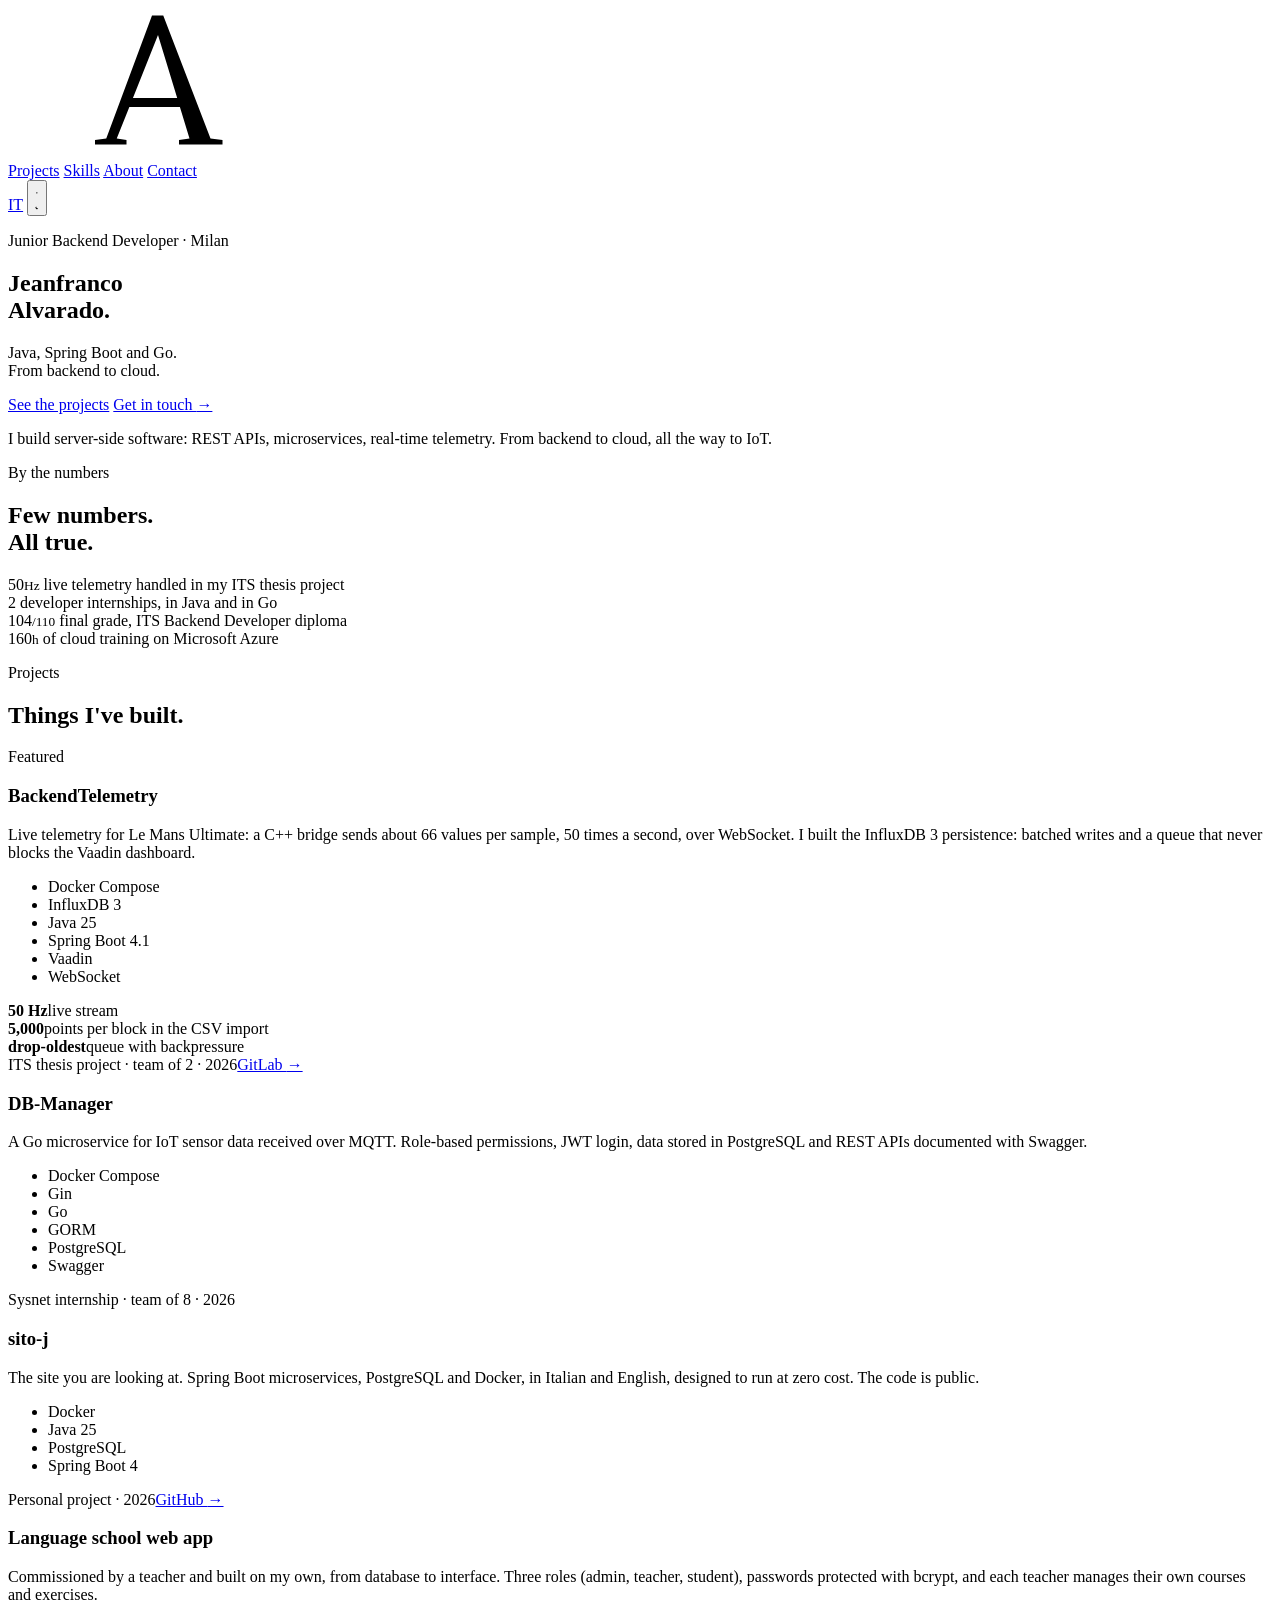
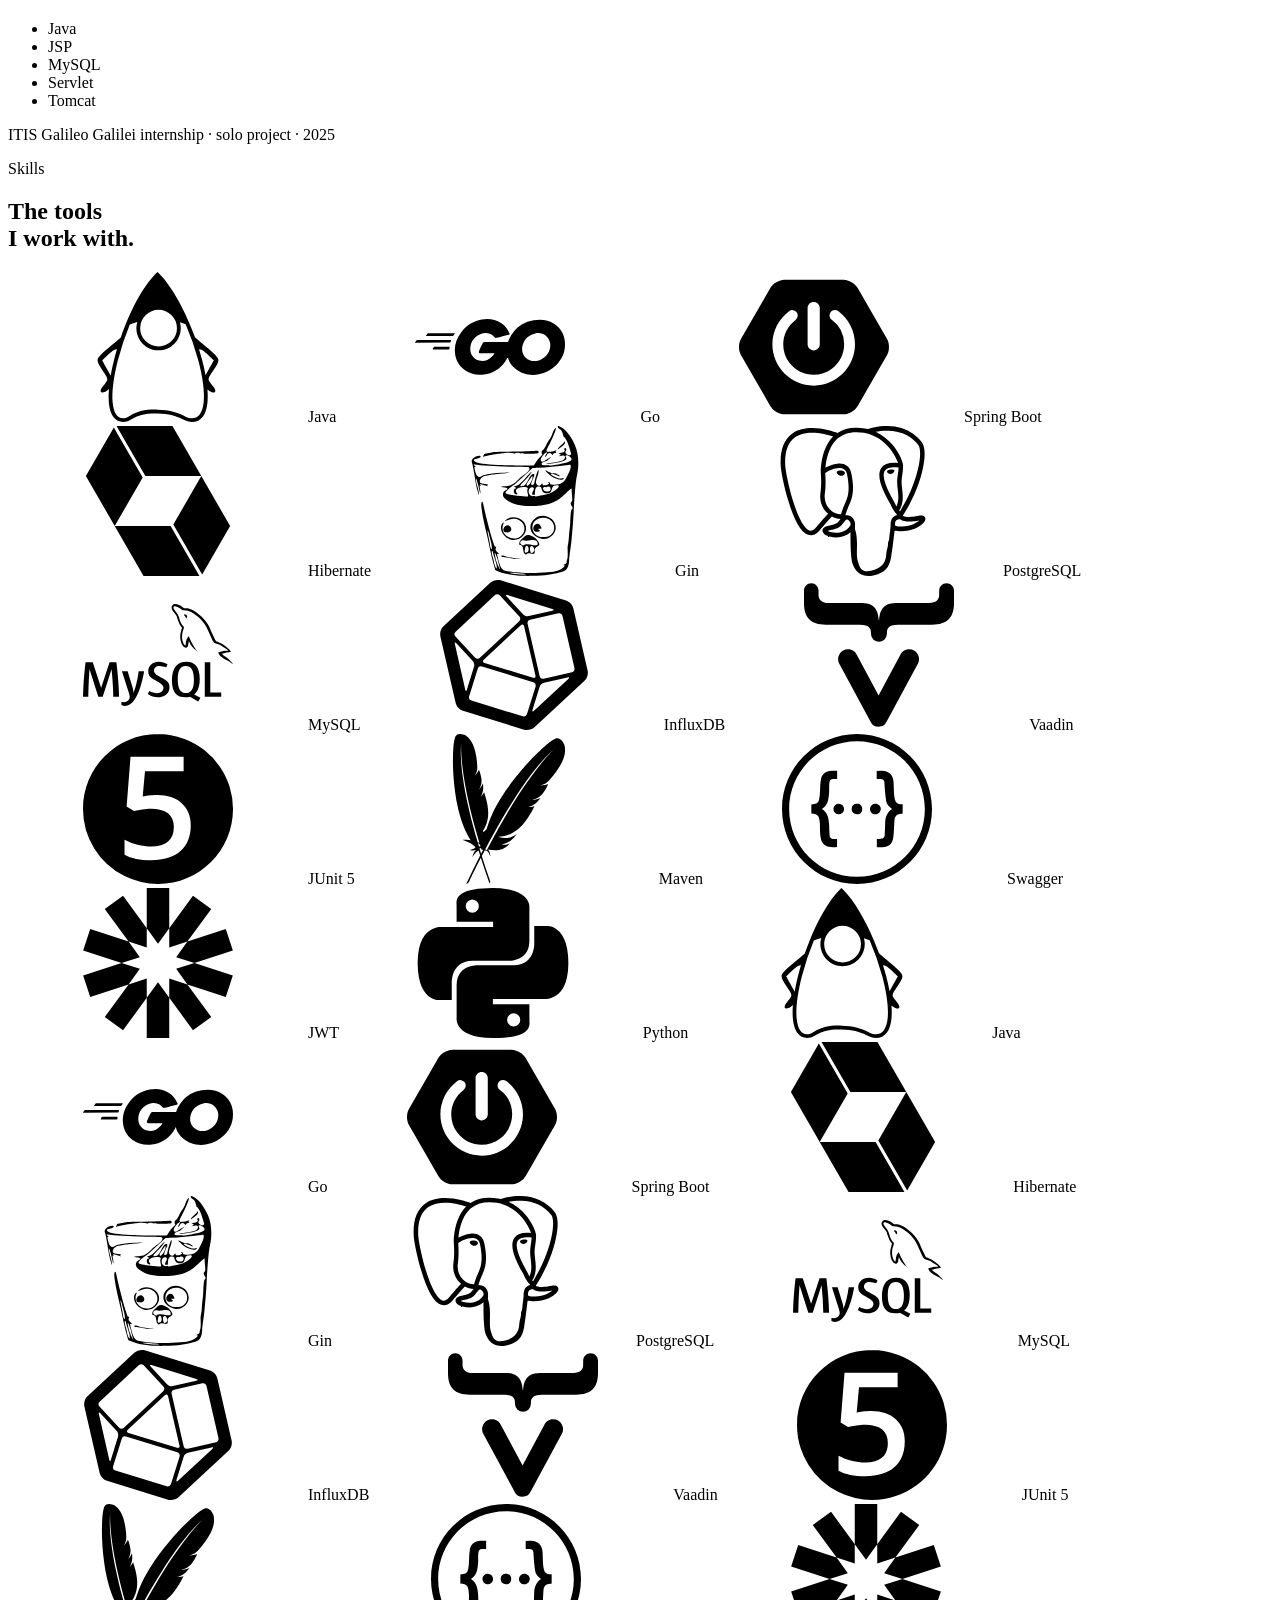
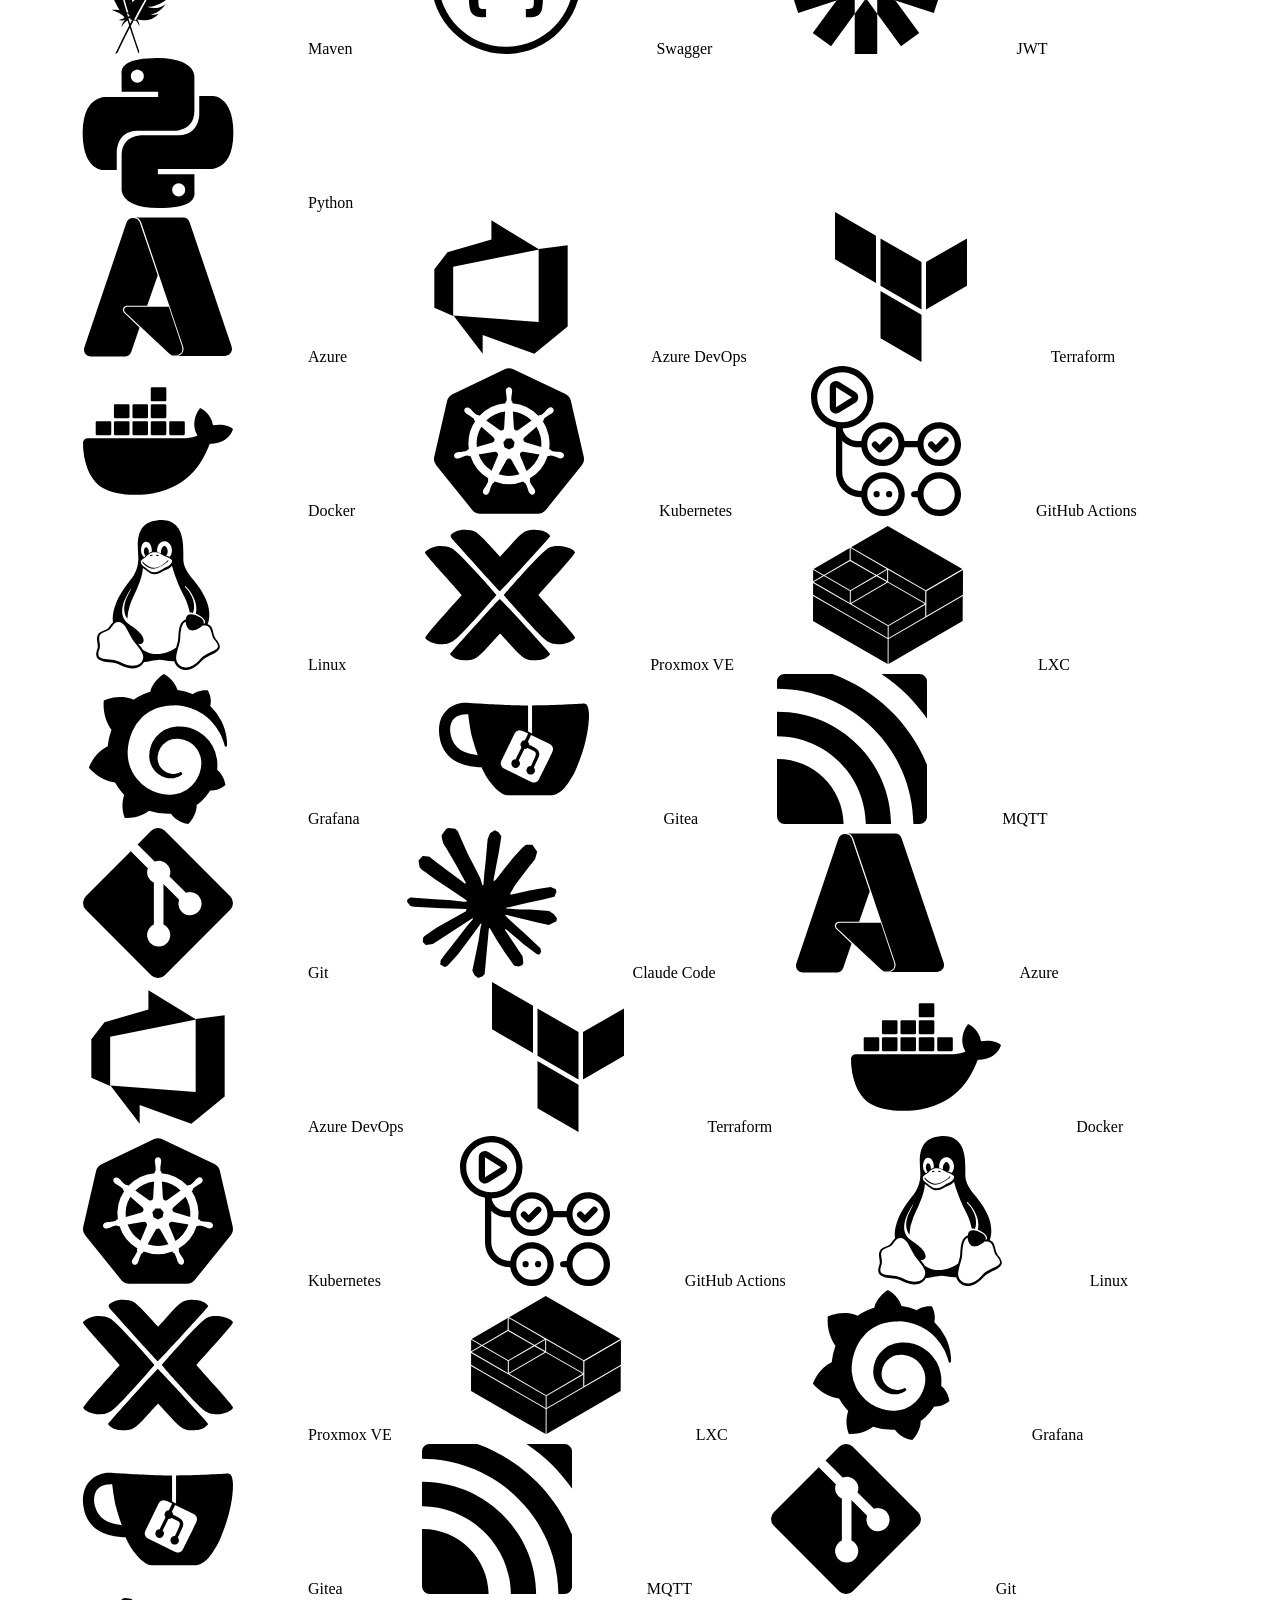
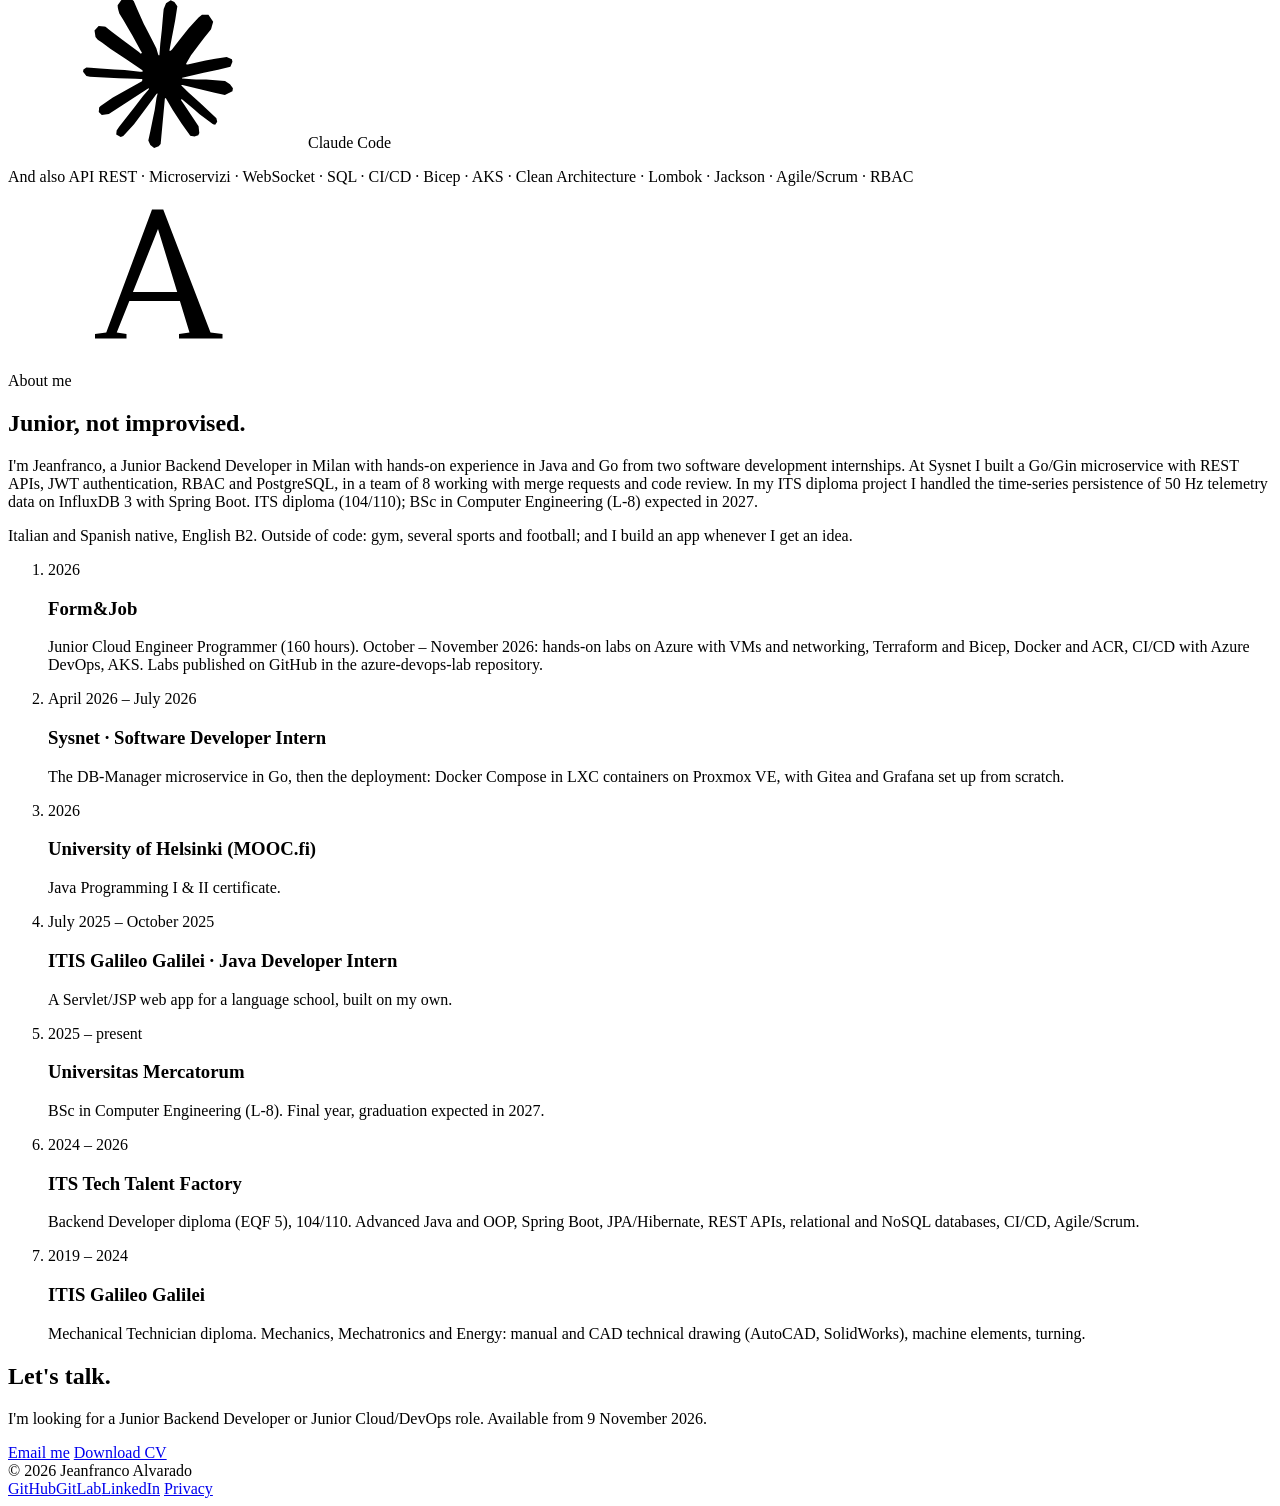
==== commit faea03e2: "Pubblica la copia statica del sito (29dcafd)" ====
--- a/en/index.html
+++ b/en/index.html
@@ -173,7 +173,7 @@
                     <div class="card-glow" aria-hidden="true"></div>
                     <div class="card-body">
                         <h3>DB-Manager</h3>
-                        <p>A Go microservice to manage railway poles, 40 in the Milan area alone. Role-based permissions, JWT login, sensor data stored in PostgreSQL and APIs documented with Swagger.</p>
+                        <p>A Go microservice for IoT sensor data received over MQTT. Role-based permissions, JWT login, data stored in PostgreSQL and REST APIs documented with Swagger.</p>
                         <ul class="tags"><li>Docker Compose</li><li>Gin</li><li>Go</li><li>GORM</li><li>PostgreSQL</li><li>Swagger</li></ul>
                     </div>
                     <div class="meta-row"><span>Sysnet internship · team of 8 · 2026</span></div>
@@ -196,7 +196,7 @@
                         <p>Commissioned by a teacher and built on my own, from database to interface. Three roles (admin, teacher, student), passwords protected with bcrypt, and each teacher manages their own courses and exercises.</p>
                         <ul class="tags"><li>Java</li><li>JSP</li><li>MySQL</li><li>Servlet</li><li>Tomcat</li></ul>
                     </div>
-                    <div class="meta-row"><span>Galilux internship · solo project · 2025</span></div>
+                    <div class="meta-row"><span>ITIS Galileo Galilei internship · solo project · 2025</span></div>
                 </article>
             </div>
         </div>
@@ -364,7 +364,7 @@
                     <li data-reveal><span class="tl-date">2026</span><h3>Form&amp;Job</h3><p>Junior Cloud Engineer Programmer (160 hours). October – November 2026: hands-on labs on Azure with VMs and networking, Terraform and Bicep, Docker and ACR, CI/CD with Azure DevOps, AKS. Labs published on GitHub in the azure-devops-lab repository.</p></li>
                     <li data-reveal><span class="tl-date">April 2026 – July 2026</span><h3>Sysnet · Software Developer Intern</h3><p>The DB-Manager microservice in Go, then the deployment: Docker Compose in LXC containers on Proxmox VE, with Gitea and Grafana set up from scratch.</p></li>
                     <li data-reveal><span class="tl-date">2026</span><h3>University of Helsinki (MOOC.fi)</h3><p>Java Programming I &amp; II certificate.</p></li>
-                    <li data-reveal><span class="tl-date">July 2025 – October 2025</span><h3>Galilux · Java Developer Intern</h3><p>A Servlet/JSP web app for a language school, built on my own.</p></li>
+                    <li data-reveal><span class="tl-date">July 2025 – October 2025</span><h3>ITIS Galileo Galilei · Java Developer Intern</h3><p>A Servlet/JSP web app for a language school, built on my own.</p></li>
                     <li data-reveal><span class="tl-date">2025 – present</span><h3>Universitas Mercatorum</h3><p>BSc in Computer Engineering (L-8). Final year, graduation expected in 2027.</p></li>
                     <li data-reveal><span class="tl-date">2024 – 2026</span><h3>ITS Tech Talent Factory</h3><p>Backend Developer diploma (EQF 5), 104/110. Advanced Java and OOP, Spring Boot, JPA/Hibernate, REST APIs, relational and NoSQL databases, CI/CD, Agile/Scrum.</p></li>
                     <li data-reveal><span class="tl-date">2019 – 2024</span><h3>ITIS Galileo Galilei</h3><p>Mechanical Technician diploma. Mechanics, Mechatronics and Energy: manual and CAD technical drawing (AutoCAD, SolidWorks), machine elements, turning.</p></li>
